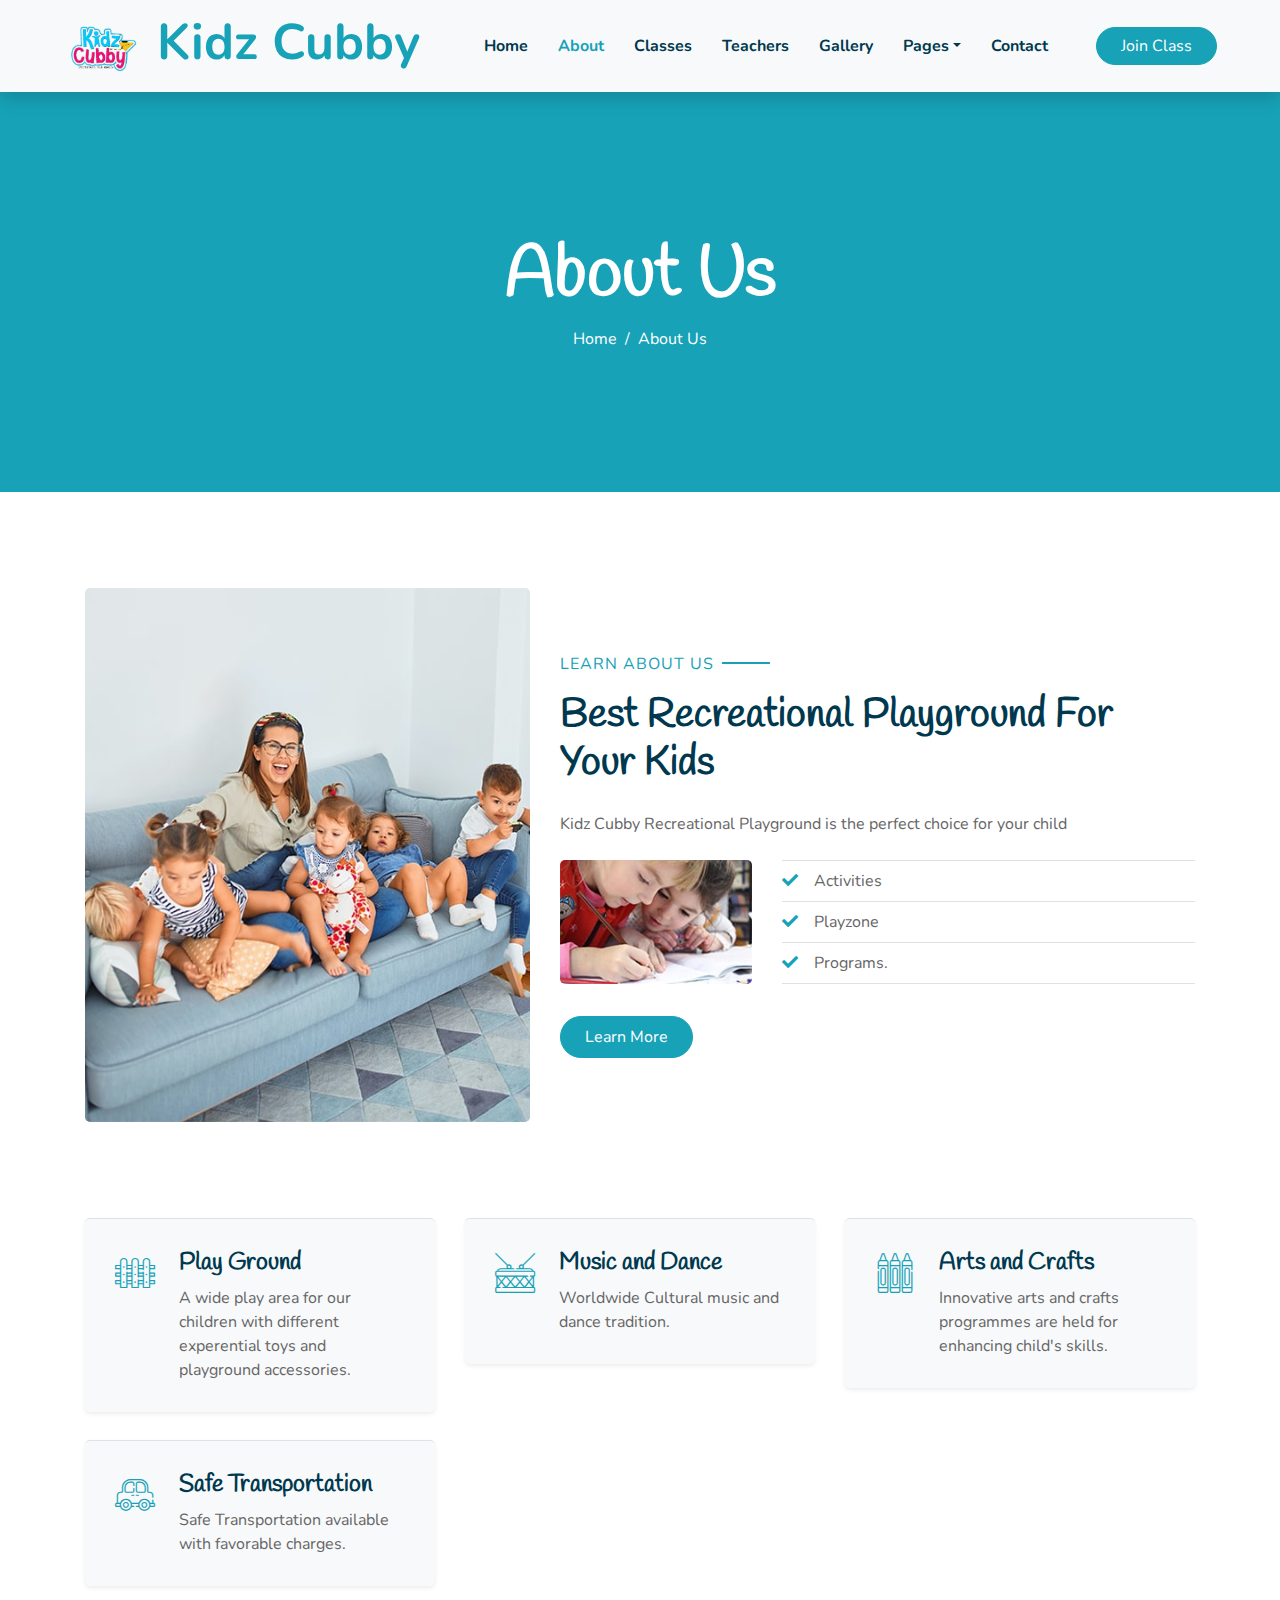
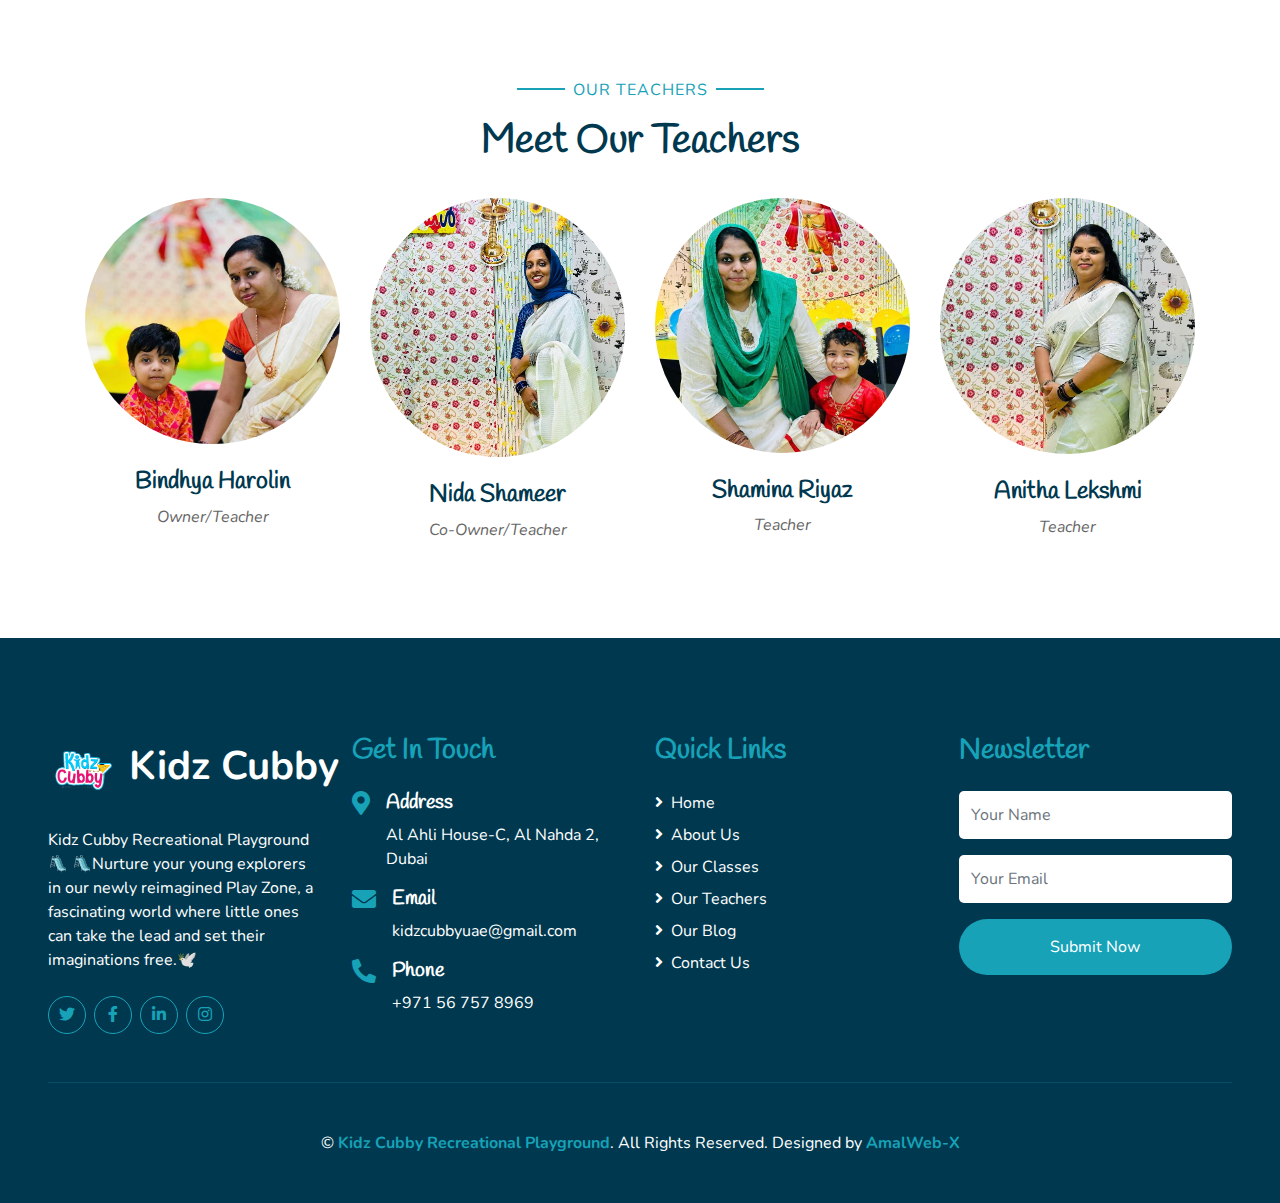
==== about.html @ 5361f39f "final file" ====
<!DOCTYPE html>
<html lang="en">

<head>
    <meta charset="utf-8">
    <title>Kidz Cubby Recreational Playground</title>
    <meta content="width=device-width, initial-scale=1.0" name="viewport">
    <meta content="Free HTML Templates" name="keywords">
    <meta content="Free HTML Templates" name="description">

    <!-- Favicon -->
    <link href="img/favicon.ico" rel="icon">

    <!-- Google Web Fonts -->
    <link rel="preconnect" href="https://fonts.gstatic.com">
    <link href="https://fonts.googleapis.com/css2?family=Handlee&family=Nunito&display=swap" rel="stylesheet">

    <!-- Font Awesome -->
    <link href="https://cdnjs.cloudflare.com/ajax/libs/font-awesome/5.10.0/css/all.min.css" rel="stylesheet">

    <!-- Flaticon Font -->
    <link href="lib/flaticon/font/flaticon.css" rel="stylesheet">

    <!-- Libraries Stylesheet -->
    <link href="lib/owlcarousel/assets/owl.carousel.min.css" rel="stylesheet">
    <link href="lib/lightbox/css/lightbox.min.css" rel="stylesheet">

    <!-- Customized Bootstrap Stylesheet -->
    <link href="css/style.css" rel="stylesheet">
</head>

<body>
    <!-- Navbar Start -->
    <div class="container-fluid bg-light position-relative shadow">
        <nav class="navbar navbar-expand-lg bg-light navbar-light py-3 py-lg-0 px-0 px-lg-5">
            <a href="" class="navbar-brand font-weight-bold text-secondary" style="font-size: 50px;">
                <img src="img/kidz cubby main logo.jpg" height="80px" width="80px" alt="">
                <span class="text-primary">Kidz Cubby</span>
            </a>
            <button type="button" class="navbar-toggler" data-toggle="collapse" data-target="#navbarCollapse">
                <span class="navbar-toggler-icon"></span>
            </button>
            <div class="collapse navbar-collapse justify-content-between" id="navbarCollapse">
                <div class="navbar-nav font-weight-bold mx-auto py-0">
                    <a href="index.html" class="nav-item nav-link">Home</a>
                    <a href="about.html" class="nav-item nav-link active">About</a>
                    <a href="class.html" class="nav-item nav-link">Classes</a>
                    <a href="team.html" class="nav-item nav-link">Teachers</a>
                    <a href="gallery.html" class="nav-item nav-link">Gallery</a>
                    <div class="nav-item dropdown">
                        <a href="#" class="nav-link dropdown-toggle" data-toggle="dropdown">Pages</a>
                        <div class="dropdown-menu rounded-0 m-0">
                            <a href="blog.html" class="dropdown-item">Blog Grid</a>
                            <a href="single.html" class="dropdown-item">Blog Detail</a>
                        </div>
                    </div>
                    <a href="contact.html" class="nav-item nav-link">Contact</a>
                </div>
                <a href="" class="btn btn-primary px-4">Join Class</a>
            </div>
        </nav>
    </div>
    <!-- Navbar End -->


    <!-- Header Start -->
    <div class="container-fluid bg-primary mb-5">
        <div class="d-flex flex-column align-items-center justify-content-center" style="min-height: 400px">
            <h3 class="display-3 font-weight-bold text-white">About Us</h3>
            <div class="d-inline-flex text-white">
                <p class="m-0"><a class="text-white" href="">Home</a></p>
                <p class="m-0 px-2">/</p>
                <p class="m-0">About Us</p>
            </div>
        </div>
    </div>
    <!-- Header End -->


    <!-- About Start -->
    <div class="container-fluid py-5">
        <div class="container">
            <div class="row align-items-center">
                <div class="col-lg-5">
                    <img class="img-fluid rounded mb-5 mb-lg-0" src="img/about-1.jpg" alt="">
                </div>
                <div class="col-lg-7">
                    <p class="section-title pr-5"><span class="pr-2">Learn About Us</span></p>
                    <h1 class="mb-4">Best Recreational Playground For Your Kids</h1>
                    <p>Kidz Cubby Recreational Playground is the perfect choice for your child </p>
                    <div class="row pt-2 pb-4">
                        <div class="col-6 col-md-4">
                            <img class="img-fluid rounded" src="img/about-2.jpg" alt="">
                        </div>
                        <div class="col-6 col-md-8">
                            <ul class="list-inline m-0">
                                <li class="py-2 border-top border-bottom"><i class="fa fa-check text-primary mr-3"></i>Activities</li>
                                <li class="py-2 border-bottom"><i class="fa fa-check text-primary mr-3"></i>Playzone</li>
                                <li class="py-2 border-bottom"><i class="fa fa-check text-primary mr-3"></i>Programs.</li>
                            </ul>
                        </div>
                    </div>
                    <a href="" class="btn btn-primary mt-2 py-2 px-4">Learn More</a>
                </div>
            </div>
        </div>
    </div>
    <!-- About End -->


    <!-- Facilities Start -->
    <div class="container-fluid pt-5">
        <div class="container pb-3">
            <div class="row">
                <div class="col-lg-4 col-md-6 pb-1">
                    <div class="d-flex bg-light shadow-sm border-top rounded mb-4" style="padding: 30px;">
                        <i class="flaticon-050-fence h1 font-weight-normal text-primary mb-3"></i>
                        <div class="pl-4">
                            <h4>Play Ground</h4>
                            <p class="m-0">A wide play area for our children with different experential toys and playground accessories.</p>
                        </div>
                    </div>
                </div>
                <div class="col-lg-4 col-md-6 pb-1">
                    <div class="d-flex bg-light shadow-sm border-top rounded mb-4" style="padding: 30px;">
                        <i class="flaticon-022-drum h1 font-weight-normal text-primary mb-3"></i>
                        <div class="pl-4">
                            <h4>Music and Dance</h4>
                            <p class="m-0">Worldwide Cultural music and dance tradition.</p>
                        </div>
                    </div>
                </div>
                <div class="col-lg-4 col-md-6 pb-1">
                    <div class="d-flex bg-light shadow-sm border-top rounded mb-4" style="padding: 30px;">
                        <i class="flaticon-030-crayons h1 font-weight-normal text-primary mb-3"></i>
                        <div class="pl-4">
                            <h4>Arts and Crafts</h4>
                            <p class="m-0">Innovative arts and crafts programmes are held for enhancing child's skills.</p>
                        </div>
                    </div>
                </div>
                <div class="col-lg-4 col-md-6 pb-1">
                    <div class="d-flex bg-light shadow-sm border-top rounded mb-4" style="padding: 30px;">
                        <i class="flaticon-017-toy-car h1 font-weight-normal text-primary mb-3"></i>
                        <div class="pl-4">
                            <h4>Safe Transportation</h4>
                            <p class="m-0">Safe Transportation available with favorable charges.</p>
                        </div>
                    </div>
                </div>
                    </div>
                </div>
            </div>
        </div>
    </div>
    <!-- Facilities Start -->


    <!-- Team Start -->
    <div class="container-fluid pt-5">
        <div class="container">
            <div class="text-center pb-2">
                <p class="section-title px-5"><span class="px-2">Our Teachers</span></p>
                <h1 class="mb-4">Meet Our Teachers</h1>
            </div>
            <div class="row">
                <div class="col-md-6 col-lg-3 text-center team mb-5">
                    <div class="position-relative overflow-hidden mb-4" style="border-radius: 100%;">
                        <img class="img-fluid w-100" src="img/team-1.jpg" alt="" >
                        <div
                            class="team-social d-flex align-items-center justify-content-center w-100 h-100 position-absolute">
                            <a class="btn btn-outline-light text-center mr-2 px-0" style="width: 38px; height: 38px;"
                                href="https://www.instagram.com/bindhyaharolin/?utm_source=ig_web_button_share_sheet"><i class="fab fa-instagram"></i></a>
                            <a class="btn btn-outline-light text-center mr-2 px-0" style="width: 38px; height: 38px;"
                                href="#"><i class="fab fa-facebook-f"></i></a>
                            <a class="btn btn-outline-light text-center px-0" style="width: 38px; height: 38px;"
                                href="#"><i class="fab fa-linkedin-in"></i></a>
                        </div>
                    </div>
                    <h4>Bindhya Harolin</h4>
                    <i>Owner/Teacher</i>
                </div>
                <div class="col-md-6 col-lg-3 text-center team mb-5">
                    <div class="position-relative overflow-hidden mb-4" style="border-radius: 100%;">
                        <img class="img-fluid w-100" src="img/team-2.jpg" alt="" >
                        <div
                            class="team-social d-flex align-items-center justify-content-center w-100 h-100 position-absolute">
                            <a class="btn btn-outline-light text-center mr-2 px-0" style="width: 38px; height: 38px;"
                                href="https://www.instagram.com/nidashameer?utm_source=ig_web_button_share_sheet&igsh=ZDNlZDc0MzIxNw=="><i class="fab fa-instagram"></i></a>
                            <a class="btn btn-outline-light text-center mr-2 px-0" style="width: 38px; height: 38px;"
                                href="#"><i class="fab fa-facebook-f"></i></a>
                            <a class="btn btn-outline-light text-center px-0" style="width: 38px; height: 38px;"
                                href="#"><i class="fab fa-linkedin-in"></i></a>
                        </div>
                    </div>
                    <h4>Nida Shameer</h4>
                    <i>Co-Owner/Teacher</i>
                </div>
                <div class="col-md-6 col-lg-3 text-center team mb-5">
                    <div class="position-relative overflow-hidden mb-4" style="border-radius: 100%;">
                        <img class="img-fluid w-100" src="img/team-3.jpg" alt="" >
                        <div
                            class="team-social d-flex align-items-center justify-content-center w-100 h-100 position-absolute">
                            <a class="btn btn-outline-light text-center mr-2 px-0" style="width: 38px; height: 38px;"
                                href="https://www.instagram.com/sh_m_na.__aj?utm_source=ig_web_button_share_sheet&igsh=ZDNlZDc0MzIxNw=="><i class="fab fa-instagram"></i></a>
                            <a class="btn btn-outline-light text-center mr-2 px-0" style="width: 38px; height: 38px;"
                                href="#"><i class="fab fa-facebook-f"></i></a>
                            <a class="btn btn-outline-light text-center px-0" style="width: 38px; height: 38px;"
                                href="#"><i class="fab fa-linkedin-in"></i></a>
                        </div>
                    </div>
                    <h4>Shamina Riyaz</h4>
                    <i>Teacher</i>
                </div>
                <div class="col-md-6 col-lg-3 text-center team mb-5">
                    <div class="position-relative overflow-hidden mb-4" style="border-radius: 100%;">
                        <img class="img-fluid w-100" src="img/team-4.jpg" alt="" >
                        <div
                            class="team-social d-flex align-items-center justify-content-center w-100 h-100 position-absolute">
                            <a class="btn btn-outline-light text-center mr-2 px-0" style="width: 38px; height: 38px;"
                                href="#"><i class="fab fa-twitter"></i></a>
                            <a class="btn btn-outline-light text-center mr-2 px-0" style="width: 38px; height: 38px;"
                                href="#"><i class="fab fa-facebook-f"></i></a>
                            <a class="btn btn-outline-light text-center px-0" style="width: 38px; height: 38px;"
                                href="#"><i class="fab fa-linkedin-in"></i></a>
                        </div>
                    </div>
                    <h4>Anitha Lekshmi</h4>
                    <i>Teacher</i>
                </div>
            </div>
        </div>
    </div>
    <!-- Team End -->


  <!-- Footer Start -->
  <div class="container-fluid bg-secondary text-white mt-5 py-5 px-sm-3 px-md-5">
    <div class="row pt-5">
        <div class="col-lg-3 col-md-6 mb-5">
            <a href="" class="navbar-brand font-weight-bold text-primary m-0 mb-4 p-0" style="font-size: 40px; line-height: 40px;">
                <img src="img/kidz cubby logo.jpg" height="70px" width="70px" alt="">
                <span class="text-white">Kidz Cubby</span>
            </a>
            <p>Kidz Cubby Recreational Playground 🛝

                🛝Nurture your young explorers in our newly reimagined Play Zone, a fascinating world where little ones can take the lead and set their imaginations free.🕊️</p>
            <div class="d-flex justify-content-start mt-4">
                <a class="btn btn-outline-primary rounded-circle text-center mr-2 px-0"
                    style="width: 38px; height: 38px;" href="https://x.com/kidzcubbyuae"><i class="fab fa-twitter"></i></a>
                <a class="btn btn-outline-primary rounded-circle text-center mr-2 px-0"
                    style="width: 38px; height: 38px;" href="https://www.facebook.com/profile.php?id=61560079342679"><i class="fab fa-facebook-f"></i></a>
                <a class="btn btn-outline-primary rounded-circle text-center mr-2 px-0"
                    style="width: 38px; height: 38px;" href="www.linkedin.com/in/kidz-cubby-28820a32b"><i class="fab fa-linkedin-in"></i></a>
                <a class="btn btn-outline-primary rounded-circle text-center mr-2 px-0"
                    style="width: 38px; height: 38px;" href="https://www.instagram.com/kidzcubby.uae?igsh=MnltNDVzdDNqc2Y5"><i class="fab fa-instagram"></i></a>
            </div>
        </div>
        <div class="col-lg-3 col-md-6 mb-5">
            <h3 class="text-primary mb-4">Get In Touch</h3>
            <div class="d-flex">
                <h4 class="fa fa-map-marker-alt text-primary"></h4>
                <div class="pl-3">
                    <h5 class="text-white">Address</h5>
                    <p>Al Ahli House-C, Al Nahda 2, Dubai</p>
                </div>
            </div>
            <div class="d-flex">
                <h4 class="fa fa-envelope text-primary"></h4>
                <div class="pl-3">
                    <h5 class="text-white">Email</h5>
                    <p>kidzcubbyuae@gmail.com</p>
                </div>
            </div>
            <div class="d-flex">
                <h4 class="fa fa-phone-alt text-primary"></h4>
                <div class="pl-3">
                    <h5 class="text-white">Phone</h5>
                    <p>+971 56 757 8969</p>
                </div>
            </div>
        </div>
        <div class="col-lg-3 col-md-6 mb-5">
            <h3 class="text-primary mb-4">Quick Links</h3>
            <div class="d-flex flex-column justify-content-start">
                <a class="text-white mb-2" href="#"><i class="fa fa-angle-right mr-2"></i>Home</a>
                <a class="text-white mb-2" href="#"><i class="fa fa-angle-right mr-2"></i>About Us</a>
                <a class="text-white mb-2" href="#"><i class="fa fa-angle-right mr-2"></i>Our Classes</a>
                <a class="text-white mb-2" href="#"><i class="fa fa-angle-right mr-2"></i>Our Teachers</a>
                <a class="text-white mb-2" href="#"><i class="fa fa-angle-right mr-2"></i>Our Blog</a>
                <a class="text-white" href="#"><i class="fa fa-angle-right mr-2"></i>Contact Us</a>
            </div>
        </div>
        <div class="col-lg-3 col-md-6 mb-5">
            <h3 class="text-primary mb-4">Newsletter</h3>
            <form action="https://www.instagram.com/kidzcubby.uae?igsh=MnltNDVzdDNqc2Y5">
                <div class="form-group">
                    <input type="text" class="form-control border-0 py-4" placeholder="Your Name" required="required" />
                </div>
                <div class="form-group">
                    <input type="email" class="form-control border-0 py-4" placeholder="Your Email"
                        required="required" />
                </div>
                <div>
                    <button class="btn btn-primary btn-block border-0 py-3" type="submit">Submit Now</button>
                </div>
            </form>
        </div>
    </div>
    <div class="container-fluid pt-5" style="border-top: 1px solid rgba(23, 162, 184, .2);;">
        <p class="m-0 text-center text-white">
            &copy; <a class="text-primary font-weight-bold" href="#">Kidz Cubby Recreational Playground</a>. All Rights Reserved. 
            
            <!--/*** This template is free as long as you keep the footer author’s credit link/attribution link/backlink. If you'd like to use the template without the footer author’s credit link/attribution link/backlink, you can purchase the Credit Removal License from "https://htmlcodex.com/credit-removal". Thank you for your support. ***/-->
            Designed by <a class="text-primary font-weight-bold" href="https://www.instagram.com/_.artistx_amal._?utm_source=ig_web_button_share_sheet&igsh=ZDNlZDc0MzIxNw==">AmalWeb-X</a>
        </p>
    </div>
</div>
<!-- Footer End -->



    <!-- Back to Top -->
    <a href="#" class="btn btn-primary p-3 back-to-top"><i class="fa fa-angle-double-up"></i></a>


    <!-- JavaScript Libraries -->
    <script src="https://code.jquery.com/jquery-3.4.1.min.js"></script>
    <script src="https://stackpath.bootstrapcdn.com/bootstrap/4.4.1/js/bootstrap.bundle.min.js"></script>
    <script src="lib/easing/easing.min.js"></script>
    <script src="lib/owlcarousel/owl.carousel.min.js"></script>
    <script src="lib/isotope/isotope.pkgd.min.js"></script>
    <script src="lib/lightbox/js/lightbox.min.js"></script>

    <!-- Contact Javascript File -->
    <script src="mail/jqBootstrapValidation.min.js"></script>
    <script src="mail/contact.js"></script>

    <!-- Template Javascript -->
    <script src="js/main.js"></script>
</body>

</html>
---- lib/flaticon/font/flaticon.css ----
@font-face {
  font-family: "Flaticon";
  src: url("./Flaticon.eot");
  src: url("./Flaticon.eot?#iefix") format("embedded-opentype"),
       url("./Flaticon.woff2") format("woff2"),
       url("./Flaticon.woff") format("woff"),
       url("./Flaticon.ttf") format("truetype"),
       url("./Flaticon.svg#Flaticon") format("svg");
  font-weight: normal;
  font-style: normal;
}

@media screen and (-webkit-min-device-pixel-ratio:0) {
  @font-face {
    font-family: "Flaticon";
    src: url("./Flaticon.svg#Flaticon") format("svg");
  }
}

[class^="flaticon-"]:before, [class*=" flaticon-"]:before,
[class^="flaticon-"]:after, [class*=" flaticon-"]:after {   
  font-family: Flaticon;
        font-size: 20px;
font-style: normal;
margin-left: 20px;
}

.flaticon-001-swing:before { content: "\f100"; }
.flaticon-002-bricks:before { content: "\f101"; }
.flaticon-003-feeding-bottle:before { content: "\f102"; }
.flaticon-004-balloons:before { content: "\f103"; }
.flaticon-005-marker:before { content: "\f104"; }
.flaticon-006-spinning-top:before { content: "\f105"; }
.flaticon-007-sandbox:before { content: "\f106"; }
.flaticon-008-tambourine:before { content: "\f107"; }
.flaticon-009-bib:before { content: "\f108"; }
.flaticon-010-slide:before { content: "\f109"; }
.flaticon-011-mat:before { content: "\f10a"; }
.flaticon-012-kite:before { content: "\f10b"; }
.flaticon-013-brush:before { content: "\f10c"; }
.flaticon-014-blackboard:before { content: "\f10d"; }
.flaticon-015-potty:before { content: "\f10e"; }
.flaticon-016-apple:before { content: "\f10f"; }
.flaticon-017-toy-car:before { content: "\f110"; }
.flaticon-018-ball:before { content: "\f111"; }
.flaticon-019-pencil:before { content: "\f112"; }
.flaticon-020-rattle:before { content: "\f113"; }
.flaticon-021-juice-box:before { content: "\f114"; }
.flaticon-022-drum:before { content: "\f115"; }
.flaticon-023-girl:before { content: "\f116"; }
.flaticon-024-shape-toy:before { content: "\f117"; }
.flaticon-025-sandwich:before { content: "\f118"; }
.flaticon-026-paper-boat:before { content: "\f119"; }
.flaticon-027-xylophone:before { content: "\f11a"; }
.flaticon-028-kindergarten:before { content: "\f11b"; }
.flaticon-029-clock:before { content: "\f11c"; }
.flaticon-030-crayons:before { content: "\f11d"; }
.flaticon-031-bell:before { content: "\f11e"; }
.flaticon-032-book:before { content: "\f11f"; }
.flaticon-033-blocks:before { content: "\f120"; }
.flaticon-034-popsicle:before { content: "\f121"; }
.flaticon-035-table:before { content: "\f122"; }
.flaticon-036-boy:before { content: "\f123"; }
.flaticon-037-toys:before { content: "\f124"; }
.flaticon-038-locker:before { content: "\f125"; }
.flaticon-039-seesaw:before { content: "\f126"; }
.flaticon-040-puzzle:before { content: "\f127"; }
.flaticon-041-abacus:before { content: "\f128"; }
.flaticon-042-synthesizer:before { content: "\f129"; }
.flaticon-043-teddy-bear:before { content: "\f12a"; }
.flaticon-044-scissors:before { content: "\f12b"; }
.flaticon-045-cookies:before { content: "\f12c"; }
.flaticon-046-bucket:before { content: "\f12d"; }
.flaticon-047-backpack:before { content: "\f12e"; }
.flaticon-048-paper-plane:before { content: "\f12f"; }
.flaticon-049-cutlery:before { content: "\f130"; }
.flaticon-050-fence:before { content: "\f131"; }
---- css/style.css ----
/******* Bootstrap Theming ********/
/*!
 * Bootstrap v4.5.3 (https://getbootstrap.com/)
 * Copyright 2011-2020 The Bootstrap Authors
 * Copyright 2011-2020 Twitter, Inc.
 * Licensed under MIT (https://github.com/twbs/bootstrap/blob/main/LICENSE)
 */
:root {
  --blue: #007bff;
  --indigo: #6610f2;
  --purple: #6f42c1;
  --pink: #e83e8c;
  --red: #dc3545;
  --orange: #fd7e14;
  --yellow: #ffc107;
  --green: #28a745;
  --teal: #20c997;
  --cyan: #17a2b8;
  --white: #fff;
  --gray: #6c757d;
  --gray-dark: #343a40;
  --primary: #17a2b8;
  --secondary: #00394f;
  --success: #28a745;
  --info: #17a2b8;
  --warning: #ffc107;
  --danger: #dc3545;
  --light: #f8f9fa;
  --dark: #343a40;
  --breakpoint-xs: 0;
  --breakpoint-sm: 576px;
  --breakpoint-md: 768px;
  --breakpoint-lg: 992px;
  --breakpoint-xl: 1200px;
  --font-family-sans-serif: "Nunito", sans-serif;
  --font-family-monospace: SFMono-Regular, Menlo, Monaco, Consolas, "Liberation Mono", "Courier New", monospace;
}

*,
*::before,
*::after {
  box-sizing: border-box;
}

html {
  font-family: sans-serif;
  line-height: 1.15;
  -webkit-text-size-adjust: 100%;
  -webkit-tap-highlight-color: rgba(0, 0, 0, 0);
}

article, aside, figcaption, figure, footer, header, hgroup, main, nav, section {
  display: block;
}

body {
  margin: 0;
  font-family: "Nunito", sans-serif;
  font-size: 1rem;
  font-weight: 400;
  line-height: 1.5;
  color: #666666;
  text-align: left;
  background-color: #fff;
}

[tabindex="-1"]:focus:not(:focus-visible) {
  outline: 0 !important;
}

hr {
  box-sizing: content-box;
  height: 0;
  overflow: visible;
}

h1, h2, h3, h4, h5, h6 {
  margin-top: 0;
  margin-bottom: 0.5rem;
}

p {
  margin-top: 0;
  margin-bottom: 1rem;
}

abbr[title],
abbr[data-original-title] {
  text-decoration: underline;
  text-decoration: underline dotted;
  cursor: help;
  border-bottom: 0;
  text-decoration-skip-ink: none;
}

address {
  margin-bottom: 1rem;
  font-style: normal;
  line-height: inherit;
}

ol,
ul,
dl {
  margin-top: 0;
  margin-bottom: 1rem;
}

ol ol,
ul ul,
ol ul,
ul ol {
  margin-bottom: 0;
}

dt {
  font-weight: 700;
}

dd {
  margin-bottom: .5rem;
  margin-left: 0;
}

blockquote {
  margin: 0 0 1rem;
}

b,
strong {
  font-weight: bolder;
}

small {
  font-size: 80%;
}

sub,
sup {
  position: relative;
  font-size: 75%;
  line-height: 0;
  vertical-align: baseline;
}

sub {
  bottom: -.25em;
}

sup {
  top: -.5em;
}

a {
  color: #17a2b8;
  text-decoration: none;
  background-color: transparent;
}

a:hover {
  color: #0f6674;
  text-decoration: underline;
}

a:not([href]):not([class]) {
  color: inherit;
  text-decoration: none;
}

a:not([href]):not([class]):hover {
  color: inherit;
  text-decoration: none;
}

pre,
code,
kbd,
samp {
  font-family: SFMono-Regular, Menlo, Monaco, Consolas, "Liberation Mono", "Courier New", monospace;
  font-size: 1em;
}

pre {
  margin-top: 0;
  margin-bottom: 1rem;
  overflow: auto;
  -ms-overflow-style: scrollbar;
}

figure {
  margin: 0 0 1rem;
}

img {
  vertical-align: middle;
  border-style: none;
}

svg {
  overflow: hidden;
  vertical-align: middle;
}

table {
  border-collapse: collapse;
}

caption {
  padding-top: 0.75rem;
  padding-bottom: 0.75rem;
  color: #6c757d;
  text-align: left;
  caption-side: bottom;
}

th {
  text-align: inherit;
  text-align: -webkit-match-parent;
}

label {
  display: inline-block;
  margin-bottom: 0.5rem;
}

button {
  border-radius: 0;
}

button:focus {
  outline: 1px dotted;
  outline: 5px auto -webkit-focus-ring-color;
}

input,
button,
select,
optgroup,
textarea {
  margin: 0;
  font-family: inherit;
  font-size: inherit;
  line-height: inherit;
}

button,
input {
  overflow: visible;
}

button,
select {
  text-transform: none;
}

[role="button"] {
  cursor: pointer;
}

select {
  word-wrap: normal;
}

button,
[type="button"],
[type="reset"],
[type="submit"] {
  -webkit-appearance: button;
}

button:not(:disabled),
[type="button"]:not(:disabled),
[type="reset"]:not(:disabled),
[type="submit"]:not(:disabled) {
  cursor: pointer;
}

button::-moz-focus-inner,
[type="button"]::-moz-focus-inner,
[type="reset"]::-moz-focus-inner,
[type="submit"]::-moz-focus-inner {
  padding: 0;
  border-style: none;
}

input[type="radio"],
input[type="checkbox"] {
  box-sizing: border-box;
  padding: 0;
}

textarea {
  overflow: auto;
  resize: vertical;
}

fieldset {
  min-width: 0;
  padding: 0;
  margin: 0;
  border: 0;
}

legend {
  display: block;
  width: 100%;
  max-width: 100%;
  padding: 0;
  margin-bottom: .5rem;
  font-size: 1.5rem;
  line-height: inherit;
  color: inherit;
  white-space: normal;
}

@media (max-width: 1200px) {
  legend {
    font-size: calc(1.275rem + 0.3vw) ;
  }
}

progress {
  vertical-align: baseline;
}

[type="number"]::-webkit-inner-spin-button,
[type="number"]::-webkit-outer-spin-button {
  height: auto;
}

[type="search"] {
  outline-offset: -2px;
  -webkit-appearance: none;
}

[type="search"]::-webkit-search-decoration {
  -webkit-appearance: none;
}

::-webkit-file-upload-button {
  font: inherit;
  -webkit-appearance: button;
}

output {
  display: inline-block;
}

summary {
  display: list-item;
  cursor: pointer;
}

template {
  display: none;
}

[hidden] {
  display: none !important;
}

h1, h2, h3, h4, h5, h6,
.h1, .h2, .h3, .h4, .h5, .h6 {
  margin-bottom: 0.5rem;
  font-family: "Handlee", cursive;
  font-weight: bold;
  line-height: 1.2;
  color: #00394f;
}

h1, .h1 {
  font-size: 2.5rem;
}

@media (max-width: 1200px) {
  h1, .h1 {
    font-size: calc(1.375rem + 1.5vw) ;
  }
}

h2, .h2 {
  font-size: 2rem;
}

@media (max-width: 1200px) {
  h2, .h2 {
    font-size: calc(1.325rem + 0.9vw) ;
  }
}

h3, .h3 {
  font-size: 1.75rem;
}

@media (max-width: 1200px) {
  h3, .h3 {
    font-size: calc(1.3rem + 0.6vw) ;
  }
}

h4, .h4 {
  font-size: 1.5rem;
}

@media (max-width: 1200px) {
  h4, .h4 {
    font-size: calc(1.275rem + 0.3vw) ;
  }
}

h5, .h5 {
  font-size: 1.25rem;
}

h6, .h6 {
  font-size: 1rem;
}

.lead {
  font-size: 1.25rem;
  font-weight: 300;
}

.display-1 {
  font-size: 6rem;
  font-weight: 300;
  line-height: 1.2;
}

@media (max-width: 1200px) {
  .display-1 {
    font-size: calc(1.725rem + 5.7vw) ;
  }
}

.display-2 {
  font-size: 5.5rem;
  font-weight: 300;
  line-height: 1.2;
}

@media (max-width: 1200px) {
  .display-2 {
    font-size: calc(1.675rem + 5.1vw) ;
  }
}

.display-3 {
  font-size: 4.5rem;
  font-weight: 300;
  line-height: 1.2;
}

@media (max-width: 1200px) {
  .display-3 {
    font-size: calc(1.575rem + 3.9vw) ;
  }
}

.display-4 {
  font-size: 3.5rem;
  font-weight: 300;
  line-height: 1.2;
}

@media (max-width: 1200px) {
  .display-4 {
    font-size: calc(1.475rem + 2.7vw) ;
  }
}

hr {
  margin-top: 1rem;
  margin-bottom: 1rem;
  border: 0;
  border-top: 1px solid rgba(0, 0, 0, 0.1);
}

small,
.small {
  font-size: 80%;
  font-weight: 400;
}

mark,
.mark {
  padding: 0.2em;
  background-color: #fcf8e3;
}

.list-unstyled {
  padding-left: 0;
  list-style: none;
}

.list-inline {
  padding-left: 0;
  list-style: none;
}

.list-inline-item {
  display: inline-block;
}

.list-inline-item:not(:last-child) {
  margin-right: 0.5rem;
}

.initialism {
  font-size: 90%;
  text-transform: uppercase;
}

.blockquote {
  margin-bottom: 1rem;
  font-size: 1.25rem;
}

.blockquote-footer {
  display: block;
  font-size: 80%;
  color: #6c757d;
}

.blockquote-footer::before {
  content: "\2014\00A0";
}

.img-fluid {
  max-width: 100%;
  height: auto;
}

.img-thumbnail {
  padding: 0.25rem;
  background-color: #fff;
  border: 1px solid #dee2e6;
  border-radius: 5px;
  max-width: 100%;
  height: auto;
}

.figure {
  display: inline-block;
}

.figure-img {
  margin-bottom: 0.5rem;
  line-height: 1;
}

.figure-caption {
  font-size: 90%;
  color: #6c757d;
}

code {
  font-size: 87.5%;
  color: #e83e8c;
  word-wrap: break-word;
}

a > code {
  color: inherit;
}

kbd {
  padding: 0.2rem 0.4rem;
  font-size: 87.5%;
  color: #fff;
  background-color: #212529;
  border-radius: 0.2rem;
}

kbd kbd {
  padding: 0;
  font-size: 100%;
  font-weight: 700;
}

pre {
  display: block;
  font-size: 87.5%;
  color: #212529;
}

pre code {
  font-size: inherit;
  color: inherit;
  word-break: normal;
}

.pre-scrollable {
  max-height: 340px;
  overflow-y: scroll;
}

.container,
.container-fluid,
.container-sm,
.container-md,
.container-lg,
.container-xl {
  width: 100%;
  padding-right: 15px;
  padding-left: 15px;
  margin-right: auto;
  margin-left: auto;
}

@media (min-width: 576px) {
  .container, .container-sm {
    max-width: 540px;
  }
}

@media (min-width: 768px) {
  .container, .container-sm, .container-md {
    max-width: 720px;
  }
}

@media (min-width: 992px) {
  .container, .container-sm, .container-md, .container-lg {
    max-width: 960px;
  }
}

@media (min-width: 1200px) {
  .container, .container-sm, .container-md, .container-lg, .container-xl {
    max-width: 1140px;
  }
}

.row {
  display: flex;
  flex-wrap: wrap;
  margin-right: -15px;
  margin-left: -15px;
}

.no-gutters {
  margin-right: 0;
  margin-left: 0;
}

.no-gutters > .col,
.no-gutters > [class*="col-"] {
  padding-right: 0;
  padding-left: 0;
}

.col-1, .col-2, .col-3, .col-4, .col-5, .col-6, .col-7, .col-8, .col-9, .col-10, .col-11, .col-12, .col,
.col-auto, .col-sm-1, .col-sm-2, .col-sm-3, .col-sm-4, .col-sm-5, .col-sm-6, .col-sm-7, .col-sm-8, .col-sm-9, .col-sm-10, .col-sm-11, .col-sm-12, .col-sm,
.col-sm-auto, .col-md-1, .col-md-2, .col-md-3, .col-md-4, .col-md-5, .col-md-6, .col-md-7, .col-md-8, .col-md-9, .col-md-10, .col-md-11, .col-md-12, .col-md,
.col-md-auto, .col-lg-1, .col-lg-2, .col-lg-3, .col-lg-4, .col-lg-5, .col-lg-6, .col-lg-7, .col-lg-8, .col-lg-9, .col-lg-10, .col-lg-11, .col-lg-12, .col-lg,
.col-lg-auto, .col-xl-1, .col-xl-2, .col-xl-3, .col-xl-4, .col-xl-5, .col-xl-6, .col-xl-7, .col-xl-8, .col-xl-9, .col-xl-10, .col-xl-11, .col-xl-12, .col-xl,
.col-xl-auto {
  position: relative;
  width: 100%;
  padding-right: 15px;
  padding-left: 15px;
}

.col {
  flex-basis: 0;
  flex-grow: 1;
  max-width: 100%;
}

.row-cols-1 > * {
  flex: 0 0 100%;
  max-width: 100%;
}

.row-cols-2 > * {
  flex: 0 0 50%;
  max-width: 50%;
}

.row-cols-3 > * {
  flex: 0 0 33.33333%;
  max-width: 33.33333%;
}

.row-cols-4 > * {
  flex: 0 0 25%;
  max-width: 25%;
}

.row-cols-5 > * {
  flex: 0 0 20%;
  max-width: 20%;
}

.row-cols-6 > * {
  flex: 0 0 16.66667%;
  max-width: 16.66667%;
}

.col-auto {
  flex: 0 0 auto;
  width: auto;
  max-width: 100%;
}

.col-1 {
  flex: 0 0 8.33333%;
  max-width: 8.33333%;
}

.col-2 {
  flex: 0 0 16.66667%;
  max-width: 16.66667%;
}

.col-3 {
  flex: 0 0 25%;
  max-width: 25%;
}

.col-4 {
  flex: 0 0 33.33333%;
  max-width: 33.33333%;
}

.col-5 {
  flex: 0 0 41.66667%;
  max-width: 41.66667%;
}

.col-6 {
  flex: 0 0 50%;
  max-width: 50%;
}

.col-7 {
  flex: 0 0 58.33333%;
  max-width: 58.33333%;
}

.col-8 {
  flex: 0 0 66.66667%;
  max-width: 66.66667%;
}

.col-9 {
  flex: 0 0 75%;
  max-width: 75%;
}

.col-10 {
  flex: 0 0 83.33333%;
  max-width: 83.33333%;
}

.col-11 {
  flex: 0 0 91.66667%;
  max-width: 91.66667%;
}

.col-12 {
  flex: 0 0 100%;
  max-width: 100%;
}

.order-first {
  order: -1;
}

.order-last {
  order: 13;
}

.order-0 {
  order: 0;
}

.order-1 {
  order: 1;
}

.order-2 {
  order: 2;
}

.order-3 {
  order: 3;
}

.order-4 {
  order: 4;
}

.order-5 {
  order: 5;
}

.order-6 {
  order: 6;
}

.order-7 {
  order: 7;
}

.order-8 {
  order: 8;
}

.order-9 {
  order: 9;
}

.order-10 {
  order: 10;
}

.order-11 {
  order: 11;
}

.order-12 {
  order: 12;
}

.offset-1 {
  margin-left: 8.33333%;
}

.offset-2 {
  margin-left: 16.66667%;
}

.offset-3 {
  margin-left: 25%;
}

.offset-4 {
  margin-left: 33.33333%;
}

.offset-5 {
  margin-left: 41.66667%;
}

.offset-6 {
  margin-left: 50%;
}

.offset-7 {
  margin-left: 58.33333%;
}

.offset-8 {
  margin-left: 66.66667%;
}

.offset-9 {
  margin-left: 75%;
}

.offset-10 {
  margin-left: 83.33333%;
}

.offset-11 {
  margin-left: 91.66667%;
}

@media (min-width: 576px) {
  .col-sm {
    flex-basis: 0;
    flex-grow: 1;
    max-width: 100%;
  }
  .row-cols-sm-1 > * {
    flex: 0 0 100%;
    max-width: 100%;
  }
  .row-cols-sm-2 > * {
    flex: 0 0 50%;
    max-width: 50%;
  }
  .row-cols-sm-3 > * {
    flex: 0 0 33.33333%;
    max-width: 33.33333%;
  }
  .row-cols-sm-4 > * {
    flex: 0 0 25%;
    max-width: 25%;
  }
  .row-cols-sm-5 > * {
    flex: 0 0 20%;
    max-width: 20%;
  }
  .row-cols-sm-6 > * {
    flex: 0 0 16.66667%;
    max-width: 16.66667%;
  }
  .col-sm-auto {
    flex: 0 0 auto;
    width: auto;
    max-width: 100%;
  }
  .col-sm-1 {
    flex: 0 0 8.33333%;
    max-width: 8.33333%;
  }
  .col-sm-2 {
    flex: 0 0 16.66667%;
    max-width: 16.66667%;
  }
  .col-sm-3 {
    flex: 0 0 25%;
    max-width: 25%;
  }
  .col-sm-4 {
    flex: 0 0 33.33333%;
    max-width: 33.33333%;
  }
  .col-sm-5 {
    flex: 0 0 41.66667%;
    max-width: 41.66667%;
  }
  .col-sm-6 {
    flex: 0 0 50%;
    max-width: 50%;
  }
  .col-sm-7 {
    flex: 0 0 58.33333%;
    max-width: 58.33333%;
  }
  .col-sm-8 {
    flex: 0 0 66.66667%;
    max-width: 66.66667%;
  }
  .col-sm-9 {
    flex: 0 0 75%;
    max-width: 75%;
  }
  .col-sm-10 {
    flex: 0 0 83.33333%;
    max-width: 83.33333%;
  }
  .col-sm-11 {
    flex: 0 0 91.66667%;
    max-width: 91.66667%;
  }
  .col-sm-12 {
    flex: 0 0 100%;
    max-width: 100%;
  }
  .order-sm-first {
    order: -1;
  }
  .order-sm-last {
    order: 13;
  }
  .order-sm-0 {
    order: 0;
  }
  .order-sm-1 {
    order: 1;
  }
  .order-sm-2 {
    order: 2;
  }
  .order-sm-3 {
    order: 3;
  }
  .order-sm-4 {
    order: 4;
  }
  .order-sm-5 {
    order: 5;
  }
  .order-sm-6 {
    order: 6;
  }
  .order-sm-7 {
    order: 7;
  }
  .order-sm-8 {
    order: 8;
  }
  .order-sm-9 {
    order: 9;
  }
  .order-sm-10 {
    order: 10;
  }
  .order-sm-11 {
    order: 11;
  }
  .order-sm-12 {
    order: 12;
  }
  .offset-sm-0 {
    margin-left: 0;
  }
  .offset-sm-1 {
    margin-left: 8.33333%;
  }
  .offset-sm-2 {
    margin-left: 16.66667%;
  }
  .offset-sm-3 {
    margin-left: 25%;
  }
  .offset-sm-4 {
    margin-left: 33.33333%;
  }
  .offset-sm-5 {
    margin-left: 41.66667%;
  }
  .offset-sm-6 {
    margin-left: 50%;
  }
  .offset-sm-7 {
    margin-left: 58.33333%;
  }
  .offset-sm-8 {
    margin-left: 66.66667%;
  }
  .offset-sm-9 {
    margin-left: 75%;
  }
  .offset-sm-10 {
    margin-left: 83.33333%;
  }
  .offset-sm-11 {
    margin-left: 91.66667%;
  }
}

@media (min-width: 768px) {
  .col-md {
    flex-basis: 0;
    flex-grow: 1;
    max-width: 100%;
  }
  .row-cols-md-1 > * {
    flex: 0 0 100%;
    max-width: 100%;
  }
  .row-cols-md-2 > * {
    flex: 0 0 50%;
    max-width: 50%;
  }
  .row-cols-md-3 > * {
    flex: 0 0 33.33333%;
    max-width: 33.33333%;
  }
  .row-cols-md-4 > * {
    flex: 0 0 25%;
    max-width: 25%;
  }
  .row-cols-md-5 > * {
    flex: 0 0 20%;
    max-width: 20%;
  }
  .row-cols-md-6 > * {
    flex: 0 0 16.66667%;
    max-width: 16.66667%;
  }
  .col-md-auto {
    flex: 0 0 auto;
    width: auto;
    max-width: 100%;
  }
  .col-md-1 {
    flex: 0 0 8.33333%;
    max-width: 8.33333%;
  }
  .col-md-2 {
    flex: 0 0 16.66667%;
    max-width: 16.66667%;
  }
  .col-md-3 {
    flex: 0 0 25%;
    max-width: 25%;
  }
  .col-md-4 {
    flex: 0 0 33.33333%;
    max-width: 33.33333%;
  }
  .col-md-5 {
    flex: 0 0 41.66667%;
    max-width: 41.66667%;
  }
  .col-md-6 {
    flex: 0 0 50%;
    max-width: 50%;
  }
  .col-md-7 {
    flex: 0 0 58.33333%;
    max-width: 58.33333%;
  }
  .col-md-8 {
    flex: 0 0 66.66667%;
    max-width: 66.66667%;
  }
  .col-md-9 {
    flex: 0 0 75%;
    max-width: 75%;
  }
  .col-md-10 {
    flex: 0 0 83.33333%;
    max-width: 83.33333%;
  }
  .col-md-11 {
    flex: 0 0 91.66667%;
    max-width: 91.66667%;
  }
  .col-md-12 {
    flex: 0 0 100%;
    max-width: 100%;
  }
  .order-md-first {
    order: -1;
  }
  .order-md-last {
    order: 13;
  }
  .order-md-0 {
    order: 0;
  }
  .order-md-1 {
    order: 1;
  }
  .order-md-2 {
    order: 2;
  }
  .order-md-3 {
    order: 3;
  }
  .order-md-4 {
    order: 4;
  }
  .order-md-5 {
    order: 5;
  }
  .order-md-6 {
    order: 6;
  }
  .order-md-7 {
    order: 7;
  }
  .order-md-8 {
    order: 8;
  }
  .order-md-9 {
    order: 9;
  }
  .order-md-10 {
    order: 10;
  }
  .order-md-11 {
    order: 11;
  }
  .order-md-12 {
    order: 12;
  }
  .offset-md-0 {
    margin-left: 0;
  }
  .offset-md-1 {
    margin-left: 8.33333%;
  }
  .offset-md-2 {
    margin-left: 16.66667%;
  }
  .offset-md-3 {
    margin-left: 25%;
  }
  .offset-md-4 {
    margin-left: 33.33333%;
  }
  .offset-md-5 {
    margin-left: 41.66667%;
  }
  .offset-md-6 {
    margin-left: 50%;
  }
  .offset-md-7 {
    margin-left: 58.33333%;
  }
  .offset-md-8 {
    margin-left: 66.66667%;
  }
  .offset-md-9 {
    margin-left: 75%;
  }
  .offset-md-10 {
    margin-left: 83.33333%;
  }
  .offset-md-11 {
    margin-left: 91.66667%;
  }
}

@media (min-width: 992px) {
  .col-lg {
    flex-basis: 0;
    flex-grow: 1;
    max-width: 100%;
  }
  .row-cols-lg-1 > * {
    flex: 0 0 100%;
    max-width: 100%;
  }
  .row-cols-lg-2 > * {
    flex: 0 0 50%;
    max-width: 50%;
  }
  .row-cols-lg-3 > * {
    flex: 0 0 33.33333%;
    max-width: 33.33333%;
  }
  .row-cols-lg-4 > * {
    flex: 0 0 25%;
    max-width: 25%;
  }
  .row-cols-lg-5 > * {
    flex: 0 0 20%;
    max-width: 20%;
  }
  .row-cols-lg-6 > * {
    flex: 0 0 16.66667%;
    max-width: 16.66667%;
  }
  .col-lg-auto {
    flex: 0 0 auto;
    width: auto;
    max-width: 100%;
  }
  .col-lg-1 {
    flex: 0 0 8.33333%;
    max-width: 8.33333%;
  }
  .col-lg-2 {
    flex: 0 0 16.66667%;
    max-width: 16.66667%;
  }
  .col-lg-3 {
    flex: 0 0 25%;
    max-width: 25%;
  }
  .col-lg-4 {
    flex: 0 0 33.33333%;
    max-width: 33.33333%;
  }
  .col-lg-5 {
    flex: 0 0 41.66667%;
    max-width: 41.66667%;
  }
  .col-lg-6 {
    flex: 0 0 50%;
    max-width: 50%;
  }
  .col-lg-7 {
    flex: 0 0 58.33333%;
    max-width: 58.33333%;
  }
  .col-lg-8 {
    flex: 0 0 66.66667%;
    max-width: 66.66667%;
  }
  .col-lg-9 {
    flex: 0 0 75%;
    max-width: 75%;
  }
  .col-lg-10 {
    flex: 0 0 83.33333%;
    max-width: 83.33333%;
  }
  .col-lg-11 {
    flex: 0 0 91.66667%;
    max-width: 91.66667%;
  }
  .col-lg-12 {
    flex: 0 0 100%;
    max-width: 100%;
  }
  .order-lg-first {
    order: -1;
  }
  .order-lg-last {
    order: 13;
  }
  .order-lg-0 {
    order: 0;
  }
  .order-lg-1 {
    order: 1;
  }
  .order-lg-2 {
    order: 2;
  }
  .order-lg-3 {
    order: 3;
  }
  .order-lg-4 {
    order: 4;
  }
  .order-lg-5 {
    order: 5;
  }
  .order-lg-6 {
    order: 6;
  }
  .order-lg-7 {
    order: 7;
  }
  .order-lg-8 {
    order: 8;
  }
  .order-lg-9 {
    order: 9;
  }
  .order-lg-10 {
    order: 10;
  }
  .order-lg-11 {
    order: 11;
  }
  .order-lg-12 {
    order: 12;
  }
  .offset-lg-0 {
    margin-left: 0;
  }
  .offset-lg-1 {
    margin-left: 8.33333%;
  }
  .offset-lg-2 {
    margin-left: 16.66667%;
  }
  .offset-lg-3 {
    margin-left: 25%;
  }
  .offset-lg-4 {
    margin-left: 33.33333%;
  }
  .offset-lg-5 {
    margin-left: 41.66667%;
  }
  .offset-lg-6 {
    margin-left: 50%;
  }
  .offset-lg-7 {
    margin-left: 58.33333%;
  }
  .offset-lg-8 {
    margin-left: 66.66667%;
  }
  .offset-lg-9 {
    margin-left: 75%;
  }
  .offset-lg-10 {
    margin-left: 83.33333%;
  }
  .offset-lg-11 {
    margin-left: 91.66667%;
  }
}

@media (min-width: 1200px) {
  .col-xl {
    flex-basis: 0;
    flex-grow: 1;
    max-width: 100%;
  }
  .row-cols-xl-1 > * {
    flex: 0 0 100%;
    max-width: 100%;
  }
  .row-cols-xl-2 > * {
    flex: 0 0 50%;
    max-width: 50%;
  }
  .row-cols-xl-3 > * {
    flex: 0 0 33.33333%;
    max-width: 33.33333%;
  }
  .row-cols-xl-4 > * {
    flex: 0 0 25%;
    max-width: 25%;
  }
  .row-cols-xl-5 > * {
    flex: 0 0 20%;
    max-width: 20%;
  }
  .row-cols-xl-6 > * {
    flex: 0 0 16.66667%;
    max-width: 16.66667%;
  }
  .col-xl-auto {
    flex: 0 0 auto;
    width: auto;
    max-width: 100%;
  }
  .col-xl-1 {
    flex: 0 0 8.33333%;
    max-width: 8.33333%;
  }
  .col-xl-2 {
    flex: 0 0 16.66667%;
    max-width: 16.66667%;
  }
  .col-xl-3 {
    flex: 0 0 25%;
    max-width: 25%;
  }
  .col-xl-4 {
    flex: 0 0 33.33333%;
    max-width: 33.33333%;
  }
  .col-xl-5 {
    flex: 0 0 41.66667%;
    max-width: 41.66667%;
  }
  .col-xl-6 {
    flex: 0 0 50%;
    max-width: 50%;
  }
  .col-xl-7 {
    flex: 0 0 58.33333%;
    max-width: 58.33333%;
  }
  .col-xl-8 {
    flex: 0 0 66.66667%;
    max-width: 66.66667%;
  }
  .col-xl-9 {
    flex: 0 0 75%;
    max-width: 75%;
  }
  .col-xl-10 {
    flex: 0 0 83.33333%;
    max-width: 83.33333%;
  }
  .col-xl-11 {
    flex: 0 0 91.66667%;
    max-width: 91.66667%;
  }
  .col-xl-12 {
    flex: 0 0 100%;
    max-width: 100%;
  }
  .order-xl-first {
    order: -1;
  }
  .order-xl-last {
    order: 13;
  }
  .order-xl-0 {
    order: 0;
  }
  .order-xl-1 {
    order: 1;
  }
  .order-xl-2 {
    order: 2;
  }
  .order-xl-3 {
    order: 3;
  }
  .order-xl-4 {
    order: 4;
  }
  .order-xl-5 {
    order: 5;
  }
  .order-xl-6 {
    order: 6;
  }
  .order-xl-7 {
    order: 7;
  }
  .order-xl-8 {
    order: 8;
  }
  .order-xl-9 {
    order: 9;
  }
  .order-xl-10 {
    order: 10;
  }
  .order-xl-11 {
    order: 11;
  }
  .order-xl-12 {
    order: 12;
  }
  .offset-xl-0 {
    margin-left: 0;
  }
  .offset-xl-1 {
    margin-left: 8.33333%;
  }
  .offset-xl-2 {
    margin-left: 16.66667%;
  }
  .offset-xl-3 {
    margin-left: 25%;
  }
  .offset-xl-4 {
    margin-left: 33.33333%;
  }
  .offset-xl-5 {
    margin-left: 41.66667%;
  }
  .offset-xl-6 {
    margin-left: 50%;
  }
  .offset-xl-7 {
    margin-left: 58.33333%;
  }
  .offset-xl-8 {
    margin-left: 66.66667%;
  }
  .offset-xl-9 {
    margin-left: 75%;
  }
  .offset-xl-10 {
    margin-left: 83.33333%;
  }
  .offset-xl-11 {
    margin-left: 91.66667%;
  }
}

.table {
  width: 100%;
  margin-bottom: 1rem;
  color: #666666;
}

.table th,
.table td {
  padding: 0.75rem;
  vertical-align: top;
  border-top: 1px solid #dee2e6;
}

.table thead th {
  vertical-align: bottom;
  border-bottom: 2px solid #dee2e6;
}

.table tbody + tbody {
  border-top: 2px solid #dee2e6;
}

.table-sm th,
.table-sm td {
  padding: 0.3rem;
}

.table-bordered {
  border: 1px solid #dee2e6;
}

.table-bordered th,
.table-bordered td {
  border: 1px solid #dee2e6;
}

.table-bordered thead th,
.table-bordered thead td {
  border-bottom-width: 2px;
}

.table-borderless th,
.table-borderless td,
.table-borderless thead th,
.table-borderless tbody + tbody {
  border: 0;
}

.table-striped tbody tr:nth-of-type(odd) {
  background-color: rgba(0, 0, 0, 0.05);
}

.table-hover tbody tr:hover {
  color: #666666;
  background-color: rgba(0, 0, 0, 0.075);
}

.table-primary,
.table-primary > th,
.table-primary > td {
  background-color: #bee5eb;
}

.table-primary th,
.table-primary td,
.table-primary thead th,
.table-primary tbody + tbody {
  border-color: #86cfda;
}

.table-hover .table-primary:hover {
  background-color: #abdde5;
}

.table-hover .table-primary:hover > td,
.table-hover .table-primary:hover > th {
  background-color: #abdde5;
}

.table-secondary,
.table-secondary > th,
.table-secondary > td {
  background-color: #b8c8ce;
}

.table-secondary th,
.table-secondary td,
.table-secondary thead th,
.table-secondary tbody + tbody {
  border-color: #7a98a3;
}

.table-hover .table-secondary:hover {
  background-color: #a9bcc4;
}

.table-hover .table-secondary:hover > td,
.table-hover .table-secondary:hover > th {
  background-color: #a9bcc4;
}

.table-success,
.table-success > th,
.table-success > td {
  background-color: #c3e6cb;
}

.table-success th,
.table-success td,
.table-success thead th,
.table-success tbody + tbody {
  border-color: #8fd19e;
}

.table-hover .table-success:hover {
  background-color: #b1dfbb;
}

.table-hover .table-success:hover > td,
.table-hover .table-success:hover > th {
  background-color: #b1dfbb;
}

.table-info,
.table-info > th,
.table-info > td {
  background-color: #bee5eb;
}

.table-info th,
.table-info td,
.table-info thead th,
.table-info tbody + tbody {
  border-color: #86cfda;
}

.table-hover .table-info:hover {
  background-color: #abdde5;
}

.table-hover .table-info:hover > td,
.table-hover .table-info:hover > th {
  background-color: #abdde5;
}

.table-warning,
.table-warning > th,
.table-warning > td {
  background-color: #ffeeba;
}

.table-warning th,
.table-warning td,
.table-warning thead th,
.table-warning tbody + tbody {
  border-color: #ffdf7e;
}

.table-hover .table-warning:hover {
  background-color: #ffe8a1;
}

.table-hover .table-warning:hover > td,
.table-hover .table-warning:hover > th {
  background-color: #ffe8a1;
}

.table-danger,
.table-danger > th,
.table-danger > td {
  background-color: #f5c6cb;
}

.table-danger th,
.table-danger td,
.table-danger thead th,
.table-danger tbody + tbody {
  border-color: #ed969e;
}

.table-hover .table-danger:hover {
  background-color: #f1b0b7;
}

.table-hover .table-danger:hover > td,
.table-hover .table-danger:hover > th {
  background-color: #f1b0b7;
}

.table-light,
.table-light > th,
.table-light > td {
  background-color: #fdfdfe;
}

.table-light th,
.table-light td,
.table-light thead th,
.table-light tbody + tbody {
  border-color: #fbfcfc;
}

.table-hover .table-light:hover {
  background-color: #ececf6;
}

.table-hover .table-light:hover > td,
.table-hover .table-light:hover > th {
  background-color: #ececf6;
}

.table-dark,
.table-dark > th,
.table-dark > td {
  background-color: #c6c8ca;
}

.table-dark th,
.table-dark td,
.table-dark thead th,
.table-dark tbody + tbody {
  border-color: #95999c;
}

.table-hover .table-dark:hover {
  background-color: #b9bbbe;
}

.table-hover .table-dark:hover > td,
.table-hover .table-dark:hover > th {
  background-color: #b9bbbe;
}

.table-active,
.table-active > th,
.table-active > td {
  background-color: rgba(0, 0, 0, 0.075);
}

.table-hover .table-active:hover {
  background-color: rgba(0, 0, 0, 0.075);
}

.table-hover .table-active:hover > td,
.table-hover .table-active:hover > th {
  background-color: rgba(0, 0, 0, 0.075);
}

.table .thead-dark th {
  color: #fff;
  background-color: #343a40;
  border-color: #454d55;
}

.table .thead-light th {
  color: #495057;
  background-color: #e9ecef;
  border-color: #dee2e6;
}

.table-dark {
  color: #fff;
  background-color: #343a40;
}

.table-dark th,
.table-dark td,
.table-dark thead th {
  border-color: #454d55;
}

.table-dark.table-bordered {
  border: 0;
}

.table-dark.table-striped tbody tr:nth-of-type(odd) {
  background-color: rgba(255, 255, 255, 0.05);
}

.table-dark.table-hover tbody tr:hover {
  color: #fff;
  background-color: rgba(255, 255, 255, 0.075);
}

@media (max-width: 575.98px) {
  .table-responsive-sm {
    display: block;
    width: 100%;
    overflow-x: auto;
    -webkit-overflow-scrolling: touch;
  }
  .table-responsive-sm > .table-bordered {
    border: 0;
  }
}

@media (max-width: 767.98px) {
  .table-responsive-md {
    display: block;
    width: 100%;
    overflow-x: auto;
    -webkit-overflow-scrolling: touch;
  }
  .table-responsive-md > .table-bordered {
    border: 0;
  }
}

@media (max-width: 991.98px) {
  .table-responsive-lg {
    display: block;
    width: 100%;
    overflow-x: auto;
    -webkit-overflow-scrolling: touch;
  }
  .table-responsive-lg > .table-bordered {
    border: 0;
  }
}

@media (max-width: 1199.98px) {
  .table-responsive-xl {
    display: block;
    width: 100%;
    overflow-x: auto;
    -webkit-overflow-scrolling: touch;
  }
  .table-responsive-xl > .table-bordered {
    border: 0;
  }
}

.table-responsive {
  display: block;
  width: 100%;
  overflow-x: auto;
  -webkit-overflow-scrolling: touch;
}

.table-responsive > .table-bordered {
  border: 0;
}

.form-control {
  display: block;
  width: 100%;
  height: calc(1.5em + 0.75rem + 2px);
  padding: 0.375rem 0.75rem;
  font-size: 1rem;
  font-weight: 400;
  line-height: 1.5;
  color: #495057;
  background-color: #fff;
  background-clip: padding-box;
  border: 1px solid #ced4da;
  border-radius: 5px;
  transition: border-color 0.15s ease-in-out, box-shadow 0.15s ease-in-out;
}

@media (prefers-reduced-motion: reduce) {
  .form-control {
    transition: none;
  }
}

.form-control::-ms-expand {
  background-color: transparent;
  border: 0;
}

.form-control:-moz-focusring {
  color: transparent;
  text-shadow: 0 0 0 #495057;
}

.form-control:focus {
  color: #495057;
  background-color: #fff;
  border-color: #63d9ec;
  outline: 0;
  box-shadow: 0 0 0 0.2rem rgba(23, 162, 184, 0.25);
}

.form-control::placeholder {
  color: #6c757d;
  opacity: 1;
}

.form-control:disabled, .form-control[readonly] {
  background-color: #e9ecef;
  opacity: 1;
}

input[type="date"].form-control,
input[type="time"].form-control,
input[type="datetime-local"].form-control,
input[type="month"].form-control {
  appearance: none;
}

select.form-control:focus::-ms-value {
  color: #495057;
  background-color: #fff;
}

.form-control-file,
.form-control-range {
  display: block;
  width: 100%;
}

.col-form-label {
  padding-top: calc(0.375rem + 1px);
  padding-bottom: calc(0.375rem + 1px);
  margin-bottom: 0;
  font-size: inherit;
  line-height: 1.5;
}

.col-form-label-lg {
  padding-top: calc(0.5rem + 1px);
  padding-bottom: calc(0.5rem + 1px);
  font-size: 1.25rem;
  line-height: 1.5;
}

.col-form-label-sm {
  padding-top: calc(0.25rem + 1px);
  padding-bottom: calc(0.25rem + 1px);
  font-size: 0.875rem;
  line-height: 1.5;
}

.form-control-plaintext {
  display: block;
  width: 100%;
  padding: 0.375rem 0;
  margin-bottom: 0;
  font-size: 1rem;
  line-height: 1.5;
  color: #666666;
  background-color: transparent;
  border: solid transparent;
  border-width: 1px 0;
}

.form-control-plaintext.form-control-sm, .form-control-plaintext.form-control-lg {
  padding-right: 0;
  padding-left: 0;
}

.form-control-sm {
  height: calc(1.5em + 0.5rem + 2px);
  padding: 0.25rem 0.5rem;
  font-size: 0.875rem;
  line-height: 1.5;
  border-radius: 0.2rem;
}

.form-control-lg {
  height: calc(1.5em + 1rem + 2px);
  padding: 0.5rem 1rem;
  font-size: 1.25rem;
  line-height: 1.5;
  border-radius: 0.3rem;
}

select.form-control[size], select.form-control[multiple] {
  height: auto;
}

textarea.form-control {
  height: auto;
}

.form-group {
  margin-bottom: 1rem;
}

.form-text {
  display: block;
  margin-top: 0.25rem;
}

.form-row {
  display: flex;
  flex-wrap: wrap;
  margin-right: -5px;
  margin-left: -5px;
}

.form-row > .col,
.form-row > [class*="col-"] {
  padding-right: 5px;
  padding-left: 5px;
}

.form-check {
  position: relative;
  display: block;
  padding-left: 1.25rem;
}

.form-check-input {
  position: absolute;
  margin-top: 0.3rem;
  margin-left: -1.25rem;
}

.form-check-input[disabled] ~ .form-check-label,
.form-check-input:disabled ~ .form-check-label {
  color: #6c757d;
}

.form-check-label {
  margin-bottom: 0;
}

.form-check-inline {
  display: inline-flex;
  align-items: center;
  padding-left: 0;
  margin-right: 0.75rem;
}

.form-check-inline .form-check-input {
  position: static;
  margin-top: 0;
  margin-right: 0.3125rem;
  margin-left: 0;
}

.valid-feedback {
  display: none;
  width: 100%;
  margin-top: 0.25rem;
  font-size: 80%;
  color: #28a745;
}

.valid-tooltip {
  position: absolute;
  top: 100%;
  left: 0;
  z-index: 5;
  display: none;
  max-width: 100%;
  padding: 0.25rem 0.5rem;
  margin-top: .1rem;
  font-size: 0.875rem;
  line-height: 1.5;
  color: #fff;
  background-color: rgba(40, 167, 69, 0.9);
  border-radius: 5px;
}

.was-validated :valid ~ .valid-feedback,
.was-validated :valid ~ .valid-tooltip,
.is-valid ~ .valid-feedback,
.is-valid ~ .valid-tooltip {
  display: block;
}

.was-validated .form-control:valid, .form-control.is-valid {
  border-color: #28a745;
  padding-right: calc(1.5em + 0.75rem);
  background-image: url("data:image/svg+xml,%3csvg xmlns='http://www.w3.org/2000/svg' width='8' height='8' viewBox='0 0 8 8'%3e%3cpath fill='%2328a745' d='M2.3 6.73L.6 4.53c-.4-1.04.46-1.4 1.1-.8l1.1 1.4 3.4-3.8c.6-.63 1.6-.27 1.2.7l-4 4.6c-.43.5-.8.4-1.1.1z'/%3e%3c/svg%3e");
  background-repeat: no-repeat;
  background-position: right calc(0.375em + 0.1875rem) center;
  background-size: calc(0.75em + 0.375rem) calc(0.75em + 0.375rem);
}

.was-validated .form-control:valid:focus, .form-control.is-valid:focus {
  border-color: #28a745;
  box-shadow: 0 0 0 0.2rem rgba(40, 167, 69, 0.25);
}

.was-validated textarea.form-control:valid, textarea.form-control.is-valid {
  padding-right: calc(1.5em + 0.75rem);
  background-position: top calc(0.375em + 0.1875rem) right calc(0.375em + 0.1875rem);
}

.was-validated .custom-select:valid, .custom-select.is-valid {
  border-color: #28a745;
  padding-right: calc(0.75em + 2.3125rem);
  background: url("data:image/svg+xml,%3csvg xmlns='http://www.w3.org/2000/svg' width='4' height='5' viewBox='0 0 4 5'%3e%3cpath fill='%23343a40' d='M2 0L0 2h4zm0 5L0 3h4z'/%3e%3c/svg%3e") no-repeat right 0.75rem center/8px 10px, url("data:image/svg+xml,%3csvg xmlns='http://www.w3.org/2000/svg' width='8' height='8' viewBox='0 0 8 8'%3e%3cpath fill='%2328a745' d='M2.3 6.73L.6 4.53c-.4-1.04.46-1.4 1.1-.8l1.1 1.4 3.4-3.8c.6-.63 1.6-.27 1.2.7l-4 4.6c-.43.5-.8.4-1.1.1z'/%3e%3c/svg%3e") #fff no-repeat center right 1.75rem/calc(0.75em + 0.375rem) calc(0.75em + 0.375rem);
}

.was-validated .custom-select:valid:focus, .custom-select.is-valid:focus {
  border-color: #28a745;
  box-shadow: 0 0 0 0.2rem rgba(40, 167, 69, 0.25);
}

.was-validated .form-check-input:valid ~ .form-check-label, .form-check-input.is-valid ~ .form-check-label {
  color: #28a745;
}

.was-validated .form-check-input:valid ~ .valid-feedback,
.was-validated .form-check-input:valid ~ .valid-tooltip, .form-check-input.is-valid ~ .valid-feedback,
.form-check-input.is-valid ~ .valid-tooltip {
  display: block;
}

.was-validated .custom-control-input:valid ~ .custom-control-label, .custom-control-input.is-valid ~ .custom-control-label {
  color: #28a745;
}

.was-validated .custom-control-input:valid ~ .custom-control-label::before, .custom-control-input.is-valid ~ .custom-control-label::before {
  border-color: #28a745;
}

.was-validated .custom-control-input:valid:checked ~ .custom-control-label::before, .custom-control-input.is-valid:checked ~ .custom-control-label::before {
  border-color: #34ce57;
  background-color: #34ce57;
}

.was-validated .custom-control-input:valid:focus ~ .custom-control-label::before, .custom-control-input.is-valid:focus ~ .custom-control-label::before {
  box-shadow: 0 0 0 0.2rem rgba(40, 167, 69, 0.25);
}

.was-validated .custom-control-input:valid:focus:not(:checked) ~ .custom-control-label::before, .custom-control-input.is-valid:focus:not(:checked) ~ .custom-control-label::before {
  border-color: #28a745;
}

.was-validated .custom-file-input:valid ~ .custom-file-label, .custom-file-input.is-valid ~ .custom-file-label {
  border-color: #28a745;
}

.was-validated .custom-file-input:valid:focus ~ .custom-file-label, .custom-file-input.is-valid:focus ~ .custom-file-label {
  border-color: #28a745;
  box-shadow: 0 0 0 0.2rem rgba(40, 167, 69, 0.25);
}

.invalid-feedback {
  display: none;
  width: 100%;
  margin-top: 0.25rem;
  font-size: 80%;
  color: #dc3545;
}

.invalid-tooltip {
  position: absolute;
  top: 100%;
  left: 0;
  z-index: 5;
  display: none;
  max-width: 100%;
  padding: 0.25rem 0.5rem;
  margin-top: .1rem;
  font-size: 0.875rem;
  line-height: 1.5;
  color: #fff;
  background-color: rgba(220, 53, 69, 0.9);
  border-radius: 5px;
}

.was-validated :invalid ~ .invalid-feedback,
.was-validated :invalid ~ .invalid-tooltip,
.is-invalid ~ .invalid-feedback,
.is-invalid ~ .invalid-tooltip {
  display: block;
}

.was-validated .form-control:invalid, .form-control.is-invalid {
  border-color: #dc3545;
  padding-right: calc(1.5em + 0.75rem);
  background-image: url("data:image/svg+xml,%3csvg xmlns='http://www.w3.org/2000/svg' width='12' height='12' fill='none' stroke='%23dc3545' viewBox='0 0 12 12'%3e%3ccircle cx='6' cy='6' r='4.5'/%3e%3cpath stroke-linejoin='round' d='M5.8 3.6h.4L6 6.5z'/%3e%3ccircle cx='6' cy='8.2' r='.6' fill='%23dc3545' stroke='none'/%3e%3c/svg%3e");
  background-repeat: no-repeat;
  background-position: right calc(0.375em + 0.1875rem) center;
  background-size: calc(0.75em + 0.375rem) calc(0.75em + 0.375rem);
}

.was-validated .form-control:invalid:focus, .form-control.is-invalid:focus {
  border-color: #dc3545;
  box-shadow: 0 0 0 0.2rem rgba(220, 53, 69, 0.25);
}

.was-validated textarea.form-control:invalid, textarea.form-control.is-invalid {
  padding-right: calc(1.5em + 0.75rem);
  background-position: top calc(0.375em + 0.1875rem) right calc(0.375em + 0.1875rem);
}

.was-validated .custom-select:invalid, .custom-select.is-invalid {
  border-color: #dc3545;
  padding-right: calc(0.75em + 2.3125rem);
  background: url("data:image/svg+xml,%3csvg xmlns='http://www.w3.org/2000/svg' width='4' height='5' viewBox='0 0 4 5'%3e%3cpath fill='%23343a40' d='M2 0L0 2h4zm0 5L0 3h4z'/%3e%3c/svg%3e") no-repeat right 0.75rem center/8px 10px, url("data:image/svg+xml,%3csvg xmlns='http://www.w3.org/2000/svg' width='12' height='12' fill='none' stroke='%23dc3545' viewBox='0 0 12 12'%3e%3ccircle cx='6' cy='6' r='4.5'/%3e%3cpath stroke-linejoin='round' d='M5.8 3.6h.4L6 6.5z'/%3e%3ccircle cx='6' cy='8.2' r='.6' fill='%23dc3545' stroke='none'/%3e%3c/svg%3e") #fff no-repeat center right 1.75rem/calc(0.75em + 0.375rem) calc(0.75em + 0.375rem);
}

.was-validated .custom-select:invalid:focus, .custom-select.is-invalid:focus {
  border-color: #dc3545;
  box-shadow: 0 0 0 0.2rem rgba(220, 53, 69, 0.25);
}

.was-validated .form-check-input:invalid ~ .form-check-label, .form-check-input.is-invalid ~ .form-check-label {
  color: #dc3545;
}

.was-validated .form-check-input:invalid ~ .invalid-feedback,
.was-validated .form-check-input:invalid ~ .invalid-tooltip, .form-check-input.is-invalid ~ .invalid-feedback,
.form-check-input.is-invalid ~ .invalid-tooltip {
  display: block;
}

.was-validated .custom-control-input:invalid ~ .custom-control-label, .custom-control-input.is-invalid ~ .custom-control-label {
  color: #dc3545;
}

.was-validated .custom-control-input:invalid ~ .custom-control-label::before, .custom-control-input.is-invalid ~ .custom-control-label::before {
  border-color: #dc3545;
}

.was-validated .custom-control-input:invalid:checked ~ .custom-control-label::before, .custom-control-input.is-invalid:checked ~ .custom-control-label::before {
  border-color: #e4606d;
  background-color: #e4606d;
}

.was-validated .custom-control-input:invalid:focus ~ .custom-control-label::before, .custom-control-input.is-invalid:focus ~ .custom-control-label::before {
  box-shadow: 0 0 0 0.2rem rgba(220, 53, 69, 0.25);
}

.was-validated .custom-control-input:invalid:focus:not(:checked) ~ .custom-control-label::before, .custom-control-input.is-invalid:focus:not(:checked) ~ .custom-control-label::before {
  border-color: #dc3545;
}

.was-validated .custom-file-input:invalid ~ .custom-file-label, .custom-file-input.is-invalid ~ .custom-file-label {
  border-color: #dc3545;
}

.was-validated .custom-file-input:invalid:focus ~ .custom-file-label, .custom-file-input.is-invalid:focus ~ .custom-file-label {
  border-color: #dc3545;
  box-shadow: 0 0 0 0.2rem rgba(220, 53, 69, 0.25);
}

.form-inline {
  display: flex;
  flex-flow: row wrap;
  align-items: center;
}

.form-inline .form-check {
  width: 100%;
}

@media (min-width: 576px) {
  .form-inline label {
    display: flex;
    align-items: center;
    justify-content: center;
    margin-bottom: 0;
  }
  .form-inline .form-group {
    display: flex;
    flex: 0 0 auto;
    flex-flow: row wrap;
    align-items: center;
    margin-bottom: 0;
  }
  .form-inline .form-control {
    display: inline-block;
    width: auto;
    vertical-align: middle;
  }
  .form-inline .form-control-plaintext {
    display: inline-block;
  }
  .form-inline .input-group,
  .form-inline .custom-select {
    width: auto;
  }
  .form-inline .form-check {
    display: flex;
    align-items: center;
    justify-content: center;
    width: auto;
    padding-left: 0;
  }
  .form-inline .form-check-input {
    position: relative;
    flex-shrink: 0;
    margin-top: 0;
    margin-right: 0.25rem;
    margin-left: 0;
  }
  .form-inline .custom-control {
    align-items: center;
    justify-content: center;
  }
  .form-inline .custom-control-label {
    margin-bottom: 0;
  }
}

.btn {
  display: inline-block;
  font-weight: 400;
  color: #666666;
  text-align: center;
  vertical-align: middle;
  user-select: none;
  background-color: transparent;
  border: 1px solid transparent;
  padding: 0.375rem 0.75rem;
  font-size: 1rem;
  line-height: 1.5;
  border-radius: 30px;
  transition: color 0.15s ease-in-out, background-color 0.15s ease-in-out, border-color 0.15s ease-in-out, box-shadow 0.15s ease-in-out;
}

@media (prefers-reduced-motion: reduce) {
  .btn {
    transition: none;
  }
}

.btn:hover {
  color: #666666;
  text-decoration: none;
}

.btn:focus, .btn.focus {
  outline: 0;
  box-shadow: 0 0 0 0.2rem rgba(23, 162, 184, 0.25);
}

.btn.disabled, .btn:disabled {
  opacity: 0.65;
}

.btn:not(:disabled):not(.disabled) {
  cursor: pointer;
}

a.btn.disabled,
fieldset:disabled a.btn {
  pointer-events: none;
}

.btn-primary {
  color: #fff;
  background-color: #17a2b8;
  border-color: #17a2b8;
}

.btn-primary:hover {
  color: #fff;
  background-color: #138496;
  border-color: #117a8b;
}

.btn-primary:focus, .btn-primary.focus {
  color: #fff;
  background-color: #138496;
  border-color: #117a8b;
  box-shadow: 0 0 0 0.2rem rgba(58, 176, 195, 0.5);
}

.btn-primary.disabled, .btn-primary:disabled {
  color: #fff;
  background-color: #17a2b8;
  border-color: #17a2b8;
}

.btn-primary:not(:disabled):not(.disabled):active, .btn-primary:not(:disabled):not(.disabled).active,
.show > .btn-primary.dropdown-toggle {
  color: #fff;
  background-color: #117a8b;
  border-color: #10707f;
}

.btn-primary:not(:disabled):not(.disabled):active:focus, .btn-primary:not(:disabled):not(.disabled).active:focus,
.show > .btn-primary.dropdown-toggle:focus {
  box-shadow: 0 0 0 0.2rem rgba(58, 176, 195, 0.5);
}

.btn-secondary {
  color: #fff;
  background-color: #00394f;
  border-color: #00394f;
}

.btn-secondary:hover {
  color: #fff;
  background-color: #001d29;
  border-color: #00141c;
}

.btn-secondary:focus, .btn-secondary.focus {
  color: #fff;
  background-color: #001d29;
  border-color: #00141c;
  box-shadow: 0 0 0 0.2rem rgba(38, 87, 105, 0.5);
}

.btn-secondary.disabled, .btn-secondary:disabled {
  color: #fff;
  background-color: #00394f;
  border-color: #00394f;
}

.btn-secondary:not(:disabled):not(.disabled):active, .btn-secondary:not(:disabled):not(.disabled).active,
.show > .btn-secondary.dropdown-toggle {
  color: #fff;
  background-color: #00141c;
  border-color: #000b0f;
}

.btn-secondary:not(:disabled):not(.disabled):active:focus, .btn-secondary:not(:disabled):not(.disabled).active:focus,
.show > .btn-secondary.dropdown-toggle:focus {
  box-shadow: 0 0 0 0.2rem rgba(38, 87, 105, 0.5);
}

.btn-success {
  color: #fff;
  background-color: #28a745;
  border-color: #28a745;
}

.btn-success:hover {
  color: #fff;
  background-color: #218838;
  border-color: #1e7e34;
}

.btn-success:focus, .btn-success.focus {
  color: #fff;
  background-color: #218838;
  border-color: #1e7e34;
  box-shadow: 0 0 0 0.2rem rgba(72, 180, 97, 0.5);
}

.btn-success.disabled, .btn-success:disabled {
  color: #fff;
  background-color: #28a745;
  border-color: #28a745;
}

.btn-success:not(:disabled):not(.disabled):active, .btn-success:not(:disabled):not(.disabled).active,
.show > .btn-success.dropdown-toggle {
  color: #fff;
  background-color: #1e7e34;
  border-color: #1c7430;
}

.btn-success:not(:disabled):not(.disabled):active:focus, .btn-success:not(:disabled):not(.disabled).active:focus,
.show > .btn-success.dropdown-toggle:focus {
  box-shadow: 0 0 0 0.2rem rgba(72, 180, 97, 0.5);
}

.btn-info {
  color: #fff;
  background-color: #17a2b8;
  border-color: #17a2b8;
}

.btn-info:hover {
  color: #fff;
  background-color: #138496;
  border-color: #117a8b;
}

.btn-info:focus, .btn-info.focus {
  color: #fff;
  background-color: #138496;
  border-color: #117a8b;
  box-shadow: 0 0 0 0.2rem rgba(58, 176, 195, 0.5);
}

.btn-info.disabled, .btn-info:disabled {
  color: #fff;
  background-color: #17a2b8;
  border-color: #17a2b8;
}

.btn-info:not(:disabled):not(.disabled):active, .btn-info:not(:disabled):not(.disabled).active,
.show > .btn-info.dropdown-toggle {
  color: #fff;
  background-color: #117a8b;
  border-color: #10707f;
}

.btn-info:not(:disabled):not(.disabled):active:focus, .btn-info:not(:disabled):not(.disabled).active:focus,
.show > .btn-info.dropdown-toggle:focus {
  box-shadow: 0 0 0 0.2rem rgba(58, 176, 195, 0.5);
}

.btn-warning {
  color: #212529;
  background-color: #ffc107;
  border-color: #ffc107;
}

.btn-warning:hover {
  color: #212529;
  background-color: #e0a800;
  border-color: #d39e00;
}

.btn-warning:focus, .btn-warning.focus {
  color: #212529;
  background-color: #e0a800;
  border-color: #d39e00;
  box-shadow: 0 0 0 0.2rem rgba(222, 170, 12, 0.5);
}

.btn-warning.disabled, .btn-warning:disabled {
  color: #212529;
  background-color: #ffc107;
  border-color: #ffc107;
}

.btn-warning:not(:disabled):not(.disabled):active, .btn-warning:not(:disabled):not(.disabled).active,
.show > .btn-warning.dropdown-toggle {
  color: #212529;
  background-color: #d39e00;
  border-color: #c69500;
}

.btn-warning:not(:disabled):not(.disabled):active:focus, .btn-warning:not(:disabled):not(.disabled).active:focus,
.show > .btn-warning.dropdown-toggle:focus {
  box-shadow: 0 0 0 0.2rem rgba(222, 170, 12, 0.5);
}

.btn-danger {
  color: #fff;
  background-color: #dc3545;
  border-color: #dc3545;
}

.btn-danger:hover {
  color: #fff;
  background-color: #c82333;
  border-color: #bd2130;
}

.btn-danger:focus, .btn-danger.focus {
  color: #fff;
  background-color: #c82333;
  border-color: #bd2130;
  box-shadow: 0 0 0 0.2rem rgba(225, 83, 97, 0.5);
}

.btn-danger.disabled, .btn-danger:disabled {
  color: #fff;
  background-color: #dc3545;
  border-color: #dc3545;
}

.btn-danger:not(:disabled):not(.disabled):active, .btn-danger:not(:disabled):not(.disabled).active,
.show > .btn-danger.dropdown-toggle {
  color: #fff;
  background-color: #bd2130;
  border-color: #b21f2d;
}

.btn-danger:not(:disabled):not(.disabled):active:focus, .btn-danger:not(:disabled):not(.disabled).active:focus,
.show > .btn-danger.dropdown-toggle:focus {
  box-shadow: 0 0 0 0.2rem rgba(225, 83, 97, 0.5);
}

.btn-light {
  color: #212529;
  background-color: #f8f9fa;
  border-color: #f8f9fa;
}

.btn-light:hover {
  color: #212529;
  background-color: #e2e6ea;
  border-color: #dae0e5;
}

.btn-light:focus, .btn-light.focus {
  color: #212529;
  background-color: #e2e6ea;
  border-color: #dae0e5;
  box-shadow: 0 0 0 0.2rem rgba(216, 217, 219, 0.5);
}

.btn-light.disabled, .btn-light:disabled {
  color: #212529;
  background-color: #f8f9fa;
  border-color: #f8f9fa;
}

.btn-light:not(:disabled):not(.disabled):active, .btn-light:not(:disabled):not(.disabled).active,
.show > .btn-light.dropdown-toggle {
  color: #212529;
  background-color: #dae0e5;
  border-color: #d3d9df;
}

.btn-light:not(:disabled):not(.disabled):active:focus, .btn-light:not(:disabled):not(.disabled).active:focus,
.show > .btn-light.dropdown-toggle:focus {
  box-shadow: 0 0 0 0.2rem rgba(216, 217, 219, 0.5);
}

.btn-dark {
  color: #fff;
  background-color: #343a40;
  border-color: #343a40;
}

.btn-dark:hover {
  color: #fff;
  background-color: #23272b;
  border-color: #1d2124;
}

.btn-dark:focus, .btn-dark.focus {
  color: #fff;
  background-color: #23272b;
  border-color: #1d2124;
  box-shadow: 0 0 0 0.2rem rgba(82, 88, 93, 0.5);
}

.btn-dark.disabled, .btn-dark:disabled {
  color: #fff;
  background-color: #343a40;
  border-color: #343a40;
}

.btn-dark:not(:disabled):not(.disabled):active, .btn-dark:not(:disabled):not(.disabled).active,
.show > .btn-dark.dropdown-toggle {
  color: #fff;
  background-color: #1d2124;
  border-color: #171a1d;
}

.btn-dark:not(:disabled):not(.disabled):active:focus, .btn-dark:not(:disabled):not(.disabled).active:focus,
.show > .btn-dark.dropdown-toggle:focus {
  box-shadow: 0 0 0 0.2rem rgba(82, 88, 93, 0.5);
}

.btn-outline-primary {
  color: #17a2b8;
  border-color: #17a2b8;
}

.btn-outline-primary:hover {
  color: #fff;
  background-color: #17a2b8;
  border-color: #17a2b8;
}

.btn-outline-primary:focus, .btn-outline-primary.focus {
  box-shadow: 0 0 0 0.2rem rgba(23, 162, 184, 0.5);
}

.btn-outline-primary.disabled, .btn-outline-primary:disabled {
  color: #17a2b8;
  background-color: transparent;
}

.btn-outline-primary:not(:disabled):not(.disabled):active, .btn-outline-primary:not(:disabled):not(.disabled).active,
.show > .btn-outline-primary.dropdown-toggle {
  color: #fff;
  background-color: #17a2b8;
  border-color: #17a2b8;
}

.btn-outline-primary:not(:disabled):not(.disabled):active:focus, .btn-outline-primary:not(:disabled):not(.disabled).active:focus,
.show > .btn-outline-primary.dropdown-toggle:focus {
  box-shadow: 0 0 0 0.2rem rgba(23, 162, 184, 0.5);
}

.btn-outline-secondary {
  color: #00394f;
  border-color: #00394f;
}

.btn-outline-secondary:hover {
  color: #fff;
  background-color: #00394f;
  border-color: #00394f;
}

.btn-outline-secondary:focus, .btn-outline-secondary.focus {
  box-shadow: 0 0 0 0.2rem rgba(0, 57, 79, 0.5);
}

.btn-outline-secondary.disabled, .btn-outline-secondary:disabled {
  color: #00394f;
  background-color: transparent;
}

.btn-outline-secondary:not(:disabled):not(.disabled):active, .btn-outline-secondary:not(:disabled):not(.disabled).active,
.show > .btn-outline-secondary.dropdown-toggle {
  color: #fff;
  background-color: #00394f;
  border-color: #00394f;
}

.btn-outline-secondary:not(:disabled):not(.disabled):active:focus, .btn-outline-secondary:not(:disabled):not(.disabled).active:focus,
.show > .btn-outline-secondary.dropdown-toggle:focus {
  box-shadow: 0 0 0 0.2rem rgba(0, 57, 79, 0.5);
}

.btn-outline-success {
  color: #28a745;
  border-color: #28a745;
}

.btn-outline-success:hover {
  color: #fff;
  background-color: #28a745;
  border-color: #28a745;
}

.btn-outline-success:focus, .btn-outline-success.focus {
  box-shadow: 0 0 0 0.2rem rgba(40, 167, 69, 0.5);
}

.btn-outline-success.disabled, .btn-outline-success:disabled {
  color: #28a745;
  background-color: transparent;
}

.btn-outline-success:not(:disabled):not(.disabled):active, .btn-outline-success:not(:disabled):not(.disabled).active,
.show > .btn-outline-success.dropdown-toggle {
  color: #fff;
  background-color: #28a745;
  border-color: #28a745;
}

.btn-outline-success:not(:disabled):not(.disabled):active:focus, .btn-outline-success:not(:disabled):not(.disabled).active:focus,
.show > .btn-outline-success.dropdown-toggle:focus {
  box-shadow: 0 0 0 0.2rem rgba(40, 167, 69, 0.5);
}

.btn-outline-info {
  color: #17a2b8;
  border-color: #17a2b8;
}

.btn-outline-info:hover {
  color: #fff;
  background-color: #17a2b8;
  border-color: #17a2b8;
}

.btn-outline-info:focus, .btn-outline-info.focus {
  box-shadow: 0 0 0 0.2rem rgba(23, 162, 184, 0.5);
}

.btn-outline-info.disabled, .btn-outline-info:disabled {
  color: #17a2b8;
  background-color: transparent;
}

.btn-outline-info:not(:disabled):not(.disabled):active, .btn-outline-info:not(:disabled):not(.disabled).active,
.show > .btn-outline-info.dropdown-toggle {
  color: #fff;
  background-color: #17a2b8;
  border-color: #17a2b8;
}

.btn-outline-info:not(:disabled):not(.disabled):active:focus, .btn-outline-info:not(:disabled):not(.disabled).active:focus,
.show > .btn-outline-info.dropdown-toggle:focus {
  box-shadow: 0 0 0 0.2rem rgba(23, 162, 184, 0.5);
}

.btn-outline-warning {
  color: #ffc107;
  border-color: #ffc107;
}

.btn-outline-warning:hover {
  color: #212529;
  background-color: #ffc107;
  border-color: #ffc107;
}

.btn-outline-warning:focus, .btn-outline-warning.focus {
  box-shadow: 0 0 0 0.2rem rgba(255, 193, 7, 0.5);
}

.btn-outline-warning.disabled, .btn-outline-warning:disabled {
  color: #ffc107;
  background-color: transparent;
}

.btn-outline-warning:not(:disabled):not(.disabled):active, .btn-outline-warning:not(:disabled):not(.disabled).active,
.show > .btn-outline-warning.dropdown-toggle {
  color: #212529;
  background-color: #ffc107;
  border-color: #ffc107;
}

.btn-outline-warning:not(:disabled):not(.disabled):active:focus, .btn-outline-warning:not(:disabled):not(.disabled).active:focus,
.show > .btn-outline-warning.dropdown-toggle:focus {
  box-shadow: 0 0 0 0.2rem rgba(255, 193, 7, 0.5);
}

.btn-outline-danger {
  color: #dc3545;
  border-color: #dc3545;
}

.btn-outline-danger:hover {
  color: #fff;
  background-color: #dc3545;
  border-color: #dc3545;
}

.btn-outline-danger:focus, .btn-outline-danger.focus {
  box-shadow: 0 0 0 0.2rem rgba(220, 53, 69, 0.5);
}

.btn-outline-danger.disabled, .btn-outline-danger:disabled {
  color: #dc3545;
  background-color: transparent;
}

.btn-outline-danger:not(:disabled):not(.disabled):active, .btn-outline-danger:not(:disabled):not(.disabled).active,
.show > .btn-outline-danger.dropdown-toggle {
  color: #fff;
  background-color: #dc3545;
  border-color: #dc3545;
}

.btn-outline-danger:not(:disabled):not(.disabled):active:focus, .btn-outline-danger:not(:disabled):not(.disabled).active:focus,
.show > .btn-outline-danger.dropdown-toggle:focus {
  box-shadow: 0 0 0 0.2rem rgba(220, 53, 69, 0.5);
}

.btn-outline-light {
  color: #f8f9fa;
  border-color: #f8f9fa;
}

.btn-outline-light:hover {
  color: #212529;
  background-color: #f8f9fa;
  border-color: #f8f9fa;
}

.btn-outline-light:focus, .btn-outline-light.focus {
  box-shadow: 0 0 0 0.2rem rgba(248, 249, 250, 0.5);
}

.btn-outline-light.disabled, .btn-outline-light:disabled {
  color: #f8f9fa;
  background-color: transparent;
}

.btn-outline-light:not(:disabled):not(.disabled):active, .btn-outline-light:not(:disabled):not(.disabled).active,
.show > .btn-outline-light.dropdown-toggle {
  color: #212529;
  background-color: #f8f9fa;
  border-color: #f8f9fa;
}

.btn-outline-light:not(:disabled):not(.disabled):active:focus, .btn-outline-light:not(:disabled):not(.disabled).active:focus,
.show > .btn-outline-light.dropdown-toggle:focus {
  box-shadow: 0 0 0 0.2rem rgba(248, 249, 250, 0.5);
}

.btn-outline-dark {
  color: #343a40;
  border-color: #343a40;
}

.btn-outline-dark:hover {
  color: #fff;
  background-color: #343a40;
  border-color: #343a40;
}

.btn-outline-dark:focus, .btn-outline-dark.focus {
  box-shadow: 0 0 0 0.2rem rgba(52, 58, 64, 0.5);
}

.btn-outline-dark.disabled, .btn-outline-dark:disabled {
  color: #343a40;
  background-color: transparent;
}

.btn-outline-dark:not(:disabled):not(.disabled):active, .btn-outline-dark:not(:disabled):not(.disabled).active,
.show > .btn-outline-dark.dropdown-toggle {
  color: #fff;
  background-color: #343a40;
  border-color: #343a40;
}

.btn-outline-dark:not(:disabled):not(.disabled):active:focus, .btn-outline-dark:not(:disabled):not(.disabled).active:focus,
.show > .btn-outline-dark.dropdown-toggle:focus {
  box-shadow: 0 0 0 0.2rem rgba(52, 58, 64, 0.5);
}

.btn-link {
  font-weight: 400;
  color: #17a2b8;
  text-decoration: none;
}

.btn-link:hover {
  color: #0f6674;
  text-decoration: underline;
}

.btn-link:focus, .btn-link.focus {
  text-decoration: underline;
}

.btn-link:disabled, .btn-link.disabled {
  color: #6c757d;
  pointer-events: none;
}

.btn-lg, .btn-group-lg > .btn {
  padding: 0.5rem 1rem;
  font-size: 1.25rem;
  line-height: 1.5;
  border-radius: 0.3rem;
}

.btn-sm, .btn-group-sm > .btn {
  padding: 0.25rem 0.5rem;
  font-size: 0.875rem;
  line-height: 1.5;
  border-radius: 0.2rem;
}

.btn-block {
  display: block;
  width: 100%;
}

.btn-block + .btn-block {
  margin-top: 0.5rem;
}

input[type="submit"].btn-block,
input[type="reset"].btn-block,
input[type="button"].btn-block {
  width: 100%;
}

.fade {
  transition: opacity 0.15s linear;
}

@media (prefers-reduced-motion: reduce) {
  .fade {
    transition: none;
  }
}

.fade:not(.show) {
  opacity: 0;
}

.collapse:not(.show) {
  display: none;
}

.collapsing {
  position: relative;
  height: 0;
  overflow: hidden;
  transition: height 0.35s ease;
}

@media (prefers-reduced-motion: reduce) {
  .collapsing {
    transition: none;
  }
}

.dropup,
.dropright,
.dropdown,
.dropleft {
  position: relative;
}

.dropdown-toggle {
  white-space: nowrap;
}

.dropdown-toggle::after {
  display: inline-block;
  margin-left: 0.255em;
  vertical-align: 0.255em;
  content: "";
  border-top: 0.3em solid;
  border-right: 0.3em solid transparent;
  border-bottom: 0;
  border-left: 0.3em solid transparent;
}

.dropdown-toggle:empty::after {
  margin-left: 0;
}

.dropdown-menu {
  position: absolute;
  top: 100%;
  left: 0;
  z-index: 1000;
  display: none;
  float: left;
  min-width: 10rem;
  padding: 0.5rem 0;
  margin: 0.125rem 0 0;
  font-size: 1rem;
  color: #666666;
  text-align: left;
  list-style: none;
  background-color: #fff;
  background-clip: padding-box;
  border: 1px solid rgba(0, 0, 0, 0.15);
  border-radius: 5px;
}

.dropdown-menu-left {
  right: auto;
  left: 0;
}

.dropdown-menu-right {
  right: 0;
  left: auto;
}

@media (min-width: 576px) {
  .dropdown-menu-sm-left {
    right: auto;
    left: 0;
  }
  .dropdown-menu-sm-right {
    right: 0;
    left: auto;
  }
}

@media (min-width: 768px) {
  .dropdown-menu-md-left {
    right: auto;
    left: 0;
  }
  .dropdown-menu-md-right {
    right: 0;
    left: auto;
  }
}

@media (min-width: 992px) {
  .dropdown-menu-lg-left {
    right: auto;
    left: 0;
  }
  .dropdown-menu-lg-right {
    right: 0;
    left: auto;
  }
}

@media (min-width: 1200px) {
  .dropdown-menu-xl-left {
    right: auto;
    left: 0;
  }
  .dropdown-menu-xl-right {
    right: 0;
    left: auto;
  }
}

.dropup .dropdown-menu {
  top: auto;
  bottom: 100%;
  margin-top: 0;
  margin-bottom: 0.125rem;
}

.dropup .dropdown-toggle::after {
  display: inline-block;
  margin-left: 0.255em;
  vertical-align: 0.255em;
  content: "";
  border-top: 0;
  border-right: 0.3em solid transparent;
  border-bottom: 0.3em solid;
  border-left: 0.3em solid transparent;
}

.dropup .dropdown-toggle:empty::after {
  margin-left: 0;
}

.dropright .dropdown-menu {
  top: 0;
  right: auto;
  left: 100%;
  margin-top: 0;
  margin-left: 0.125rem;
}

.dropright .dropdown-toggle::after {
  display: inline-block;
  margin-left: 0.255em;
  vertical-align: 0.255em;
  content: "";
  border-top: 0.3em solid transparent;
  border-right: 0;
  border-bottom: 0.3em solid transparent;
  border-left: 0.3em solid;
}

.dropright .dropdown-toggle:empty::after {
  margin-left: 0;
}

.dropright .dropdown-toggle::after {
  vertical-align: 0;
}

.dropleft .dropdown-menu {
  top: 0;
  right: 100%;
  left: auto;
  margin-top: 0;
  margin-right: 0.125rem;
}

.dropleft .dropdown-toggle::after {
  display: inline-block;
  margin-left: 0.255em;
  vertical-align: 0.255em;
  content: "";
}

.dropleft .dropdown-toggle::after {
  display: none;
}

.dropleft .dropdown-toggle::before {
  display: inline-block;
  margin-right: 0.255em;
  vertical-align: 0.255em;
  content: "";
  border-top: 0.3em solid transparent;
  border-right: 0.3em solid;
  border-bottom: 0.3em solid transparent;
}

.dropleft .dropdown-toggle:empty::after {
  margin-left: 0;
}

.dropleft .dropdown-toggle::before {
  vertical-align: 0;
}

.dropdown-menu[x-placement^="top"], .dropdown-menu[x-placement^="right"], .dropdown-menu[x-placement^="bottom"], .dropdown-menu[x-placement^="left"] {
  right: auto;
  bottom: auto;
}

.dropdown-divider {
  height: 0;
  margin: 0.5rem 0;
  overflow: hidden;
  border-top: 1px solid #e9ecef;
}

.dropdown-item {
  display: block;
  width: 100%;
  padding: 0.25rem 1.5rem;
  clear: both;
  font-weight: 400;
  color: #212529;
  text-align: inherit;
  white-space: nowrap;
  background-color: transparent;
  border: 0;
}

.dropdown-item:hover, .dropdown-item:focus {
  color: #16181b;
  text-decoration: none;
  background-color: #f8f9fa;
}

.dropdown-item.active, .dropdown-item:active {
  color: #fff;
  text-decoration: none;
  background-color: #17a2b8;
}

.dropdown-item.disabled, .dropdown-item:disabled {
  color: #6c757d;
  pointer-events: none;
  background-color: transparent;
}

.dropdown-menu.show {
  display: block;
}

.dropdown-header {
  display: block;
  padding: 0.5rem 1.5rem;
  margin-bottom: 0;
  font-size: 0.875rem;
  color: #6c757d;
  white-space: nowrap;
}

.dropdown-item-text {
  display: block;
  padding: 0.25rem 1.5rem;
  color: #212529;
}

.btn-group,
.btn-group-vertical {
  position: relative;
  display: inline-flex;
  vertical-align: middle;
}

.btn-group > .btn,
.btn-group-vertical > .btn {
  position: relative;
  flex: 1 1 auto;
}

.btn-group > .btn:hover,
.btn-group-vertical > .btn:hover {
  z-index: 1;
}

.btn-group > .btn:focus, .btn-group > .btn:active, .btn-group > .btn.active,
.btn-group-vertical > .btn:focus,
.btn-group-vertical > .btn:active,
.btn-group-vertical > .btn.active {
  z-index: 1;
}

.btn-toolbar {
  display: flex;
  flex-wrap: wrap;
  justify-content: flex-start;
}

.btn-toolbar .input-group {
  width: auto;
}

.btn-group > .btn:not(:first-child),
.btn-group > .btn-group:not(:first-child) {
  margin-left: -1px;
}

.btn-group > .btn:not(:last-child):not(.dropdown-toggle),
.btn-group > .btn-group:not(:last-child) > .btn {
  border-top-right-radius: 0;
  border-bottom-right-radius: 0;
}

.btn-group > .btn:not(:first-child),
.btn-group > .btn-group:not(:first-child) > .btn {
  border-top-left-radius: 0;
  border-bottom-left-radius: 0;
}

.dropdown-toggle-split {
  padding-right: 0.5625rem;
  padding-left: 0.5625rem;
}

.dropdown-toggle-split::after,
.dropup .dropdown-toggle-split::after,
.dropright .dropdown-toggle-split::after {
  margin-left: 0;
}

.dropleft .dropdown-toggle-split::before {
  margin-right: 0;
}

.btn-sm + .dropdown-toggle-split, .btn-group-sm > .btn + .dropdown-toggle-split {
  padding-right: 0.375rem;
  padding-left: 0.375rem;
}

.btn-lg + .dropdown-toggle-split, .btn-group-lg > .btn + .dropdown-toggle-split {
  padding-right: 0.75rem;
  padding-left: 0.75rem;
}

.btn-group-vertical {
  flex-direction: column;
  align-items: flex-start;
  justify-content: center;
}

.btn-group-vertical > .btn,
.btn-group-vertical > .btn-group {
  width: 100%;
}

.btn-group-vertical > .btn:not(:first-child),
.btn-group-vertical > .btn-group:not(:first-child) {
  margin-top: -1px;
}

.btn-group-vertical > .btn:not(:last-child):not(.dropdown-toggle),
.btn-group-vertical > .btn-group:not(:last-child) > .btn {
  border-bottom-right-radius: 0;
  border-bottom-left-radius: 0;
}

.btn-group-vertical > .btn:not(:first-child),
.btn-group-vertical > .btn-group:not(:first-child) > .btn {
  border-top-left-radius: 0;
  border-top-right-radius: 0;
}

.btn-group-toggle > .btn,
.btn-group-toggle > .btn-group > .btn {
  margin-bottom: 0;
}

.btn-group-toggle > .btn input[type="radio"],
.btn-group-toggle > .btn input[type="checkbox"],
.btn-group-toggle > .btn-group > .btn input[type="radio"],
.btn-group-toggle > .btn-group > .btn input[type="checkbox"] {
  position: absolute;
  clip: rect(0, 0, 0, 0);
  pointer-events: none;
}

.input-group {
  position: relative;
  display: flex;
  flex-wrap: wrap;
  align-items: stretch;
  width: 100%;
}

.input-group > .form-control,
.input-group > .form-control-plaintext,
.input-group > .custom-select,
.input-group > .custom-file {
  position: relative;
  flex: 1 1 auto;
  width: 1%;
  min-width: 0;
  margin-bottom: 0;
}

.input-group > .form-control + .form-control,
.input-group > .form-control + .custom-select,
.input-group > .form-control + .custom-file,
.input-group > .form-control-plaintext + .form-control,
.input-group > .form-control-plaintext + .custom-select,
.input-group > .form-control-plaintext + .custom-file,
.input-group > .custom-select + .form-control,
.input-group > .custom-select + .custom-select,
.input-group > .custom-select + .custom-file,
.input-group > .custom-file + .form-control,
.input-group > .custom-file + .custom-select,
.input-group > .custom-file + .custom-file {
  margin-left: -1px;
}

.input-group > .form-control:focus,
.input-group > .custom-select:focus,
.input-group > .custom-file .custom-file-input:focus ~ .custom-file-label {
  z-index: 3;
}

.input-group > .custom-file .custom-file-input:focus {
  z-index: 4;
}

.input-group > .form-control:not(:last-child),
.input-group > .custom-select:not(:last-child) {
  border-top-right-radius: 0;
  border-bottom-right-radius: 0;
}

.input-group > .form-control:not(:first-child),
.input-group > .custom-select:not(:first-child) {
  border-top-left-radius: 0;
  border-bottom-left-radius: 0;
}

.input-group > .custom-file {
  display: flex;
  align-items: center;
}

.input-group > .custom-file:not(:last-child) .custom-file-label,
.input-group > .custom-file:not(:last-child) .custom-file-label::after {
  border-top-right-radius: 0;
  border-bottom-right-radius: 0;
}

.input-group > .custom-file:not(:first-child) .custom-file-label {
  border-top-left-radius: 0;
  border-bottom-left-radius: 0;
}

.input-group-prepend,
.input-group-append {
  display: flex;
}

.input-group-prepend .btn,
.input-group-append .btn {
  position: relative;
  z-index: 2;
}

.input-group-prepend .btn:focus,
.input-group-append .btn:focus {
  z-index: 3;
}

.input-group-prepend .btn + .btn,
.input-group-prepend .btn + .input-group-text,
.input-group-prepend .input-group-text + .input-group-text,
.input-group-prepend .input-group-text + .btn,
.input-group-append .btn + .btn,
.input-group-append .btn + .input-group-text,
.input-group-append .input-group-text + .input-group-text,
.input-group-append .input-group-text + .btn {
  margin-left: -1px;
}

.input-group-prepend {
  margin-right: -1px;
}

.input-group-append {
  margin-left: -1px;
}

.input-group-text {
  display: flex;
  align-items: center;
  padding: 0.375rem 0.75rem;
  margin-bottom: 0;
  font-size: 1rem;
  font-weight: 400;
  line-height: 1.5;
  color: #495057;
  text-align: center;
  white-space: nowrap;
  background-color: #e9ecef;
  border: 1px solid #ced4da;
  border-radius: 5px;
}

.input-group-text input[type="radio"],
.input-group-text input[type="checkbox"] {
  margin-top: 0;
}

.input-group-lg > .form-control:not(textarea),
.input-group-lg > .custom-select {
  height: calc(1.5em + 1rem + 2px);
}

.input-group-lg > .form-control,
.input-group-lg > .custom-select,
.input-group-lg > .input-group-prepend > .input-group-text,
.input-group-lg > .input-group-append > .input-group-text,
.input-group-lg > .input-group-prepend > .btn,
.input-group-lg > .input-group-append > .btn {
  padding: 0.5rem 1rem;
  font-size: 1.25rem;
  line-height: 1.5;
  border-radius: 0.3rem;
}

.input-group-sm > .form-control:not(textarea),
.input-group-sm > .custom-select {
  height: calc(1.5em + 0.5rem + 2px);
}

.input-group-sm > .form-control,
.input-group-sm > .custom-select,
.input-group-sm > .input-group-prepend > .input-group-text,
.input-group-sm > .input-group-append > .input-group-text,
.input-group-sm > .input-group-prepend > .btn,
.input-group-sm > .input-group-append > .btn {
  padding: 0.25rem 0.5rem;
  font-size: 0.875rem;
  line-height: 1.5;
  border-radius: 0.2rem;
}

.input-group-lg > .custom-select,
.input-group-sm > .custom-select {
  padding-right: 1.75rem;
}

.input-group > .input-group-prepend > .btn,
.input-group > .input-group-prepend > .input-group-text,
.input-group > .input-group-append:not(:last-child) > .btn,
.input-group > .input-group-append:not(:last-child) > .input-group-text,
.input-group > .input-group-append:last-child > .btn:not(:last-child):not(.dropdown-toggle),
.input-group > .input-group-append:last-child > .input-group-text:not(:last-child) {
  border-top-right-radius: 0;
  border-bottom-right-radius: 0;
}

.input-group > .input-group-append > .btn,
.input-group > .input-group-append > .input-group-text,
.input-group > .input-group-prepend:not(:first-child) > .btn,
.input-group > .input-group-prepend:not(:first-child) > .input-group-text,
.input-group > .input-group-prepend:first-child > .btn:not(:first-child),
.input-group > .input-group-prepend:first-child > .input-group-text:not(:first-child) {
  border-top-left-radius: 0;
  border-bottom-left-radius: 0;
}

.custom-control {
  position: relative;
  z-index: 1;
  display: block;
  min-height: 1.5rem;
  padding-left: 1.5rem;
  color-adjust: exact;
}

.custom-control-inline {
  display: inline-flex;
  margin-right: 1rem;
}

.custom-control-input {
  position: absolute;
  left: 0;
  z-index: -1;
  width: 1rem;
  height: 1.25rem;
  opacity: 0;
}

.custom-control-input:checked ~ .custom-control-label::before {
  color: #fff;
  border-color: #17a2b8;
  background-color: #17a2b8;
}

.custom-control-input:focus ~ .custom-control-label::before {
  box-shadow: 0 0 0 0.2rem rgba(23, 162, 184, 0.25);
}

.custom-control-input:focus:not(:checked) ~ .custom-control-label::before {
  border-color: #63d9ec;
}

.custom-control-input:not(:disabled):active ~ .custom-control-label::before {
  color: #fff;
  background-color: #90e4f1;
  border-color: #90e4f1;
}

.custom-control-input[disabled] ~ .custom-control-label, .custom-control-input:disabled ~ .custom-control-label {
  color: #6c757d;
}

.custom-control-input[disabled] ~ .custom-control-label::before, .custom-control-input:disabled ~ .custom-control-label::before {
  background-color: #e9ecef;
}

.custom-control-label {
  position: relative;
  margin-bottom: 0;
  vertical-align: top;
}

.custom-control-label::before {
  position: absolute;
  top: 0.25rem;
  left: -1.5rem;
  display: block;
  width: 1rem;
  height: 1rem;
  pointer-events: none;
  content: "";
  background-color: #fff;
  border: #adb5bd solid 1px;
}

.custom-control-label::after {
  position: absolute;
  top: 0.25rem;
  left: -1.5rem;
  display: block;
  width: 1rem;
  height: 1rem;
  content: "";
  background: no-repeat 50% / 50% 50%;
}

.custom-checkbox .custom-control-label::before {
  border-radius: 5px;
}

.custom-checkbox .custom-control-input:checked ~ .custom-control-label::after {
  background-image: url("data:image/svg+xml,%3csvg xmlns='http://www.w3.org/2000/svg' width='8' height='8' viewBox='0 0 8 8'%3e%3cpath fill='%23fff' d='M6.564.75l-3.59 3.612-1.538-1.55L0 4.26l2.974 2.99L8 2.193z'/%3e%3c/svg%3e");
}

.custom-checkbox .custom-control-input:indeterminate ~ .custom-control-label::before {
  border-color: #17a2b8;
  background-color: #17a2b8;
}

.custom-checkbox .custom-control-input:indeterminate ~ .custom-control-label::after {
  background-image: url("data:image/svg+xml,%3csvg xmlns='http://www.w3.org/2000/svg' width='4' height='4' viewBox='0 0 4 4'%3e%3cpath stroke='%23fff' d='M0 2h4'/%3e%3c/svg%3e");
}

.custom-checkbox .custom-control-input:disabled:checked ~ .custom-control-label::before {
  background-color: rgba(23, 162, 184, 0.5);
}

.custom-checkbox .custom-control-input:disabled:indeterminate ~ .custom-control-label::before {
  background-color: rgba(23, 162, 184, 0.5);
}

.custom-radio .custom-control-label::before {
  border-radius: 50%;
}

.custom-radio .custom-control-input:checked ~ .custom-control-label::after {
  background-image: url("data:image/svg+xml,%3csvg xmlns='http://www.w3.org/2000/svg' width='12' height='12' viewBox='-4 -4 8 8'%3e%3ccircle r='3' fill='%23fff'/%3e%3c/svg%3e");
}

.custom-radio .custom-control-input:disabled:checked ~ .custom-control-label::before {
  background-color: rgba(23, 162, 184, 0.5);
}

.custom-switch {
  padding-left: 2.25rem;
}

.custom-switch .custom-control-label::before {
  left: -2.25rem;
  width: 1.75rem;
  pointer-events: all;
  border-radius: 0.5rem;
}

.custom-switch .custom-control-label::after {
  top: calc(0.25rem + 2px);
  left: calc(-2.25rem + 2px);
  width: calc(1rem - 4px);
  height: calc(1rem - 4px);
  background-color: #adb5bd;
  border-radius: 0.5rem;
  transition: transform 0.15s ease-in-out, background-color 0.15s ease-in-out, border-color 0.15s ease-in-out, box-shadow 0.15s ease-in-out;
}

@media (prefers-reduced-motion: reduce) {
  .custom-switch .custom-control-label::after {
    transition: none;
  }
}

.custom-switch .custom-control-input:checked ~ .custom-control-label::after {
  background-color: #fff;
  transform: translateX(0.75rem);
}

.custom-switch .custom-control-input:disabled:checked ~ .custom-control-label::before {
  background-color: rgba(23, 162, 184, 0.5);
}

.custom-select {
  display: inline-block;
  width: 100%;
  height: calc(1.5em + 0.75rem + 2px);
  padding: 0.375rem 1.75rem 0.375rem 0.75rem;
  font-size: 1rem;
  font-weight: 400;
  line-height: 1.5;
  color: #495057;
  vertical-align: middle;
  background: #fff url("data:image/svg+xml,%3csvg xmlns='http://www.w3.org/2000/svg' width='4' height='5' viewBox='0 0 4 5'%3e%3cpath fill='%23343a40' d='M2 0L0 2h4zm0 5L0 3h4z'/%3e%3c/svg%3e") no-repeat right 0.75rem center/8px 10px;
  border: 1px solid #ced4da;
  border-radius: 5px;
  appearance: none;
}

.custom-select:focus {
  border-color: #63d9ec;
  outline: 0;
  box-shadow: 0 0 0 0.2rem rgba(23, 162, 184, 0.25);
}

.custom-select:focus::-ms-value {
  color: #495057;
  background-color: #fff;
}

.custom-select[multiple], .custom-select[size]:not([size="1"]) {
  height: auto;
  padding-right: 0.75rem;
  background-image: none;
}

.custom-select:disabled {
  color: #6c757d;
  background-color: #e9ecef;
}

.custom-select::-ms-expand {
  display: none;
}

.custom-select:-moz-focusring {
  color: transparent;
  text-shadow: 0 0 0 #495057;
}

.custom-select-sm {
  height: calc(1.5em + 0.5rem + 2px);
  padding-top: 0.25rem;
  padding-bottom: 0.25rem;
  padding-left: 0.5rem;
  font-size: 0.875rem;
}

.custom-select-lg {
  height: calc(1.5em + 1rem + 2px);
  padding-top: 0.5rem;
  padding-bottom: 0.5rem;
  padding-left: 1rem;
  font-size: 1.25rem;
}

.custom-file {
  position: relative;
  display: inline-block;
  width: 100%;
  height: calc(1.5em + 0.75rem + 2px);
  margin-bottom: 0;
}

.custom-file-input {
  position: relative;
  z-index: 2;
  width: 100%;
  height: calc(1.5em + 0.75rem + 2px);
  margin: 0;
  opacity: 0;
}

.custom-file-input:focus ~ .custom-file-label {
  border-color: #63d9ec;
  box-shadow: 0 0 0 0.2rem rgba(23, 162, 184, 0.25);
}

.custom-file-input[disabled] ~ .custom-file-label,
.custom-file-input:disabled ~ .custom-file-label {
  background-color: #e9ecef;
}

.custom-file-input:lang(en) ~ .custom-file-label::after {
  content: "Browse";
}

.custom-file-input ~ .custom-file-label[data-browse]::after {
  content: attr(data-browse);
}

.custom-file-label {
  position: absolute;
  top: 0;
  right: 0;
  left: 0;
  z-index: 1;
  height: calc(1.5em + 0.75rem + 2px);
  padding: 0.375rem 0.75rem;
  font-weight: 400;
  line-height: 1.5;
  color: #495057;
  background-color: #fff;
  border: 1px solid #ced4da;
  border-radius: 5px;
}

.custom-file-label::after {
  position: absolute;
  top: 0;
  right: 0;
  bottom: 0;
  z-index: 3;
  display: block;
  height: calc(1.5em + 0.75rem);
  padding: 0.375rem 0.75rem;
  line-height: 1.5;
  color: #495057;
  content: "Browse";
  background-color: #e9ecef;
  border-left: inherit;
  border-radius: 0 5px 5px 0;
}

.custom-range {
  width: 100%;
  height: 1.4rem;
  padding: 0;
  background-color: transparent;
  appearance: none;
}

.custom-range:focus {
  outline: none;
}

.custom-range:focus::-webkit-slider-thumb {
  box-shadow: 0 0 0 1px #fff, 0 0 0 0.2rem rgba(23, 162, 184, 0.25);
}

.custom-range:focus::-moz-range-thumb {
  box-shadow: 0 0 0 1px #fff, 0 0 0 0.2rem rgba(23, 162, 184, 0.25);
}

.custom-range:focus::-ms-thumb {
  box-shadow: 0 0 0 1px #fff, 0 0 0 0.2rem rgba(23, 162, 184, 0.25);
}

.custom-range::-moz-focus-outer {
  border: 0;
}

.custom-range::-webkit-slider-thumb {
  width: 1rem;
  height: 1rem;
  margin-top: -0.25rem;
  background-color: #17a2b8;
  border: 0;
  border-radius: 1rem;
  transition: background-color 0.15s ease-in-out, border-color 0.15s ease-in-out, box-shadow 0.15s ease-in-out;
  appearance: none;
}

@media (prefers-reduced-motion: reduce) {
  .custom-range::-webkit-slider-thumb {
    transition: none;
  }
}

.custom-range::-webkit-slider-thumb:active {
  background-color: #90e4f1;
}

.custom-range::-webkit-slider-runnable-track {
  width: 100%;
  height: 0.5rem;
  color: transparent;
  cursor: pointer;
  background-color: #dee2e6;
  border-color: transparent;
  border-radius: 1rem;
}

.custom-range::-moz-range-thumb {
  width: 1rem;
  height: 1rem;
  background-color: #17a2b8;
  border: 0;
  border-radius: 1rem;
  transition: background-color 0.15s ease-in-out, border-color 0.15s ease-in-out, box-shadow 0.15s ease-in-out;
  appearance: none;
}

@media (prefers-reduced-motion: reduce) {
  .custom-range::-moz-range-thumb {
    transition: none;
  }
}

.custom-range::-moz-range-thumb:active {
  background-color: #90e4f1;
}

.custom-range::-moz-range-track {
  width: 100%;
  height: 0.5rem;
  color: transparent;
  cursor: pointer;
  background-color: #dee2e6;
  border-color: transparent;
  border-radius: 1rem;
}

.custom-range::-ms-thumb {
  width: 1rem;
  height: 1rem;
  margin-top: 0;
  margin-right: 0.2rem;
  margin-left: 0.2rem;
  background-color: #17a2b8;
  border: 0;
  border-radius: 1rem;
  transition: background-color 0.15s ease-in-out, border-color 0.15s ease-in-out, box-shadow 0.15s ease-in-out;
  appearance: none;
}

@media (prefers-reduced-motion: reduce) {
  .custom-range::-ms-thumb {
    transition: none;
  }
}

.custom-range::-ms-thumb:active {
  background-color: #90e4f1;
}

.custom-range::-ms-track {
  width: 100%;
  height: 0.5rem;
  color: transparent;
  cursor: pointer;
  background-color: transparent;
  border-color: transparent;
  border-width: 0.5rem;
}

.custom-range::-ms-fill-lower {
  background-color: #dee2e6;
  border-radius: 1rem;
}

.custom-range::-ms-fill-upper {
  margin-right: 15px;
  background-color: #dee2e6;
  border-radius: 1rem;
}

.custom-range:disabled::-webkit-slider-thumb {
  background-color: #adb5bd;
}

.custom-range:disabled::-webkit-slider-runnable-track {
  cursor: default;
}

.custom-range:disabled::-moz-range-thumb {
  background-color: #adb5bd;
}

.custom-range:disabled::-moz-range-track {
  cursor: default;
}

.custom-range:disabled::-ms-thumb {
  background-color: #adb5bd;
}

.custom-control-label::before,
.custom-file-label,
.custom-select {
  transition: background-color 0.15s ease-in-out, border-color 0.15s ease-in-out, box-shadow 0.15s ease-in-out;
}

@media (prefers-reduced-motion: reduce) {
  .custom-control-label::before,
  .custom-file-label,
  .custom-select {
    transition: none;
  }
}

.nav {
  display: flex;
  flex-wrap: wrap;
  padding-left: 0;
  margin-bottom: 0;
  list-style: none;
}

.nav-link {
  display: block;
  padding: 0.5rem 1rem;
}

.nav-link:hover, .nav-link:focus {
  text-decoration: none;
}

.nav-link.disabled {
  color: #6c757d;
  pointer-events: none;
  cursor: default;
}

.nav-tabs {
  border-bottom: 1px solid #dee2e6;
}

.nav-tabs .nav-item {
  margin-bottom: -1px;
}

.nav-tabs .nav-link {
  border: 1px solid transparent;
  border-top-left-radius: 5px;
  border-top-right-radius: 5px;
}

.nav-tabs .nav-link:hover, .nav-tabs .nav-link:focus {
  border-color: #e9ecef #e9ecef #dee2e6;
}

.nav-tabs .nav-link.disabled {
  color: #6c757d;
  background-color: transparent;
  border-color: transparent;
}

.nav-tabs .nav-link.active,
.nav-tabs .nav-item.show .nav-link {
  color: #495057;
  background-color: #fff;
  border-color: #dee2e6 #dee2e6 #fff;
}

.nav-tabs .dropdown-menu {
  margin-top: -1px;
  border-top-left-radius: 0;
  border-top-right-radius: 0;
}

.nav-pills .nav-link {
  border-radius: 5px;
}

.nav-pills .nav-link.active,
.nav-pills .show > .nav-link {
  color: #fff;
  background-color: #17a2b8;
}

.nav-fill > .nav-link,
.nav-fill .nav-item {
  flex: 1 1 auto;
  text-align: center;
}

.nav-justified > .nav-link,
.nav-justified .nav-item {
  flex-basis: 0;
  flex-grow: 1;
  text-align: center;
}

.tab-content > .tab-pane {
  display: none;
}

.tab-content > .active {
  display: block;
}

.navbar {
  position: relative;
  display: flex;
  flex-wrap: wrap;
  align-items: center;
  justify-content: space-between;
  padding: 0.5rem 1rem;
}

.navbar .container,
.navbar .container-fluid, .navbar .container-sm, .navbar .container-md, .navbar .container-lg, .navbar .container-xl {
  display: flex;
  flex-wrap: wrap;
  align-items: center;
  justify-content: space-between;
}

.navbar-brand {
  display: inline-block;
  padding-top: 0.3125rem;
  padding-bottom: 0.3125rem;
  margin-right: 1rem;
  font-size: 1.25rem;
  line-height: inherit;
  white-space: nowrap;
}

.navbar-brand:hover, .navbar-brand:focus {
  text-decoration: none;
}

.navbar-nav {
  display: flex;
  flex-direction: column;
  padding-left: 0;
  margin-bottom: 0;
  list-style: none;
}

.navbar-nav .nav-link {
  padding-right: 0;
  padding-left: 0;
}

.navbar-nav .dropdown-menu {
  position: static;
  float: none;
}

.navbar-text {
  display: inline-block;
  padding-top: 0.5rem;
  padding-bottom: 0.5rem;
}

.navbar-collapse {
  flex-basis: 100%;
  flex-grow: 1;
  align-items: center;
}

.navbar-toggler {
  padding: 0.25rem 0.75rem;
  font-size: 1.25rem;
  line-height: 1;
  background-color: transparent;
  border: 1px solid transparent;
  border-radius: 30px;
}

.navbar-toggler:hover, .navbar-toggler:focus {
  text-decoration: none;
}

.navbar-toggler-icon {
  display: inline-block;
  width: 1.5em;
  height: 1.5em;
  vertical-align: middle;
  content: "";
  background: no-repeat center center;
  background-size: 100% 100%;
}

@media (max-width: 575.98px) {
  .navbar-expand-sm > .container,
  .navbar-expand-sm > .container-fluid, .navbar-expand-sm > .container-sm, .navbar-expand-sm > .container-md, .navbar-expand-sm > .container-lg, .navbar-expand-sm > .container-xl {
    padding-right: 0;
    padding-left: 0;
  }
}

@media (min-width: 576px) {
  .navbar-expand-sm {
    flex-flow: row nowrap;
    justify-content: flex-start;
  }
  .navbar-expand-sm .navbar-nav {
    flex-direction: row;
  }
  .navbar-expand-sm .navbar-nav .dropdown-menu {
    position: absolute;
  }
  .navbar-expand-sm .navbar-nav .nav-link {
    padding-right: 0.5rem;
    padding-left: 0.5rem;
  }
  .navbar-expand-sm > .container,
  .navbar-expand-sm > .container-fluid, .navbar-expand-sm > .container-sm, .navbar-expand-sm > .container-md, .navbar-expand-sm > .container-lg, .navbar-expand-sm > .container-xl {
    flex-wrap: nowrap;
  }
  .navbar-expand-sm .navbar-collapse {
    display: flex !important;
    flex-basis: auto;
  }
  .navbar-expand-sm .navbar-toggler {
    display: none;
  }
}

@media (max-width: 767.98px) {
  .navbar-expand-md > .container,
  .navbar-expand-md > .container-fluid, .navbar-expand-md > .container-sm, .navbar-expand-md > .container-md, .navbar-expand-md > .container-lg, .navbar-expand-md > .container-xl {
    padding-right: 0;
    padding-left: 0;
  }
}

@media (min-width: 768px) {
  .navbar-expand-md {
    flex-flow: row nowrap;
    justify-content: flex-start;
  }
  .navbar-expand-md .navbar-nav {
    flex-direction: row;
  }
  .navbar-expand-md .navbar-nav .dropdown-menu {
    position: absolute;
  }
  .navbar-expand-md .navbar-nav .nav-link {
    padding-right: 0.5rem;
    padding-left: 0.5rem;
  }
  .navbar-expand-md > .container,
  .navbar-expand-md > .container-fluid, .navbar-expand-md > .container-sm, .navbar-expand-md > .container-md, .navbar-expand-md > .container-lg, .navbar-expand-md > .container-xl {
    flex-wrap: nowrap;
  }
  .navbar-expand-md .navbar-collapse {
    display: flex !important;
    flex-basis: auto;
  }
  .navbar-expand-md .navbar-toggler {
    display: none;
  }
}

@media (max-width: 991.98px) {
  .navbar-expand-lg > .container,
  .navbar-expand-lg > .container-fluid, .navbar-expand-lg > .container-sm, .navbar-expand-lg > .container-md, .navbar-expand-lg > .container-lg, .navbar-expand-lg > .container-xl {
    padding-right: 0;
    padding-left: 0;
  }
}

@media (min-width: 992px) {
  .navbar-expand-lg {
    flex-flow: row nowrap;
    justify-content: flex-start;
  }
  .navbar-expand-lg .navbar-nav {
    flex-direction: row;
  }
  .navbar-expand-lg .navbar-nav .dropdown-menu {
    position: absolute;
  }
  .navbar-expand-lg .navbar-nav .nav-link {
    padding-right: 0.5rem;
    padding-left: 0.5rem;
  }
  .navbar-expand-lg > .container,
  .navbar-expand-lg > .container-fluid, .navbar-expand-lg > .container-sm, .navbar-expand-lg > .container-md, .navbar-expand-lg > .container-lg, .navbar-expand-lg > .container-xl {
    flex-wrap: nowrap;
  }
  .navbar-expand-lg .navbar-collapse {
    display: flex !important;
    flex-basis: auto;
  }
  .navbar-expand-lg .navbar-toggler {
    display: none;
  }
}

@media (max-width: 1199.98px) {
  .navbar-expand-xl > .container,
  .navbar-expand-xl > .container-fluid, .navbar-expand-xl > .container-sm, .navbar-expand-xl > .container-md, .navbar-expand-xl > .container-lg, .navbar-expand-xl > .container-xl {
    padding-right: 0;
    padding-left: 0;
  }
}

@media (min-width: 1200px) {
  .navbar-expand-xl {
    flex-flow: row nowrap;
    justify-content: flex-start;
  }
  .navbar-expand-xl .navbar-nav {
    flex-direction: row;
  }
  .navbar-expand-xl .navbar-nav .dropdown-menu {
    position: absolute;
  }
  .navbar-expand-xl .navbar-nav .nav-link {
    padding-right: 0.5rem;
    padding-left: 0.5rem;
  }
  .navbar-expand-xl > .container,
  .navbar-expand-xl > .container-fluid, .navbar-expand-xl > .container-sm, .navbar-expand-xl > .container-md, .navbar-expand-xl > .container-lg, .navbar-expand-xl > .container-xl {
    flex-wrap: nowrap;
  }
  .navbar-expand-xl .navbar-collapse {
    display: flex !important;
    flex-basis: auto;
  }
  .navbar-expand-xl .navbar-toggler {
    display: none;
  }
}

.navbar-expand {
  flex-flow: row nowrap;
  justify-content: flex-start;
}

.navbar-expand > .container,
.navbar-expand > .container-fluid, .navbar-expand > .container-sm, .navbar-expand > .container-md, .navbar-expand > .container-lg, .navbar-expand > .container-xl {
  padding-right: 0;
  padding-left: 0;
}

.navbar-expand .navbar-nav {
  flex-direction: row;
}

.navbar-expand .navbar-nav .dropdown-menu {
  position: absolute;
}

.navbar-expand .navbar-nav .nav-link {
  padding-right: 0.5rem;
  padding-left: 0.5rem;
}

.navbar-expand > .container,
.navbar-expand > .container-fluid, .navbar-expand > .container-sm, .navbar-expand > .container-md, .navbar-expand > .container-lg, .navbar-expand > .container-xl {
  flex-wrap: nowrap;
}

.navbar-expand .navbar-collapse {
  display: flex !important;
  flex-basis: auto;
}

.navbar-expand .navbar-toggler {
  display: none;
}

.navbar-light .navbar-brand {
  color: rgba(0, 0, 0, 0.9);
}

.navbar-light .navbar-brand:hover, .navbar-light .navbar-brand:focus {
  color: rgba(0, 0, 0, 0.9);
}

.navbar-light .navbar-nav .nav-link {
  color: rgba(0, 0, 0, 0.5);
}

.navbar-light .navbar-nav .nav-link:hover, .navbar-light .navbar-nav .nav-link:focus {
  color: rgba(0, 0, 0, 0.7);
}

.navbar-light .navbar-nav .nav-link.disabled {
  color: rgba(0, 0, 0, 0.3);
}

.navbar-light .navbar-nav .show > .nav-link,
.navbar-light .navbar-nav .active > .nav-link,
.navbar-light .navbar-nav .nav-link.show,
.navbar-light .navbar-nav .nav-link.active {
  color: rgba(0, 0, 0, 0.9);
}

.navbar-light .navbar-toggler {
  color: rgba(0, 0, 0, 0.5);
  border-color: rgba(0, 0, 0, 0.1);
}

.navbar-light .navbar-toggler-icon {
  background-image: url("data:image/svg+xml,%3csvg xmlns='http://www.w3.org/2000/svg' width='30' height='30' viewBox='0 0 30 30'%3e%3cpath stroke='rgba%280, 0, 0, 0.5%29' stroke-linecap='round' stroke-miterlimit='10' stroke-width='2' d='M4 7h22M4 15h22M4 23h22'/%3e%3c/svg%3e");
}

.navbar-light .navbar-text {
  color: rgba(0, 0, 0, 0.5);
}

.navbar-light .navbar-text a {
  color: rgba(0, 0, 0, 0.9);
}

.navbar-light .navbar-text a:hover, .navbar-light .navbar-text a:focus {
  color: rgba(0, 0, 0, 0.9);
}

.navbar-dark .navbar-brand {
  color: #fff;
}

.navbar-dark .navbar-brand:hover, .navbar-dark .navbar-brand:focus {
  color: #fff;
}

.navbar-dark .navbar-nav .nav-link {
  color: rgba(255, 255, 255, 0.5);
}

.navbar-dark .navbar-nav .nav-link:hover, .navbar-dark .navbar-nav .nav-link:focus {
  color: rgba(255, 255, 255, 0.75);
}

.navbar-dark .navbar-nav .nav-link.disabled {
  color: rgba(255, 255, 255, 0.25);
}

.navbar-dark .navbar-nav .show > .nav-link,
.navbar-dark .navbar-nav .active > .nav-link,
.navbar-dark .navbar-nav .nav-link.show,
.navbar-dark .navbar-nav .nav-link.active {
  color: #fff;
}

.navbar-dark .navbar-toggler {
  color: rgba(255, 255, 255, 0.5);
  border-color: rgba(255, 255, 255, 0.1);
}

.navbar-dark .navbar-toggler-icon {
  background-image: url("data:image/svg+xml,%3csvg xmlns='http://www.w3.org/2000/svg' width='30' height='30' viewBox='0 0 30 30'%3e%3cpath stroke='rgba%28255, 255, 255, 0.5%29' stroke-linecap='round' stroke-miterlimit='10' stroke-width='2' d='M4 7h22M4 15h22M4 23h22'/%3e%3c/svg%3e");
}

.navbar-dark .navbar-text {
  color: rgba(255, 255, 255, 0.5);
}

.navbar-dark .navbar-text a {
  color: #fff;
}

.navbar-dark .navbar-text a:hover, .navbar-dark .navbar-text a:focus {
  color: #fff;
}

.card {
  position: relative;
  display: flex;
  flex-direction: column;
  min-width: 0;
  word-wrap: break-word;
  background-color: #fff;
  background-clip: border-box;
  border: 1px solid rgba(0, 0, 0, 0.125);
  border-radius: 5px;
}

.card > hr {
  margin-right: 0;
  margin-left: 0;
}

.card > .list-group {
  border-top: inherit;
  border-bottom: inherit;
}

.card > .list-group:first-child {
  border-top-width: 0;
  border-top-left-radius: 4px;
  border-top-right-radius: 4px;
}

.card > .list-group:last-child {
  border-bottom-width: 0;
  border-bottom-right-radius: 4px;
  border-bottom-left-radius: 4px;
}

.card > .card-header + .list-group,
.card > .list-group + .card-footer {
  border-top: 0;
}

.card-body {
  flex: 1 1 auto;
  min-height: 1px;
  padding: 1.25rem;
}

.card-title {
  margin-bottom: 0.75rem;
}

.card-subtitle {
  margin-top: -0.375rem;
  margin-bottom: 0;
}

.card-text:last-child {
  margin-bottom: 0;
}

.card-link:hover {
  text-decoration: none;
}

.card-link + .card-link {
  margin-left: 1.25rem;
}

.card-header {
  padding: 0.75rem 1.25rem;
  margin-bottom: 0;
  background-color: rgba(0, 0, 0, 0.03);
  border-bottom: 1px solid rgba(0, 0, 0, 0.125);
}

.card-header:first-child {
  border-radius: 4px 4px 0 0;
}

.card-footer {
  padding: 0.75rem 1.25rem;
  background-color: rgba(0, 0, 0, 0.03);
  border-top: 1px solid rgba(0, 0, 0, 0.125);
}

.card-footer:last-child {
  border-radius: 0 0 4px 4px;
}

.card-header-tabs {
  margin-right: -0.625rem;
  margin-bottom: -0.75rem;
  margin-left: -0.625rem;
  border-bottom: 0;
}

.card-header-pills {
  margin-right: -0.625rem;
  margin-left: -0.625rem;
}

.card-img-overlay {
  position: absolute;
  top: 0;
  right: 0;
  bottom: 0;
  left: 0;
  padding: 1.25rem;
  border-radius: 4px;
}

.card-img,
.card-img-top,
.card-img-bottom {
  flex-shrink: 0;
  width: 100%;
}

.card-img,
.card-img-top {
  border-top-left-radius: 4px;
  border-top-right-radius: 4px;
}

.card-img,
.card-img-bottom {
  border-bottom-right-radius: 4px;
  border-bottom-left-radius: 4px;
}

.card-deck .card {
  margin-bottom: 15px;
}

@media (min-width: 576px) {
  .card-deck {
    display: flex;
    flex-flow: row wrap;
    margin-right: -15px;
    margin-left: -15px;
  }
  .card-deck .card {
    flex: 1 0 0%;
    margin-right: 15px;
    margin-bottom: 0;
    margin-left: 15px;
  }
}

.card-group > .card {
  margin-bottom: 15px;
}

@media (min-width: 576px) {
  .card-group {
    display: flex;
    flex-flow: row wrap;
  }
  .card-group > .card {
    flex: 1 0 0%;
    margin-bottom: 0;
  }
  .card-group > .card + .card {
    margin-left: 0;
    border-left: 0;
  }
  .card-group > .card:not(:last-child) {
    border-top-right-radius: 0;
    border-bottom-right-radius: 0;
  }
  .card-group > .card:not(:last-child) .card-img-top,
  .card-group > .card:not(:last-child) .card-header {
    border-top-right-radius: 0;
  }
  .card-group > .card:not(:last-child) .card-img-bottom,
  .card-group > .card:not(:last-child) .card-footer {
    border-bottom-right-radius: 0;
  }
  .card-group > .card:not(:first-child) {
    border-top-left-radius: 0;
    border-bottom-left-radius: 0;
  }
  .card-group > .card:not(:first-child) .card-img-top,
  .card-group > .card:not(:first-child) .card-header {
    border-top-left-radius: 0;
  }
  .card-group > .card:not(:first-child) .card-img-bottom,
  .card-group > .card:not(:first-child) .card-footer {
    border-bottom-left-radius: 0;
  }
}

.card-columns .card {
  margin-bottom: 0.75rem;
}

@media (min-width: 576px) {
  .card-columns {
    column-count: 3;
    column-gap: 1.25rem;
    orphans: 1;
    widows: 1;
  }
  .card-columns .card {
    display: inline-block;
    width: 100%;
  }
}

.accordion {
  overflow-anchor: none;
}

.accordion > .card {
  overflow: hidden;
}

.accordion > .card:not(:last-of-type) {
  border-bottom: 0;
  border-bottom-right-radius: 0;
  border-bottom-left-radius: 0;
}

.accordion > .card:not(:first-of-type) {
  border-top-left-radius: 0;
  border-top-right-radius: 0;
}

.accordion > .card > .card-header {
  border-radius: 0;
  margin-bottom: -1px;
}

.breadcrumb {
  display: flex;
  flex-wrap: wrap;
  padding: 0.75rem 1rem;
  margin-bottom: 1rem;
  list-style: none;
  background-color: #e9ecef;
  border-radius: 5px;
}

.breadcrumb-item {
  display: flex;
}

.breadcrumb-item + .breadcrumb-item {
  padding-left: 0.5rem;
}

.breadcrumb-item + .breadcrumb-item::before {
  display: inline-block;
  padding-right: 0.5rem;
  color: #6c757d;
  content: "/";
}

.breadcrumb-item + .breadcrumb-item:hover::before {
  text-decoration: underline;
}

.breadcrumb-item + .breadcrumb-item:hover::before {
  text-decoration: none;
}

.breadcrumb-item.active {
  color: #6c757d;
}

.pagination {
  display: flex;
  padding-left: 0;
  list-style: none;
  border-radius: 5px;
}

.page-link {
  position: relative;
  display: block;
  padding: 0.5rem 0.75rem;
  margin-left: -1px;
  line-height: 1.25;
  color: #17a2b8;
  background-color: #fff;
  border: 1px solid #dee2e6;
}

.page-link:hover {
  z-index: 2;
  color: #0f6674;
  text-decoration: none;
  background-color: #e9ecef;
  border-color: #dee2e6;
}

.page-link:focus {
  z-index: 3;
  outline: 0;
  box-shadow: 0 0 0 0.2rem rgba(23, 162, 184, 0.25);
}

.page-item:first-child .page-link {
  margin-left: 0;
  border-top-left-radius: 5px;
  border-bottom-left-radius: 5px;
}

.page-item:last-child .page-link {
  border-top-right-radius: 5px;
  border-bottom-right-radius: 5px;
}

.page-item.active .page-link {
  z-index: 3;
  color: #fff;
  background-color: #17a2b8;
  border-color: #17a2b8;
}

.page-item.disabled .page-link {
  color: #6c757d;
  pointer-events: none;
  cursor: auto;
  background-color: #fff;
  border-color: #dee2e6;
}

.pagination-lg .page-link {
  padding: 0.75rem 1.5rem;
  font-size: 1.25rem;
  line-height: 1.5;
}

.pagination-lg .page-item:first-child .page-link {
  border-top-left-radius: 0.3rem;
  border-bottom-left-radius: 0.3rem;
}

.pagination-lg .page-item:last-child .page-link {
  border-top-right-radius: 0.3rem;
  border-bottom-right-radius: 0.3rem;
}

.pagination-sm .page-link {
  padding: 0.25rem 0.5rem;
  font-size: 0.875rem;
  line-height: 1.5;
}

.pagination-sm .page-item:first-child .page-link {
  border-top-left-radius: 0.2rem;
  border-bottom-left-radius: 0.2rem;
}

.pagination-sm .page-item:last-child .page-link {
  border-top-right-radius: 0.2rem;
  border-bottom-right-radius: 0.2rem;
}

.badge {
  display: inline-block;
  padding: 0.25em 0.4em;
  font-size: 75%;
  font-weight: 700;
  line-height: 1;
  text-align: center;
  white-space: nowrap;
  vertical-align: baseline;
  border-radius: 5px;
  transition: color 0.15s ease-in-out, background-color 0.15s ease-in-out, border-color 0.15s ease-in-out, box-shadow 0.15s ease-in-out;
}

@media (prefers-reduced-motion: reduce) {
  .badge {
    transition: none;
  }
}

a.badge:hover, a.badge:focus {
  text-decoration: none;
}

.badge:empty {
  display: none;
}

.btn .badge {
  position: relative;
  top: -1px;
}

.badge-pill {
  padding-right: 0.6em;
  padding-left: 0.6em;
  border-radius: 10rem;
}

.badge-primary {
  color: #fff;
  background-color: #17a2b8;
}

a.badge-primary:hover, a.badge-primary:focus {
  color: #fff;
  background-color: #117a8b;
}

a.badge-primary:focus, a.badge-primary.focus {
  outline: 0;
  box-shadow: 0 0 0 0.2rem rgba(23, 162, 184, 0.5);
}

.badge-secondary {
  color: #fff;
  background-color: #00394f;
}

a.badge-secondary:hover, a.badge-secondary:focus {
  color: #fff;
  background-color: #00141c;
}

a.badge-secondary:focus, a.badge-secondary.focus {
  outline: 0;
  box-shadow: 0 0 0 0.2rem rgba(0, 57, 79, 0.5);
}

.badge-success {
  color: #fff;
  background-color: #28a745;
}

a.badge-success:hover, a.badge-success:focus {
  color: #fff;
  background-color: #1e7e34;
}

a.badge-success:focus, a.badge-success.focus {
  outline: 0;
  box-shadow: 0 0 0 0.2rem rgba(40, 167, 69, 0.5);
}

.badge-info {
  color: #fff;
  background-color: #17a2b8;
}

a.badge-info:hover, a.badge-info:focus {
  color: #fff;
  background-color: #117a8b;
}

a.badge-info:focus, a.badge-info.focus {
  outline: 0;
  box-shadow: 0 0 0 0.2rem rgba(23, 162, 184, 0.5);
}

.badge-warning {
  color: #212529;
  background-color: #ffc107;
}

a.badge-warning:hover, a.badge-warning:focus {
  color: #212529;
  background-color: #d39e00;
}

a.badge-warning:focus, a.badge-warning.focus {
  outline: 0;
  box-shadow: 0 0 0 0.2rem rgba(255, 193, 7, 0.5);
}

.badge-danger {
  color: #fff;
  background-color: #dc3545;
}

a.badge-danger:hover, a.badge-danger:focus {
  color: #fff;
  background-color: #bd2130;
}

a.badge-danger:focus, a.badge-danger.focus {
  outline: 0;
  box-shadow: 0 0 0 0.2rem rgba(220, 53, 69, 0.5);
}

.badge-light {
  color: #212529;
  background-color: #f8f9fa;
}

a.badge-light:hover, a.badge-light:focus {
  color: #212529;
  background-color: #dae0e5;
}

a.badge-light:focus, a.badge-light.focus {
  outline: 0;
  box-shadow: 0 0 0 0.2rem rgba(248, 249, 250, 0.5);
}

.badge-dark {
  color: #fff;
  background-color: #343a40;
}

a.badge-dark:hover, a.badge-dark:focus {
  color: #fff;
  background-color: #1d2124;
}

a.badge-dark:focus, a.badge-dark.focus {
  outline: 0;
  box-shadow: 0 0 0 0.2rem rgba(52, 58, 64, 0.5);
}

.jumbotron {
  padding: 2rem 1rem;
  margin-bottom: 2rem;
  background-color: #e9ecef;
  border-radius: 0.3rem;
}

@media (min-width: 576px) {
  .jumbotron {
    padding: 4rem 2rem;
  }
}

.jumbotron-fluid {
  padding-right: 0;
  padding-left: 0;
  border-radius: 0;
}

.alert {
  position: relative;
  padding: 0.75rem 1.25rem;
  margin-bottom: 1rem;
  border: 1px solid transparent;
  border-radius: 5px;
}

.alert-heading {
  color: inherit;
}

.alert-link {
  font-weight: 700;
}

.alert-dismissible {
  padding-right: 4rem;
}

.alert-dismissible .close {
  position: absolute;
  top: 0;
  right: 0;
  z-index: 2;
  padding: 0.75rem 1.25rem;
  color: inherit;
}

.alert-primary {
  color: #0c5460;
  background-color: #d1ecf1;
  border-color: #bee5eb;
}

.alert-primary hr {
  border-top-color: #abdde5;
}

.alert-primary .alert-link {
  color: #062c33;
}

.alert-secondary {
  color: #001e29;
  background-color: #ccd7dc;
  border-color: #b8c8ce;
}

.alert-secondary hr {
  border-top-color: #a9bcc4;
}

.alert-secondary .alert-link {
  color: black;
}

.alert-success {
  color: #155724;
  background-color: #d4edda;
  border-color: #c3e6cb;
}

.alert-success hr {
  border-top-color: #b1dfbb;
}

.alert-success .alert-link {
  color: #0b2e13;
}

.alert-info {
  color: #0c5460;
  background-color: #d1ecf1;
  border-color: #bee5eb;
}

.alert-info hr {
  border-top-color: #abdde5;
}

.alert-info .alert-link {
  color: #062c33;
}

.alert-warning {
  color: #856404;
  background-color: #fff3cd;
  border-color: #ffeeba;
}

.alert-warning hr {
  border-top-color: #ffe8a1;
}

.alert-warning .alert-link {
  color: #533f03;
}

.alert-danger {
  color: #721c24;
  background-color: #f8d7da;
  border-color: #f5c6cb;
}

.alert-danger hr {
  border-top-color: #f1b0b7;
}

.alert-danger .alert-link {
  color: #491217;
}

.alert-light {
  color: #818182;
  background-color: #fefefe;
  border-color: #fdfdfe;
}

.alert-light hr {
  border-top-color: #ececf6;
}

.alert-light .alert-link {
  color: #686868;
}

.alert-dark {
  color: #1b1e21;
  background-color: #d6d8d9;
  border-color: #c6c8ca;
}

.alert-dark hr {
  border-top-color: #b9bbbe;
}

.alert-dark .alert-link {
  color: #040505;
}

@keyframes progress-bar-stripes {
  from {
    background-position: 1rem 0;
  }
  to {
    background-position: 0 0;
  }
}

.progress {
  display: flex;
  height: 1rem;
  overflow: hidden;
  line-height: 0;
  font-size: 0.75rem;
  background-color: #e9ecef;
  border-radius: 5px;
}

.progress-bar {
  display: flex;
  flex-direction: column;
  justify-content: center;
  overflow: hidden;
  color: #fff;
  text-align: center;
  white-space: nowrap;
  background-color: #17a2b8;
  transition: width 0.6s ease;
}

@media (prefers-reduced-motion: reduce) {
  .progress-bar {
    transition: none;
  }
}

.progress-bar-striped {
  background-image: linear-gradient(45deg, rgba(255, 255, 255, 0.15) 25%, transparent 25%, transparent 50%, rgba(255, 255, 255, 0.15) 50%, rgba(255, 255, 255, 0.15) 75%, transparent 75%, transparent);
  background-size: 1rem 1rem;
}

.progress-bar-animated {
  animation: progress-bar-stripes 1s linear infinite;
}

@media (prefers-reduced-motion: reduce) {
  .progress-bar-animated {
    animation: none;
  }
}

.media {
  display: flex;
  align-items: flex-start;
}

.media-body {
  flex: 1;
}

.list-group {
  display: flex;
  flex-direction: column;
  padding-left: 0;
  margin-bottom: 0;
  border-radius: 5px;
}

.list-group-item-action {
  width: 100%;
  color: #495057;
  text-align: inherit;
}

.list-group-item-action:hover, .list-group-item-action:focus {
  z-index: 1;
  color: #495057;
  text-decoration: none;
  background-color: #f8f9fa;
}

.list-group-item-action:active {
  color: #666666;
  background-color: #e9ecef;
}

.list-group-item {
  position: relative;
  display: block;
  padding: 0.75rem 1.25rem;
  background-color: #fff;
  border: 1px solid rgba(0, 0, 0, 0.125);
}

.list-group-item:first-child {
  border-top-left-radius: inherit;
  border-top-right-radius: inherit;
}

.list-group-item:last-child {
  border-bottom-right-radius: inherit;
  border-bottom-left-radius: inherit;
}

.list-group-item.disabled, .list-group-item:disabled {
  color: #6c757d;
  pointer-events: none;
  background-color: #fff;
}

.list-group-item.active {
  z-index: 2;
  color: #fff;
  background-color: #17a2b8;
  border-color: #17a2b8;
}

.list-group-item + .list-group-item {
  border-top-width: 0;
}

.list-group-item + .list-group-item.active {
  margin-top: -1px;
  border-top-width: 1px;
}

.list-group-horizontal {
  flex-direction: row;
}

.list-group-horizontal > .list-group-item:first-child {
  border-bottom-left-radius: 5px;
  border-top-right-radius: 0;
}

.list-group-horizontal > .list-group-item:last-child {
  border-top-right-radius: 5px;
  border-bottom-left-radius: 0;
}

.list-group-horizontal > .list-group-item.active {
  margin-top: 0;
}

.list-group-horizontal > .list-group-item + .list-group-item {
  border-top-width: 1px;
  border-left-width: 0;
}

.list-group-horizontal > .list-group-item + .list-group-item.active {
  margin-left: -1px;
  border-left-width: 1px;
}

@media (min-width: 576px) {
  .list-group-horizontal-sm {
    flex-direction: row;
  }
  .list-group-horizontal-sm > .list-group-item:first-child {
    border-bottom-left-radius: 5px;
    border-top-right-radius: 0;
  }
  .list-group-horizontal-sm > .list-group-item:last-child {
    border-top-right-radius: 5px;
    border-bottom-left-radius: 0;
  }
  .list-group-horizontal-sm > .list-group-item.active {
    margin-top: 0;
  }
  .list-group-horizontal-sm > .list-group-item + .list-group-item {
    border-top-width: 1px;
    border-left-width: 0;
  }
  .list-group-horizontal-sm > .list-group-item + .list-group-item.active {
    margin-left: -1px;
    border-left-width: 1px;
  }
}

@media (min-width: 768px) {
  .list-group-horizontal-md {
    flex-direction: row;
  }
  .list-group-horizontal-md > .list-group-item:first-child {
    border-bottom-left-radius: 5px;
    border-top-right-radius: 0;
  }
  .list-group-horizontal-md > .list-group-item:last-child {
    border-top-right-radius: 5px;
    border-bottom-left-radius: 0;
  }
  .list-group-horizontal-md > .list-group-item.active {
    margin-top: 0;
  }
  .list-group-horizontal-md > .list-group-item + .list-group-item {
    border-top-width: 1px;
    border-left-width: 0;
  }
  .list-group-horizontal-md > .list-group-item + .list-group-item.active {
    margin-left: -1px;
    border-left-width: 1px;
  }
}

@media (min-width: 992px) {
  .list-group-horizontal-lg {
    flex-direction: row;
  }
  .list-group-horizontal-lg > .list-group-item:first-child {
    border-bottom-left-radius: 5px;
    border-top-right-radius: 0;
  }
  .list-group-horizontal-lg > .list-group-item:last-child {
    border-top-right-radius: 5px;
    border-bottom-left-radius: 0;
  }
  .list-group-horizontal-lg > .list-group-item.active {
    margin-top: 0;
  }
  .list-group-horizontal-lg > .list-group-item + .list-group-item {
    border-top-width: 1px;
    border-left-width: 0;
  }
  .list-group-horizontal-lg > .list-group-item + .list-group-item.active {
    margin-left: -1px;
    border-left-width: 1px;
  }
}

@media (min-width: 1200px) {
  .list-group-horizontal-xl {
    flex-direction: row;
  }
  .list-group-horizontal-xl > .list-group-item:first-child {
    border-bottom-left-radius: 5px;
    border-top-right-radius: 0;
  }
  .list-group-horizontal-xl > .list-group-item:last-child {
    border-top-right-radius: 5px;
    border-bottom-left-radius: 0;
  }
  .list-group-horizontal-xl > .list-group-item.active {
    margin-top: 0;
  }
  .list-group-horizontal-xl > .list-group-item + .list-group-item {
    border-top-width: 1px;
    border-left-width: 0;
  }
  .list-group-horizontal-xl > .list-group-item + .list-group-item.active {
    margin-left: -1px;
    border-left-width: 1px;
  }
}

.list-group-flush {
  border-radius: 0;
}

.list-group-flush > .list-group-item {
  border-width: 0 0 1px;
}

.list-group-flush > .list-group-item:last-child {
  border-bottom-width: 0;
}

.list-group-item-primary {
  color: #0c5460;
  background-color: #bee5eb;
}

.list-group-item-primary.list-group-item-action:hover, .list-group-item-primary.list-group-item-action:focus {
  color: #0c5460;
  background-color: #abdde5;
}

.list-group-item-primary.list-group-item-action.active {
  color: #fff;
  background-color: #0c5460;
  border-color: #0c5460;
}

.list-group-item-secondary {
  color: #001e29;
  background-color: #b8c8ce;
}

.list-group-item-secondary.list-group-item-action:hover, .list-group-item-secondary.list-group-item-action:focus {
  color: #001e29;
  background-color: #a9bcc4;
}

.list-group-item-secondary.list-group-item-action.active {
  color: #fff;
  background-color: #001e29;
  border-color: #001e29;
}

.list-group-item-success {
  color: #155724;
  background-color: #c3e6cb;
}

.list-group-item-success.list-group-item-action:hover, .list-group-item-success.list-group-item-action:focus {
  color: #155724;
  background-color: #b1dfbb;
}

.list-group-item-success.list-group-item-action.active {
  color: #fff;
  background-color: #155724;
  border-color: #155724;
}

.list-group-item-info {
  color: #0c5460;
  background-color: #bee5eb;
}

.list-group-item-info.list-group-item-action:hover, .list-group-item-info.list-group-item-action:focus {
  color: #0c5460;
  background-color: #abdde5;
}

.list-group-item-info.list-group-item-action.active {
  color: #fff;
  background-color: #0c5460;
  border-color: #0c5460;
}

.list-group-item-warning {
  color: #856404;
  background-color: #ffeeba;
}

.list-group-item-warning.list-group-item-action:hover, .list-group-item-warning.list-group-item-action:focus {
  color: #856404;
  background-color: #ffe8a1;
}

.list-group-item-warning.list-group-item-action.active {
  color: #fff;
  background-color: #856404;
  border-color: #856404;
}

.list-group-item-danger {
  color: #721c24;
  background-color: #f5c6cb;
}

.list-group-item-danger.list-group-item-action:hover, .list-group-item-danger.list-group-item-action:focus {
  color: #721c24;
  background-color: #f1b0b7;
}

.list-group-item-danger.list-group-item-action.active {
  color: #fff;
  background-color: #721c24;
  border-color: #721c24;
}

.list-group-item-light {
  color: #818182;
  background-color: #fdfdfe;
}

.list-group-item-light.list-group-item-action:hover, .list-group-item-light.list-group-item-action:focus {
  color: #818182;
  background-color: #ececf6;
}

.list-group-item-light.list-group-item-action.active {
  color: #fff;
  background-color: #818182;
  border-color: #818182;
}

.list-group-item-dark {
  color: #1b1e21;
  background-color: #c6c8ca;
}

.list-group-item-dark.list-group-item-action:hover, .list-group-item-dark.list-group-item-action:focus {
  color: #1b1e21;
  background-color: #b9bbbe;
}

.list-group-item-dark.list-group-item-action.active {
  color: #fff;
  background-color: #1b1e21;
  border-color: #1b1e21;
}

.close {
  float: right;
  font-size: 1.5rem;
  font-weight: 700;
  line-height: 1;
  color: #000;
  text-shadow: 0 1px 0 #fff;
  opacity: .5;
}

@media (max-width: 1200px) {
  .close {
    font-size: calc(1.275rem + 0.3vw) ;
  }
}

.close:hover {
  color: #000;
  text-decoration: none;
}

.close:not(:disabled):not(.disabled):hover, .close:not(:disabled):not(.disabled):focus {
  opacity: .75;
}

button.close {
  padding: 0;
  background-color: transparent;
  border: 0;
}

a.close.disabled {
  pointer-events: none;
}

.toast {
  flex-basis: 350px;
  max-width: 350px;
  font-size: 0.875rem;
  background-color: rgba(255, 255, 255, 0.85);
  background-clip: padding-box;
  border: 1px solid rgba(0, 0, 0, 0.1);
  box-shadow: 0 0.25rem 0.75rem rgba(0, 0, 0, 0.1);
  opacity: 0;
  border-radius: 0.25rem;
}

.toast:not(:last-child) {
  margin-bottom: 0.75rem;
}

.toast.showing {
  opacity: 1;
}

.toast.show {
  display: block;
  opacity: 1;
}

.toast.hide {
  display: none;
}

.toast-header {
  display: flex;
  align-items: center;
  padding: 0.25rem 0.75rem;
  color: #6c757d;
  background-color: rgba(255, 255, 255, 0.85);
  background-clip: padding-box;
  border-bottom: 1px solid rgba(0, 0, 0, 0.05);
  border-top-left-radius: calc(0.25rem - 1px);
  border-top-right-radius: calc(0.25rem - 1px);
}

.toast-body {
  padding: 0.75rem;
}

.modal-open {
  overflow: hidden;
}

.modal-open .modal {
  overflow-x: hidden;
  overflow-y: auto;
}

.modal {
  position: fixed;
  top: 0;
  left: 0;
  z-index: 1050;
  display: none;
  width: 100%;
  height: 100%;
  overflow: hidden;
  outline: 0;
}

.modal-dialog {
  position: relative;
  width: auto;
  margin: 0.5rem;
  pointer-events: none;
}

.modal.fade .modal-dialog {
  transition: transform 0.3s ease-out;
  transform: translate(0, -50px);
}

@media (prefers-reduced-motion: reduce) {
  .modal.fade .modal-dialog {
    transition: none;
  }
}

.modal.show .modal-dialog {
  transform: none;
}

.modal.modal-static .modal-dialog {
  transform: scale(1.02);
}

.modal-dialog-scrollable {
  display: flex;
  max-height: calc(100% - 1rem);
}

.modal-dialog-scrollable .modal-content {
  max-height: calc(100vh - 1rem);
  overflow: hidden;
}

.modal-dialog-scrollable .modal-header,
.modal-dialog-scrollable .modal-footer {
  flex-shrink: 0;
}

.modal-dialog-scrollable .modal-body {
  overflow-y: auto;
}

.modal-dialog-centered {
  display: flex;
  align-items: center;
  min-height: calc(100% - 1rem);
}

.modal-dialog-centered::before {
  display: block;
  height: calc(100vh - 1rem);
  height: min-content;
  content: "";
}

.modal-dialog-centered.modal-dialog-scrollable {
  flex-direction: column;
  justify-content: center;
  height: 100%;
}

.modal-dialog-centered.modal-dialog-scrollable .modal-content {
  max-height: none;
}

.modal-dialog-centered.modal-dialog-scrollable::before {
  content: none;
}

.modal-content {
  position: relative;
  display: flex;
  flex-direction: column;
  width: 100%;
  pointer-events: auto;
  background-color: #fff;
  background-clip: padding-box;
  border: 1px solid rgba(0, 0, 0, 0.2);
  border-radius: 0.3rem;
  outline: 0;
}

.modal-backdrop {
  position: fixed;
  top: 0;
  left: 0;
  z-index: 1040;
  width: 100vw;
  height: 100vh;
  background-color: #000;
}

.modal-backdrop.fade {
  opacity: 0;
}

.modal-backdrop.show {
  opacity: 0.5;
}

.modal-header {
  display: flex;
  align-items: flex-start;
  justify-content: space-between;
  padding: 1rem 1rem;
  border-bottom: 1px solid #dee2e6;
  border-top-left-radius: calc(0.3rem - 1px);
  border-top-right-radius: calc(0.3rem - 1px);
}

.modal-header .close {
  padding: 1rem 1rem;
  margin: -1rem -1rem -1rem auto;
}

.modal-title {
  margin-bottom: 0;
  line-height: 1.5;
}

.modal-body {
  position: relative;
  flex: 1 1 auto;
  padding: 1rem;
}

.modal-footer {
  display: flex;
  flex-wrap: wrap;
  align-items: center;
  justify-content: flex-end;
  padding: 0.75rem;
  border-top: 1px solid #dee2e6;
  border-bottom-right-radius: calc(0.3rem - 1px);
  border-bottom-left-radius: calc(0.3rem - 1px);
}

.modal-footer > * {
  margin: 0.25rem;
}

.modal-scrollbar-measure {
  position: absolute;
  top: -9999px;
  width: 50px;
  height: 50px;
  overflow: scroll;
}

@media (min-width: 576px) {
  .modal-dialog {
    max-width: 500px;
    margin: 1.75rem auto;
  }
  .modal-dialog-scrollable {
    max-height: calc(100% - 3.5rem);
  }
  .modal-dialog-scrollable .modal-content {
    max-height: calc(100vh - 3.5rem);
  }
  .modal-dialog-centered {
    min-height: calc(100% - 3.5rem);
  }
  .modal-dialog-centered::before {
    height: calc(100vh - 3.5rem);
    height: min-content;
  }
  .modal-sm {
    max-width: 300px;
  }
}

@media (min-width: 992px) {
  .modal-lg,
  .modal-xl {
    max-width: 800px;
  }
}

@media (min-width: 1200px) {
  .modal-xl {
    max-width: 1140px;
  }
}

.tooltip {
  position: absolute;
  z-index: 1070;
  display: block;
  margin: 0;
  font-family: "Nunito", sans-serif;
  font-style: normal;
  font-weight: 400;
  line-height: 1.5;
  text-align: left;
  text-align: start;
  text-decoration: none;
  text-shadow: none;
  text-transform: none;
  letter-spacing: normal;
  word-break: normal;
  word-spacing: normal;
  white-space: normal;
  line-break: auto;
  font-size: 0.875rem;
  word-wrap: break-word;
  opacity: 0;
}

.tooltip.show {
  opacity: 0.9;
}

.tooltip .arrow {
  position: absolute;
  display: block;
  width: 0.8rem;
  height: 0.4rem;
}

.tooltip .arrow::before {
  position: absolute;
  content: "";
  border-color: transparent;
  border-style: solid;
}

.bs-tooltip-top, .bs-tooltip-auto[x-placement^="top"] {
  padding: 0.4rem 0;
}

.bs-tooltip-top .arrow, .bs-tooltip-auto[x-placement^="top"] .arrow {
  bottom: 0;
}

.bs-tooltip-top .arrow::before, .bs-tooltip-auto[x-placement^="top"] .arrow::before {
  top: 0;
  border-width: 0.4rem 0.4rem 0;
  border-top-color: #000;
}

.bs-tooltip-right, .bs-tooltip-auto[x-placement^="right"] {
  padding: 0 0.4rem;
}

.bs-tooltip-right .arrow, .bs-tooltip-auto[x-placement^="right"] .arrow {
  left: 0;
  width: 0.4rem;
  height: 0.8rem;
}

.bs-tooltip-right .arrow::before, .bs-tooltip-auto[x-placement^="right"] .arrow::before {
  right: 0;
  border-width: 0.4rem 0.4rem 0.4rem 0;
  border-right-color: #000;
}

.bs-tooltip-bottom, .bs-tooltip-auto[x-placement^="bottom"] {
  padding: 0.4rem 0;
}

.bs-tooltip-bottom .arrow, .bs-tooltip-auto[x-placement^="bottom"] .arrow {
  top: 0;
}

.bs-tooltip-bottom .arrow::before, .bs-tooltip-auto[x-placement^="bottom"] .arrow::before {
  bottom: 0;
  border-width: 0 0.4rem 0.4rem;
  border-bottom-color: #000;
}

.bs-tooltip-left, .bs-tooltip-auto[x-placement^="left"] {
  padding: 0 0.4rem;
}

.bs-tooltip-left .arrow, .bs-tooltip-auto[x-placement^="left"] .arrow {
  right: 0;
  width: 0.4rem;
  height: 0.8rem;
}

.bs-tooltip-left .arrow::before, .bs-tooltip-auto[x-placement^="left"] .arrow::before {
  left: 0;
  border-width: 0.4rem 0 0.4rem 0.4rem;
  border-left-color: #000;
}

.tooltip-inner {
  max-width: 200px;
  padding: 0.25rem 0.5rem;
  color: #fff;
  text-align: center;
  background-color: #000;
  border-radius: 5px;
}

.popover {
  position: absolute;
  top: 0;
  left: 0;
  z-index: 1060;
  display: block;
  max-width: 276px;
  font-family: "Nunito", sans-serif;
  font-style: normal;
  font-weight: 400;
  line-height: 1.5;
  text-align: left;
  text-align: start;
  text-decoration: none;
  text-shadow: none;
  text-transform: none;
  letter-spacing: normal;
  word-break: normal;
  word-spacing: normal;
  white-space: normal;
  line-break: auto;
  font-size: 0.875rem;
  word-wrap: break-word;
  background-color: #fff;
  background-clip: padding-box;
  border: 1px solid rgba(0, 0, 0, 0.2);
  border-radius: 0.3rem;
}

.popover .arrow {
  position: absolute;
  display: block;
  width: 1rem;
  height: 0.5rem;
  margin: 0 0.3rem;
}

.popover .arrow::before, .popover .arrow::after {
  position: absolute;
  display: block;
  content: "";
  border-color: transparent;
  border-style: solid;
}

.bs-popover-top, .bs-popover-auto[x-placement^="top"] {
  margin-bottom: 0.5rem;
}

.bs-popover-top > .arrow, .bs-popover-auto[x-placement^="top"] > .arrow {
  bottom: calc(-0.5rem - 1px);
}

.bs-popover-top > .arrow::before, .bs-popover-auto[x-placement^="top"] > .arrow::before {
  bottom: 0;
  border-width: 0.5rem 0.5rem 0;
  border-top-color: rgba(0, 0, 0, 0.25);
}

.bs-popover-top > .arrow::after, .bs-popover-auto[x-placement^="top"] > .arrow::after {
  bottom: 1px;
  border-width: 0.5rem 0.5rem 0;
  border-top-color: #fff;
}

.bs-popover-right, .bs-popover-auto[x-placement^="right"] {
  margin-left: 0.5rem;
}

.bs-popover-right > .arrow, .bs-popover-auto[x-placement^="right"] > .arrow {
  left: calc(-0.5rem - 1px);
  width: 0.5rem;
  height: 1rem;
  margin: 0.3rem 0;
}

.bs-popover-right > .arrow::before, .bs-popover-auto[x-placement^="right"] > .arrow::before {
  left: 0;
  border-width: 0.5rem 0.5rem 0.5rem 0;
  border-right-color: rgba(0, 0, 0, 0.25);
}

.bs-popover-right > .arrow::after, .bs-popover-auto[x-placement^="right"] > .arrow::after {
  left: 1px;
  border-width: 0.5rem 0.5rem 0.5rem 0;
  border-right-color: #fff;
}

.bs-popover-bottom, .bs-popover-auto[x-placement^="bottom"] {
  margin-top: 0.5rem;
}

.bs-popover-bottom > .arrow, .bs-popover-auto[x-placement^="bottom"] > .arrow {
  top: calc(-0.5rem - 1px);
}

.bs-popover-bottom > .arrow::before, .bs-popover-auto[x-placement^="bottom"] > .arrow::before {
  top: 0;
  border-width: 0 0.5rem 0.5rem 0.5rem;
  border-bottom-color: rgba(0, 0, 0, 0.25);
}

.bs-popover-bottom > .arrow::after, .bs-popover-auto[x-placement^="bottom"] > .arrow::after {
  top: 1px;
  border-width: 0 0.5rem 0.5rem 0.5rem;
  border-bottom-color: #fff;
}

.bs-popover-bottom .popover-header::before, .bs-popover-auto[x-placement^="bottom"] .popover-header::before {
  position: absolute;
  top: 0;
  left: 50%;
  display: block;
  width: 1rem;
  margin-left: -0.5rem;
  content: "";
  border-bottom: 1px solid #f7f7f7;
}

.bs-popover-left, .bs-popover-auto[x-placement^="left"] {
  margin-right: 0.5rem;
}

.bs-popover-left > .arrow, .bs-popover-auto[x-placement^="left"] > .arrow {
  right: calc(-0.5rem - 1px);
  width: 0.5rem;
  height: 1rem;
  margin: 0.3rem 0;
}

.bs-popover-left > .arrow::before, .bs-popover-auto[x-placement^="left"] > .arrow::before {
  right: 0;
  border-width: 0.5rem 0 0.5rem 0.5rem;
  border-left-color: rgba(0, 0, 0, 0.25);
}

.bs-popover-left > .arrow::after, .bs-popover-auto[x-placement^="left"] > .arrow::after {
  right: 1px;
  border-width: 0.5rem 0 0.5rem 0.5rem;
  border-left-color: #fff;
}

.popover-header {
  padding: 0.5rem 0.75rem;
  margin-bottom: 0;
  font-size: 1rem;
  color: #00394f;
  background-color: #f7f7f7;
  border-bottom: 1px solid #ebebeb;
  border-top-left-radius: calc(0.3rem - 1px);
  border-top-right-radius: calc(0.3rem - 1px);
}

.popover-header:empty {
  display: none;
}

.popover-body {
  padding: 0.5rem 0.75rem;
  color: #666666;
}

.carousel {
  position: relative;
}

.carousel.pointer-event {
  touch-action: pan-y;
}

.carousel-inner {
  position: relative;
  width: 100%;
  overflow: hidden;
}

.carousel-inner::after {
  display: block;
  clear: both;
  content: "";
}

.carousel-item {
  position: relative;
  display: none;
  float: left;
  width: 100%;
  margin-right: -100%;
  backface-visibility: hidden;
  transition: transform 0.6s ease-in-out;
}

@media (prefers-reduced-motion: reduce) {
  .carousel-item {
    transition: none;
  }
}

.carousel-item.active,
.carousel-item-next,
.carousel-item-prev {
  display: block;
}

.carousel-item-next:not(.carousel-item-left),
.active.carousel-item-right {
  transform: translateX(100%);
}

.carousel-item-prev:not(.carousel-item-right),
.active.carousel-item-left {
  transform: translateX(-100%);
}

.carousel-fade .carousel-item {
  opacity: 0;
  transition-property: opacity;
  transform: none;
}

.carousel-fade .carousel-item.active,
.carousel-fade .carousel-item-next.carousel-item-left,
.carousel-fade .carousel-item-prev.carousel-item-right {
  z-index: 1;
  opacity: 1;
}

.carousel-fade .active.carousel-item-left,
.carousel-fade .active.carousel-item-right {
  z-index: 0;
  opacity: 0;
  transition: opacity 0s 0.6s;
}

@media (prefers-reduced-motion: reduce) {
  .carousel-fade .active.carousel-item-left,
  .carousel-fade .active.carousel-item-right {
    transition: none;
  }
}

.carousel-control-prev,
.carousel-control-next {
  position: absolute;
  top: 0;
  bottom: 0;
  z-index: 1;
  display: flex;
  align-items: center;
  justify-content: center;
  width: 15%;
  color: #fff;
  text-align: center;
  opacity: 0.5;
  transition: opacity 0.15s ease;
}

@media (prefers-reduced-motion: reduce) {
  .carousel-control-prev,
  .carousel-control-next {
    transition: none;
  }
}

.carousel-control-prev:hover, .carousel-control-prev:focus,
.carousel-control-next:hover,
.carousel-control-next:focus {
  color: #fff;
  text-decoration: none;
  outline: 0;
  opacity: 0.9;
}

.carousel-control-prev {
  left: 0;
}

.carousel-control-next {
  right: 0;
}

.carousel-control-prev-icon,
.carousel-control-next-icon {
  display: inline-block;
  width: 20px;
  height: 20px;
  background: no-repeat 50% / 100% 100%;
}

.carousel-control-prev-icon {
  background-image: url("data:image/svg+xml,%3csvg xmlns='http://www.w3.org/2000/svg' fill='%23fff' width='8' height='8' viewBox='0 0 8 8'%3e%3cpath d='M5.25 0l-4 4 4 4 1.5-1.5L4.25 4l2.5-2.5L5.25 0z'/%3e%3c/svg%3e");
}

.carousel-control-next-icon {
  background-image: url("data:image/svg+xml,%3csvg xmlns='http://www.w3.org/2000/svg' fill='%23fff' width='8' height='8' viewBox='0 0 8 8'%3e%3cpath d='M2.75 0l-1.5 1.5L3.75 4l-2.5 2.5L2.75 8l4-4-4-4z'/%3e%3c/svg%3e");
}

.carousel-indicators {
  position: absolute;
  right: 0;
  bottom: 0;
  left: 0;
  z-index: 15;
  display: flex;
  justify-content: center;
  padding-left: 0;
  margin-right: 15%;
  margin-left: 15%;
  list-style: none;
}

.carousel-indicators li {
  box-sizing: content-box;
  flex: 0 1 auto;
  width: 30px;
  height: 3px;
  margin-right: 3px;
  margin-left: 3px;
  text-indent: -999px;
  cursor: pointer;
  background-color: #fff;
  background-clip: padding-box;
  border-top: 10px solid transparent;
  border-bottom: 10px solid transparent;
  opacity: .5;
  transition: opacity 0.6s ease;
}

@media (prefers-reduced-motion: reduce) {
  .carousel-indicators li {
    transition: none;
  }
}

.carousel-indicators .active {
  opacity: 1;
}

.carousel-caption {
  position: absolute;
  right: 15%;
  bottom: 20px;
  left: 15%;
  z-index: 10;
  padding-top: 20px;
  padding-bottom: 20px;
  color: #fff;
  text-align: center;
}

@keyframes spinner-border {
  to {
    transform: rotate(360deg);
  }
}

.spinner-border {
  display: inline-block;
  width: 2rem;
  height: 2rem;
  vertical-align: text-bottom;
  border: 0.25em solid currentColor;
  border-right-color: transparent;
  border-radius: 50%;
  animation: spinner-border .75s linear infinite;
}

.spinner-border-sm {
  width: 1rem;
  height: 1rem;
  border-width: 0.2em;
}

@keyframes spinner-grow {
  0% {
    transform: scale(0);
  }
  50% {
    opacity: 1;
    transform: none;
  }
}

.spinner-grow {
  display: inline-block;
  width: 2rem;
  height: 2rem;
  vertical-align: text-bottom;
  background-color: currentColor;
  border-radius: 50%;
  opacity: 0;
  animation: spinner-grow .75s linear infinite;
}

.spinner-grow-sm {
  width: 1rem;
  height: 1rem;
}

.align-baseline {
  vertical-align: baseline !important;
}

.align-top {
  vertical-align: top !important;
}

.align-middle {
  vertical-align: middle !important;
}

.align-bottom {
  vertical-align: bottom !important;
}

.align-text-bottom {
  vertical-align: text-bottom !important;
}

.align-text-top {
  vertical-align: text-top !important;
}

.bg-primary {
  background-color: #17a2b8 !important;
}

a.bg-primary:hover, a.bg-primary:focus,
button.bg-primary:hover,
button.bg-primary:focus {
  background-color: #117a8b !important;
}

.bg-secondary {
  background-color: #00394f !important;
}

a.bg-secondary:hover, a.bg-secondary:focus,
button.bg-secondary:hover,
button.bg-secondary:focus {
  background-color: #00141c !important;
}

.bg-success {
  background-color: #28a745 !important;
}

a.bg-success:hover, a.bg-success:focus,
button.bg-success:hover,
button.bg-success:focus {
  background-color: #1e7e34 !important;
}

.bg-info {
  background-color: #17a2b8 !important;
}

a.bg-info:hover, a.bg-info:focus,
button.bg-info:hover,
button.bg-info:focus {
  background-color: #117a8b !important;
}

.bg-warning {
  background-color: #ffc107 !important;
}

a.bg-warning:hover, a.bg-warning:focus,
button.bg-warning:hover,
button.bg-warning:focus {
  background-color: #d39e00 !important;
}

.bg-danger {
  background-color: #dc3545 !important;
}

a.bg-danger:hover, a.bg-danger:focus,
button.bg-danger:hover,
button.bg-danger:focus {
  background-color: #bd2130 !important;
}

.bg-light {
  background-color: #f8f9fa !important;
}

a.bg-light:hover, a.bg-light:focus,
button.bg-light:hover,
button.bg-light:focus {
  background-color: #dae0e5 !important;
}

.bg-dark {
  background-color: #343a40 !important;
}

a.bg-dark:hover, a.bg-dark:focus,
button.bg-dark:hover,
button.bg-dark:focus {
  background-color: #1d2124 !important;
}

.bg-white {
  background-color: #fff !important;
}

.bg-transparent {
  background-color: transparent !important;
}

.border {
  border: 1px solid #dee2e6 !important;
}

.border-top {
  border-top: 1px solid #dee2e6 !important;
}

.border-right {
  border-right: 1px solid #dee2e6 !important;
}

.border-bottom {
  border-bottom: 1px solid #dee2e6 !important;
}

.border-left {
  border-left: 1px solid #dee2e6 !important;
}

.border-0 {
  border: 0 !important;
}

.border-top-0 {
  border-top: 0 !important;
}

.border-right-0 {
  border-right: 0 !important;
}

.border-bottom-0 {
  border-bottom: 0 !important;
}

.border-left-0 {
  border-left: 0 !important;
}

.border-primary {
  border-color: #17a2b8 !important;
}

.border-secondary {
  border-color: #00394f !important;
}

.border-success {
  border-color: #28a745 !important;
}

.border-info {
  border-color: #17a2b8 !important;
}

.border-warning {
  border-color: #ffc107 !important;
}

.border-danger {
  border-color: #dc3545 !important;
}

.border-light {
  border-color: #f8f9fa !important;
}

.border-dark {
  border-color: #343a40 !important;
}

.border-white {
  border-color: #fff !important;
}

.rounded-sm {
  border-radius: 0.2rem !important;
}

.rounded {
  border-radius: 5px !important;
}

.rounded-top {
  border-top-left-radius: 5px !important;
  border-top-right-radius: 5px !important;
}

.rounded-right {
  border-top-right-radius: 5px !important;
  border-bottom-right-radius: 5px !important;
}

.rounded-bottom {
  border-bottom-right-radius: 5px !important;
  border-bottom-left-radius: 5px !important;
}

.rounded-left {
  border-top-left-radius: 5px !important;
  border-bottom-left-radius: 5px !important;
}

.rounded-lg {
  border-radius: 0.3rem !important;
}

.rounded-circle {
  border-radius: 50% !important;
}

.rounded-pill {
  border-radius: 50rem !important;
}

.rounded-0 {
  border-radius: 0 !important;
}

.clearfix::after {
  display: block;
  clear: both;
  content: "";
}

.d-none {
  display: none !important;
}

.d-inline {
  display: inline !important;
}

.d-inline-block {
  display: inline-block !important;
}

.d-block {
  display: block !important;
}

.d-table {
  display: table !important;
}

.d-table-row {
  display: table-row !important;
}

.d-table-cell {
  display: table-cell !important;
}

.d-flex {
  display: flex !important;
}

.d-inline-flex {
  display: inline-flex !important;
}

@media (min-width: 576px) {
  .d-sm-none {
    display: none !important;
  }
  .d-sm-inline {
    display: inline !important;
  }
  .d-sm-inline-block {
    display: inline-block !important;
  }
  .d-sm-block {
    display: block !important;
  }
  .d-sm-table {
    display: table !important;
  }
  .d-sm-table-row {
    display: table-row !important;
  }
  .d-sm-table-cell {
    display: table-cell !important;
  }
  .d-sm-flex {
    display: flex !important;
  }
  .d-sm-inline-flex {
    display: inline-flex !important;
  }
}

@media (min-width: 768px) {
  .d-md-none {
    display: none !important;
  }
  .d-md-inline {
    display: inline !important;
  }
  .d-md-inline-block {
    display: inline-block !important;
  }
  .d-md-block {
    display: block !important;
  }
  .d-md-table {
    display: table !important;
  }
  .d-md-table-row {
    display: table-row !important;
  }
  .d-md-table-cell {
    display: table-cell !important;
  }
  .d-md-flex {
    display: flex !important;
  }
  .d-md-inline-flex {
    display: inline-flex !important;
  }
}

@media (min-width: 992px) {
  .d-lg-none {
    display: none !important;
  }
  .d-lg-inline {
    display: inline !important;
  }
  .d-lg-inline-block {
    display: inline-block !important;
  }
  .d-lg-block {
    display: block !important;
  }
  .d-lg-table {
    display: table !important;
  }
  .d-lg-table-row {
    display: table-row !important;
  }
  .d-lg-table-cell {
    display: table-cell !important;
  }
  .d-lg-flex {
    display: flex !important;
  }
  .d-lg-inline-flex {
    display: inline-flex !important;
  }
}

@media (min-width: 1200px) {
  .d-xl-none {
    display: none !important;
  }
  .d-xl-inline {
    display: inline !important;
  }
  .d-xl-inline-block {
    display: inline-block !important;
  }
  .d-xl-block {
    display: block !important;
  }
  .d-xl-table {
    display: table !important;
  }
  .d-xl-table-row {
    display: table-row !important;
  }
  .d-xl-table-cell {
    display: table-cell !important;
  }
  .d-xl-flex {
    display: flex !important;
  }
  .d-xl-inline-flex {
    display: inline-flex !important;
  }
}

@media print {
  .d-print-none {
    display: none !important;
  }
  .d-print-inline {
    display: inline !important;
  }
  .d-print-inline-block {
    display: inline-block !important;
  }
  .d-print-block {
    display: block !important;
  }
  .d-print-table {
    display: table !important;
  }
  .d-print-table-row {
    display: table-row !important;
  }
  .d-print-table-cell {
    display: table-cell !important;
  }
  .d-print-flex {
    display: flex !important;
  }
  .d-print-inline-flex {
    display: inline-flex !important;
  }
}

.embed-responsive {
  position: relative;
  display: block;
  width: 100%;
  padding: 0;
  overflow: hidden;
}

.embed-responsive::before {
  display: block;
  content: "";
}

.embed-responsive .embed-responsive-item,
.embed-responsive iframe,
.embed-responsive embed,
.embed-responsive object,
.embed-responsive video {
  position: absolute;
  top: 0;
  bottom: 0;
  left: 0;
  width: 100%;
  height: 100%;
  border: 0;
}

.embed-responsive-21by9::before {
  padding-top: 42.85714%;
}

.embed-responsive-16by9::before {
  padding-top: 56.25%;
}

.embed-responsive-4by3::before {
  padding-top: 75%;
}

.embed-responsive-1by1::before {
  padding-top: 100%;
}

.flex-row {
  flex-direction: row !important;
}

.flex-column {
  flex-direction: column !important;
}

.flex-row-reverse {
  flex-direction: row-reverse !important;
}

.flex-column-reverse {
  flex-direction: column-reverse !important;
}

.flex-wrap {
  flex-wrap: wrap !important;
}

.flex-nowrap {
  flex-wrap: nowrap !important;
}

.flex-wrap-reverse {
  flex-wrap: wrap-reverse !important;
}

.flex-fill {
  flex: 1 1 auto !important;
}

.flex-grow-0 {
  flex-grow: 0 !important;
}

.flex-grow-1 {
  flex-grow: 1 !important;
}

.flex-shrink-0 {
  flex-shrink: 0 !important;
}

.flex-shrink-1 {
  flex-shrink: 1 !important;
}

.justify-content-start {
  justify-content: flex-start !important;
}

.justify-content-end {
  justify-content: flex-end !important;
}

.justify-content-center {
  justify-content: center !important;
}

.justify-content-between {
  justify-content: space-between !important;
}

.justify-content-around {
  justify-content: space-around !important;
}

.align-items-start {
  align-items: flex-start !important;
}

.align-items-end {
  align-items: flex-end !important;
}

.align-items-center {
  align-items: center !important;
}

.align-items-baseline {
  align-items: baseline !important;
}

.align-items-stretch {
  align-items: stretch !important;
}

.align-content-start {
  align-content: flex-start !important;
}

.align-content-end {
  align-content: flex-end !important;
}

.align-content-center {
  align-content: center !important;
}

.align-content-between {
  align-content: space-between !important;
}

.align-content-around {
  align-content: space-around !important;
}

.align-content-stretch {
  align-content: stretch !important;
}

.align-self-auto {
  align-self: auto !important;
}

.align-self-start {
  align-self: flex-start !important;
}

.align-self-end {
  align-self: flex-end !important;
}

.align-self-center {
  align-self: center !important;
}

.align-self-baseline {
  align-self: baseline !important;
}

.align-self-stretch {
  align-self: stretch !important;
}

@media (min-width: 576px) {
  .flex-sm-row {
    flex-direction: row !important;
  }
  .flex-sm-column {
    flex-direction: column !important;
  }
  .flex-sm-row-reverse {
    flex-direction: row-reverse !important;
  }
  .flex-sm-column-reverse {
    flex-direction: column-reverse !important;
  }
  .flex-sm-wrap {
    flex-wrap: wrap !important;
  }
  .flex-sm-nowrap {
    flex-wrap: nowrap !important;
  }
  .flex-sm-wrap-reverse {
    flex-wrap: wrap-reverse !important;
  }
  .flex-sm-fill {
    flex: 1 1 auto !important;
  }
  .flex-sm-grow-0 {
    flex-grow: 0 !important;
  }
  .flex-sm-grow-1 {
    flex-grow: 1 !important;
  }
  .flex-sm-shrink-0 {
    flex-shrink: 0 !important;
  }
  .flex-sm-shrink-1 {
    flex-shrink: 1 !important;
  }
  .justify-content-sm-start {
    justify-content: flex-start !important;
  }
  .justify-content-sm-end {
    justify-content: flex-end !important;
  }
  .justify-content-sm-center {
    justify-content: center !important;
  }
  .justify-content-sm-between {
    justify-content: space-between !important;
  }
  .justify-content-sm-around {
    justify-content: space-around !important;
  }
  .align-items-sm-start {
    align-items: flex-start !important;
  }
  .align-items-sm-end {
    align-items: flex-end !important;
  }
  .align-items-sm-center {
    align-items: center !important;
  }
  .align-items-sm-baseline {
    align-items: baseline !important;
  }
  .align-items-sm-stretch {
    align-items: stretch !important;
  }
  .align-content-sm-start {
    align-content: flex-start !important;
  }
  .align-content-sm-end {
    align-content: flex-end !important;
  }
  .align-content-sm-center {
    align-content: center !important;
  }
  .align-content-sm-between {
    align-content: space-between !important;
  }
  .align-content-sm-around {
    align-content: space-around !important;
  }
  .align-content-sm-stretch {
    align-content: stretch !important;
  }
  .align-self-sm-auto {
    align-self: auto !important;
  }
  .align-self-sm-start {
    align-self: flex-start !important;
  }
  .align-self-sm-end {
    align-self: flex-end !important;
  }
  .align-self-sm-center {
    align-self: center !important;
  }
  .align-self-sm-baseline {
    align-self: baseline !important;
  }
  .align-self-sm-stretch {
    align-self: stretch !important;
  }
}

@media (min-width: 768px) {
  .flex-md-row {
    flex-direction: row !important;
  }
  .flex-md-column {
    flex-direction: column !important;
  }
  .flex-md-row-reverse {
    flex-direction: row-reverse !important;
  }
  .flex-md-column-reverse {
    flex-direction: column-reverse !important;
  }
  .flex-md-wrap {
    flex-wrap: wrap !important;
  }
  .flex-md-nowrap {
    flex-wrap: nowrap !important;
  }
  .flex-md-wrap-reverse {
    flex-wrap: wrap-reverse !important;
  }
  .flex-md-fill {
    flex: 1 1 auto !important;
  }
  .flex-md-grow-0 {
    flex-grow: 0 !important;
  }
  .flex-md-grow-1 {
    flex-grow: 1 !important;
  }
  .flex-md-shrink-0 {
    flex-shrink: 0 !important;
  }
  .flex-md-shrink-1 {
    flex-shrink: 1 !important;
  }
  .justify-content-md-start {
    justify-content: flex-start !important;
  }
  .justify-content-md-end {
    justify-content: flex-end !important;
  }
  .justify-content-md-center {
    justify-content: center !important;
  }
  .justify-content-md-between {
    justify-content: space-between !important;
  }
  .justify-content-md-around {
    justify-content: space-around !important;
  }
  .align-items-md-start {
    align-items: flex-start !important;
  }
  .align-items-md-end {
    align-items: flex-end !important;
  }
  .align-items-md-center {
    align-items: center !important;
  }
  .align-items-md-baseline {
    align-items: baseline !important;
  }
  .align-items-md-stretch {
    align-items: stretch !important;
  }
  .align-content-md-start {
    align-content: flex-start !important;
  }
  .align-content-md-end {
    align-content: flex-end !important;
  }
  .align-content-md-center {
    align-content: center !important;
  }
  .align-content-md-between {
    align-content: space-between !important;
  }
  .align-content-md-around {
    align-content: space-around !important;
  }
  .align-content-md-stretch {
    align-content: stretch !important;
  }
  .align-self-md-auto {
    align-self: auto !important;
  }
  .align-self-md-start {
    align-self: flex-start !important;
  }
  .align-self-md-end {
    align-self: flex-end !important;
  }
  .align-self-md-center {
    align-self: center !important;
  }
  .align-self-md-baseline {
    align-self: baseline !important;
  }
  .align-self-md-stretch {
    align-self: stretch !important;
  }
}

@media (min-width: 992px) {
  .flex-lg-row {
    flex-direction: row !important;
  }
  .flex-lg-column {
    flex-direction: column !important;
  }
  .flex-lg-row-reverse {
    flex-direction: row-reverse !important;
  }
  .flex-lg-column-reverse {
    flex-direction: column-reverse !important;
  }
  .flex-lg-wrap {
    flex-wrap: wrap !important;
  }
  .flex-lg-nowrap {
    flex-wrap: nowrap !important;
  }
  .flex-lg-wrap-reverse {
    flex-wrap: wrap-reverse !important;
  }
  .flex-lg-fill {
    flex: 1 1 auto !important;
  }
  .flex-lg-grow-0 {
    flex-grow: 0 !important;
  }
  .flex-lg-grow-1 {
    flex-grow: 1 !important;
  }
  .flex-lg-shrink-0 {
    flex-shrink: 0 !important;
  }
  .flex-lg-shrink-1 {
    flex-shrink: 1 !important;
  }
  .justify-content-lg-start {
    justify-content: flex-start !important;
  }
  .justify-content-lg-end {
    justify-content: flex-end !important;
  }
  .justify-content-lg-center {
    justify-content: center !important;
  }
  .justify-content-lg-between {
    justify-content: space-between !important;
  }
  .justify-content-lg-around {
    justify-content: space-around !important;
  }
  .align-items-lg-start {
    align-items: flex-start !important;
  }
  .align-items-lg-end {
    align-items: flex-end !important;
  }
  .align-items-lg-center {
    align-items: center !important;
  }
  .align-items-lg-baseline {
    align-items: baseline !important;
  }
  .align-items-lg-stretch {
    align-items: stretch !important;
  }
  .align-content-lg-start {
    align-content: flex-start !important;
  }
  .align-content-lg-end {
    align-content: flex-end !important;
  }
  .align-content-lg-center {
    align-content: center !important;
  }
  .align-content-lg-between {
    align-content: space-between !important;
  }
  .align-content-lg-around {
    align-content: space-around !important;
  }
  .align-content-lg-stretch {
    align-content: stretch !important;
  }
  .align-self-lg-auto {
    align-self: auto !important;
  }
  .align-self-lg-start {
    align-self: flex-start !important;
  }
  .align-self-lg-end {
    align-self: flex-end !important;
  }
  .align-self-lg-center {
    align-self: center !important;
  }
  .align-self-lg-baseline {
    align-self: baseline !important;
  }
  .align-self-lg-stretch {
    align-self: stretch !important;
  }
}

@media (min-width: 1200px) {
  .flex-xl-row {
    flex-direction: row !important;
  }
  .flex-xl-column {
    flex-direction: column !important;
  }
  .flex-xl-row-reverse {
    flex-direction: row-reverse !important;
  }
  .flex-xl-column-reverse {
    flex-direction: column-reverse !important;
  }
  .flex-xl-wrap {
    flex-wrap: wrap !important;
  }
  .flex-xl-nowrap {
    flex-wrap: nowrap !important;
  }
  .flex-xl-wrap-reverse {
    flex-wrap: wrap-reverse !important;
  }
  .flex-xl-fill {
    flex: 1 1 auto !important;
  }
  .flex-xl-grow-0 {
    flex-grow: 0 !important;
  }
  .flex-xl-grow-1 {
    flex-grow: 1 !important;
  }
  .flex-xl-shrink-0 {
    flex-shrink: 0 !important;
  }
  .flex-xl-shrink-1 {
    flex-shrink: 1 !important;
  }
  .justify-content-xl-start {
    justify-content: flex-start !important;
  }
  .justify-content-xl-end {
    justify-content: flex-end !important;
  }
  .justify-content-xl-center {
    justify-content: center !important;
  }
  .justify-content-xl-between {
    justify-content: space-between !important;
  }
  .justify-content-xl-around {
    justify-content: space-around !important;
  }
  .align-items-xl-start {
    align-items: flex-start !important;
  }
  .align-items-xl-end {
    align-items: flex-end !important;
  }
  .align-items-xl-center {
    align-items: center !important;
  }
  .align-items-xl-baseline {
    align-items: baseline !important;
  }
  .align-items-xl-stretch {
    align-items: stretch !important;
  }
  .align-content-xl-start {
    align-content: flex-start !important;
  }
  .align-content-xl-end {
    align-content: flex-end !important;
  }
  .align-content-xl-center {
    align-content: center !important;
  }
  .align-content-xl-between {
    align-content: space-between !important;
  }
  .align-content-xl-around {
    align-content: space-around !important;
  }
  .align-content-xl-stretch {
    align-content: stretch !important;
  }
  .align-self-xl-auto {
    align-self: auto !important;
  }
  .align-self-xl-start {
    align-self: flex-start !important;
  }
  .align-self-xl-end {
    align-self: flex-end !important;
  }
  .align-self-xl-center {
    align-self: center !important;
  }
  .align-self-xl-baseline {
    align-self: baseline !important;
  }
  .align-self-xl-stretch {
    align-self: stretch !important;
  }
}

.float-left {
  float: left !important;
}

.float-right {
  float: right !important;
}

.float-none {
  float: none !important;
}

@media (min-width: 576px) {
  .float-sm-left {
    float: left !important;
  }
  .float-sm-right {
    float: right !important;
  }
  .float-sm-none {
    float: none !important;
  }
}

@media (min-width: 768px) {
  .float-md-left {
    float: left !important;
  }
  .float-md-right {
    float: right !important;
  }
  .float-md-none {
    float: none !important;
  }
}

@media (min-width: 992px) {
  .float-lg-left {
    float: left !important;
  }
  .float-lg-right {
    float: right !important;
  }
  .float-lg-none {
    float: none !important;
  }
}

@media (min-width: 1200px) {
  .float-xl-left {
    float: left !important;
  }
  .float-xl-right {
    float: right !important;
  }
  .float-xl-none {
    float: none !important;
  }
}

.user-select-all {
  user-select: all !important;
}

.user-select-auto {
  user-select: auto !important;
}

.user-select-none {
  user-select: none !important;
}

.overflow-auto {
  overflow: auto !important;
}

.overflow-hidden {
  overflow: hidden !important;
}

.position-static {
  position: static !important;
}

.position-relative {
  position: relative !important;
}

.position-absolute {
  position: absolute !important;
}

.position-fixed {
  position: fixed !important;
}

.position-sticky {
  position: sticky !important;
}

.fixed-top {
  position: fixed;
  top: 0;
  right: 0;
  left: 0;
  z-index: 1030;
}

.fixed-bottom {
  position: fixed;
  right: 0;
  bottom: 0;
  left: 0;
  z-index: 1030;
}

@supports (position: sticky) {
  .sticky-top {
    position: sticky;
    top: 0;
    z-index: 1020;
  }
}

.sr-only {
  position: absolute;
  width: 1px;
  height: 1px;
  padding: 0;
  margin: -1px;
  overflow: hidden;
  clip: rect(0, 0, 0, 0);
  white-space: nowrap;
  border: 0;
}

.sr-only-focusable:active, .sr-only-focusable:focus {
  position: static;
  width: auto;
  height: auto;
  overflow: visible;
  clip: auto;
  white-space: normal;
}

.shadow-sm {
  box-shadow: 0 0.125rem 0.25rem rgba(0, 0, 0, 0.075) !important;
}

.shadow {
  box-shadow: 0 0.5rem 1rem rgba(0, 0, 0, 0.15) !important;
}

.shadow-lg {
  box-shadow: 0 1rem 3rem rgba(0, 0, 0, 0.175) !important;
}

.shadow-none {
  box-shadow: none !important;
}

.w-25 {
  width: 25% !important;
}

.w-50 {
  width: 50% !important;
}

.w-75 {
  width: 75% !important;
}

.w-100 {
  width: 100% !important;
}

.w-auto {
  width: auto !important;
}

.h-25 {
  height: 25% !important;
}

.h-50 {
  height: 50% !important;
}

.h-75 {
  height: 75% !important;
}

.h-100 {
  height: 100% !important;
}

.h-auto {
  height: auto !important;
}

.mw-100 {
  max-width: 100% !important;
}

.mh-100 {
  max-height: 100% !important;
}

.min-vw-100 {
  min-width: 100vw !important;
}

.min-vh-100 {
  min-height: 100vh !important;
}

.vw-100 {
  width: 100vw !important;
}

.vh-100 {
  height: 100vh !important;
}

.m-0 {
  margin: 0 !important;
}

.mt-0,
.my-0 {
  margin-top: 0 !important;
}

.mr-0,
.mx-0 {
  margin-right: 0 !important;
}

.mb-0,
.my-0 {
  margin-bottom: 0 !important;
}

.ml-0,
.mx-0 {
  margin-left: 0 !important;
}

.m-1 {
  margin: 0.25rem !important;
}

.mt-1,
.my-1 {
  margin-top: 0.25rem !important;
}

.mr-1,
.mx-1 {
  margin-right: 0.25rem !important;
}

.mb-1,
.my-1 {
  margin-bottom: 0.25rem !important;
}

.ml-1,
.mx-1 {
  margin-left: 0.25rem !important;
}

.m-2 {
  margin: 0.5rem !important;
}

.mt-2,
.my-2 {
  margin-top: 0.5rem !important;
}

.mr-2,
.mx-2 {
  margin-right: 0.5rem !important;
}

.mb-2,
.my-2 {
  margin-bottom: 0.5rem !important;
}

.ml-2,
.mx-2 {
  margin-left: 0.5rem !important;
}

.m-3 {
  margin: 1rem !important;
}

.mt-3,
.my-3 {
  margin-top: 1rem !important;
}

.mr-3,
.mx-3 {
  margin-right: 1rem !important;
}

.mb-3,
.my-3 {
  margin-bottom: 1rem !important;
}

.ml-3,
.mx-3 {
  margin-left: 1rem !important;
}

.m-4 {
  margin: 1.5rem !important;
}

.mt-4,
.my-4 {
  margin-top: 1.5rem !important;
}

.mr-4,
.mx-4 {
  margin-right: 1.5rem !important;
}

.mb-4,
.my-4 {
  margin-bottom: 1.5rem !important;
}

.ml-4,
.mx-4 {
  margin-left: 1.5rem !important;
}

.m-5 {
  margin: 3rem !important;
}

.mt-5,
.my-5 {
  margin-top: 3rem !important;
}

.mr-5,
.mx-5 {
  margin-right: 3rem !important;
}

.mb-5,
.my-5 {
  margin-bottom: 3rem !important;
}

.ml-5,
.mx-5 {
  margin-left: 3rem !important;
}

.p-0 {
  padding: 0 !important;
}

.pt-0,
.py-0 {
  padding-top: 0 !important;
}

.pr-0,
.px-0 {
  padding-right: 0 !important;
}

.pb-0,
.py-0 {
  padding-bottom: 0 !important;
}

.pl-0,
.px-0 {
  padding-left: 0 !important;
}

.p-1 {
  padding: 0.25rem !important;
}

.pt-1,
.py-1 {
  padding-top: 0.25rem !important;
}

.pr-1,
.px-1 {
  padding-right: 0.25rem !important;
}

.pb-1,
.py-1 {
  padding-bottom: 0.25rem !important;
}

.pl-1,
.px-1 {
  padding-left: 0.25rem !important;
}

.p-2 {
  padding: 0.5rem !important;
}

.pt-2,
.py-2 {
  padding-top: 0.5rem !important;
}

.pr-2,
.px-2 {
  padding-right: 0.5rem !important;
}

.pb-2,
.py-2 {
  padding-bottom: 0.5rem !important;
}

.pl-2,
.px-2 {
  padding-left: 0.5rem !important;
}

.p-3 {
  padding: 1rem !important;
}

.pt-3,
.py-3 {
  padding-top: 1rem !important;
}

.pr-3,
.px-3 {
  padding-right: 1rem !important;
}

.pb-3,
.py-3 {
  padding-bottom: 1rem !important;
}

.pl-3,
.px-3 {
  padding-left: 1rem !important;
}

.p-4 {
  padding: 1.5rem !important;
}

.pt-4,
.py-4 {
  padding-top: 1.5rem !important;
}

.pr-4,
.px-4 {
  padding-right: 1.5rem !important;
}

.pb-4,
.py-4 {
  padding-bottom: 1.5rem !important;
}

.pl-4,
.px-4 {
  padding-left: 1.5rem !important;
}

.p-5 {
  padding: 3rem !important;
}

.pt-5,
.py-5 {
  padding-top: 3rem !important;
}

.pr-5,
.px-5 {
  padding-right: 3rem !important;
}

.pb-5,
.py-5 {
  padding-bottom: 3rem !important;
}

.pl-5,
.px-5 {
  padding-left: 3rem !important;
}

.m-n1 {
  margin: -0.25rem !important;
}

.mt-n1,
.my-n1 {
  margin-top: -0.25rem !important;
}

.mr-n1,
.mx-n1 {
  margin-right: -0.25rem !important;
}

.mb-n1,
.my-n1 {
  margin-bottom: -0.25rem !important;
}

.ml-n1,
.mx-n1 {
  margin-left: -0.25rem !important;
}

.m-n2 {
  margin: -0.5rem !important;
}

.mt-n2,
.my-n2 {
  margin-top: -0.5rem !important;
}

.mr-n2,
.mx-n2 {
  margin-right: -0.5rem !important;
}

.mb-n2,
.my-n2 {
  margin-bottom: -0.5rem !important;
}

.ml-n2,
.mx-n2 {
  margin-left: -0.5rem !important;
}

.m-n3 {
  margin: -1rem !important;
}

.mt-n3,
.my-n3 {
  margin-top: -1rem !important;
}

.mr-n3,
.mx-n3 {
  margin-right: -1rem !important;
}

.mb-n3,
.my-n3 {
  margin-bottom: -1rem !important;
}

.ml-n3,
.mx-n3 {
  margin-left: -1rem !important;
}

.m-n4 {
  margin: -1.5rem !important;
}

.mt-n4,
.my-n4 {
  margin-top: -1.5rem !important;
}

.mr-n4,
.mx-n4 {
  margin-right: -1.5rem !important;
}

.mb-n4,
.my-n4 {
  margin-bottom: -1.5rem !important;
}

.ml-n4,
.mx-n4 {
  margin-left: -1.5rem !important;
}

.m-n5 {
  margin: -3rem !important;
}

.mt-n5,
.my-n5 {
  margin-top: -3rem !important;
}

.mr-n5,
.mx-n5 {
  margin-right: -3rem !important;
}

.mb-n5,
.my-n5 {
  margin-bottom: -3rem !important;
}

.ml-n5,
.mx-n5 {
  margin-left: -3rem !important;
}

.m-auto {
  margin: auto !important;
}

.mt-auto,
.my-auto {
  margin-top: auto !important;
}

.mr-auto,
.mx-auto {
  margin-right: auto !important;
}

.mb-auto,
.my-auto {
  margin-bottom: auto !important;
}

.ml-auto,
.mx-auto {
  margin-left: auto !important;
}

@media (min-width: 576px) {
  .m-sm-0 {
    margin: 0 !important;
  }
  .mt-sm-0,
  .my-sm-0 {
    margin-top: 0 !important;
  }
  .mr-sm-0,
  .mx-sm-0 {
    margin-right: 0 !important;
  }
  .mb-sm-0,
  .my-sm-0 {
    margin-bottom: 0 !important;
  }
  .ml-sm-0,
  .mx-sm-0 {
    margin-left: 0 !important;
  }
  .m-sm-1 {
    margin: 0.25rem !important;
  }
  .mt-sm-1,
  .my-sm-1 {
    margin-top: 0.25rem !important;
  }
  .mr-sm-1,
  .mx-sm-1 {
    margin-right: 0.25rem !important;
  }
  .mb-sm-1,
  .my-sm-1 {
    margin-bottom: 0.25rem !important;
  }
  .ml-sm-1,
  .mx-sm-1 {
    margin-left: 0.25rem !important;
  }
  .m-sm-2 {
    margin: 0.5rem !important;
  }
  .mt-sm-2,
  .my-sm-2 {
    margin-top: 0.5rem !important;
  }
  .mr-sm-2,
  .mx-sm-2 {
    margin-right: 0.5rem !important;
  }
  .mb-sm-2,
  .my-sm-2 {
    margin-bottom: 0.5rem !important;
  }
  .ml-sm-2,
  .mx-sm-2 {
    margin-left: 0.5rem !important;
  }
  .m-sm-3 {
    margin: 1rem !important;
  }
  .mt-sm-3,
  .my-sm-3 {
    margin-top: 1rem !important;
  }
  .mr-sm-3,
  .mx-sm-3 {
    margin-right: 1rem !important;
  }
  .mb-sm-3,
  .my-sm-3 {
    margin-bottom: 1rem !important;
  }
  .ml-sm-3,
  .mx-sm-3 {
    margin-left: 1rem !important;
  }
  .m-sm-4 {
    margin: 1.5rem !important;
  }
  .mt-sm-4,
  .my-sm-4 {
    margin-top: 1.5rem !important;
  }
  .mr-sm-4,
  .mx-sm-4 {
    margin-right: 1.5rem !important;
  }
  .mb-sm-4,
  .my-sm-4 {
    margin-bottom: 1.5rem !important;
  }
  .ml-sm-4,
  .mx-sm-4 {
    margin-left: 1.5rem !important;
  }
  .m-sm-5 {
    margin: 3rem !important;
  }
  .mt-sm-5,
  .my-sm-5 {
    margin-top: 3rem !important;
  }
  .mr-sm-5,
  .mx-sm-5 {
    margin-right: 3rem !important;
  }
  .mb-sm-5,
  .my-sm-5 {
    margin-bottom: 3rem !important;
  }
  .ml-sm-5,
  .mx-sm-5 {
    margin-left: 3rem !important;
  }
  .p-sm-0 {
    padding: 0 !important;
  }
  .pt-sm-0,
  .py-sm-0 {
    padding-top: 0 !important;
  }
  .pr-sm-0,
  .px-sm-0 {
    padding-right: 0 !important;
  }
  .pb-sm-0,
  .py-sm-0 {
    padding-bottom: 0 !important;
  }
  .pl-sm-0,
  .px-sm-0 {
    padding-left: 0 !important;
  }
  .p-sm-1 {
    padding: 0.25rem !important;
  }
  .pt-sm-1,
  .py-sm-1 {
    padding-top: 0.25rem !important;
  }
  .pr-sm-1,
  .px-sm-1 {
    padding-right: 0.25rem !important;
  }
  .pb-sm-1,
  .py-sm-1 {
    padding-bottom: 0.25rem !important;
  }
  .pl-sm-1,
  .px-sm-1 {
    padding-left: 0.25rem !important;
  }
  .p-sm-2 {
    padding: 0.5rem !important;
  }
  .pt-sm-2,
  .py-sm-2 {
    padding-top: 0.5rem !important;
  }
  .pr-sm-2,
  .px-sm-2 {
    padding-right: 0.5rem !important;
  }
  .pb-sm-2,
  .py-sm-2 {
    padding-bottom: 0.5rem !important;
  }
  .pl-sm-2,
  .px-sm-2 {
    padding-left: 0.5rem !important;
  }
  .p-sm-3 {
    padding: 1rem !important;
  }
  .pt-sm-3,
  .py-sm-3 {
    padding-top: 1rem !important;
  }
  .pr-sm-3,
  .px-sm-3 {
    padding-right: 1rem !important;
  }
  .pb-sm-3,
  .py-sm-3 {
    padding-bottom: 1rem !important;
  }
  .pl-sm-3,
  .px-sm-3 {
    padding-left: 1rem !important;
  }
  .p-sm-4 {
    padding: 1.5rem !important;
  }
  .pt-sm-4,
  .py-sm-4 {
    padding-top: 1.5rem !important;
  }
  .pr-sm-4,
  .px-sm-4 {
    padding-right: 1.5rem !important;
  }
  .pb-sm-4,
  .py-sm-4 {
    padding-bottom: 1.5rem !important;
  }
  .pl-sm-4,
  .px-sm-4 {
    padding-left: 1.5rem !important;
  }
  .p-sm-5 {
    padding: 3rem !important;
  }
  .pt-sm-5,
  .py-sm-5 {
    padding-top: 3rem !important;
  }
  .pr-sm-5,
  .px-sm-5 {
    padding-right: 3rem !important;
  }
  .pb-sm-5,
  .py-sm-5 {
    padding-bottom: 3rem !important;
  }
  .pl-sm-5,
  .px-sm-5 {
    padding-left: 3rem !important;
  }
  .m-sm-n1 {
    margin: -0.25rem !important;
  }
  .mt-sm-n1,
  .my-sm-n1 {
    margin-top: -0.25rem !important;
  }
  .mr-sm-n1,
  .mx-sm-n1 {
    margin-right: -0.25rem !important;
  }
  .mb-sm-n1,
  .my-sm-n1 {
    margin-bottom: -0.25rem !important;
  }
  .ml-sm-n1,
  .mx-sm-n1 {
    margin-left: -0.25rem !important;
  }
  .m-sm-n2 {
    margin: -0.5rem !important;
  }
  .mt-sm-n2,
  .my-sm-n2 {
    margin-top: -0.5rem !important;
  }
  .mr-sm-n2,
  .mx-sm-n2 {
    margin-right: -0.5rem !important;
  }
  .mb-sm-n2,
  .my-sm-n2 {
    margin-bottom: -0.5rem !important;
  }
  .ml-sm-n2,
  .mx-sm-n2 {
    margin-left: -0.5rem !important;
  }
  .m-sm-n3 {
    margin: -1rem !important;
  }
  .mt-sm-n3,
  .my-sm-n3 {
    margin-top: -1rem !important;
  }
  .mr-sm-n3,
  .mx-sm-n3 {
    margin-right: -1rem !important;
  }
  .mb-sm-n3,
  .my-sm-n3 {
    margin-bottom: -1rem !important;
  }
  .ml-sm-n3,
  .mx-sm-n3 {
    margin-left: -1rem !important;
  }
  .m-sm-n4 {
    margin: -1.5rem !important;
  }
  .mt-sm-n4,
  .my-sm-n4 {
    margin-top: -1.5rem !important;
  }
  .mr-sm-n4,
  .mx-sm-n4 {
    margin-right: -1.5rem !important;
  }
  .mb-sm-n4,
  .my-sm-n4 {
    margin-bottom: -1.5rem !important;
  }
  .ml-sm-n4,
  .mx-sm-n4 {
    margin-left: -1.5rem !important;
  }
  .m-sm-n5 {
    margin: -3rem !important;
  }
  .mt-sm-n5,
  .my-sm-n5 {
    margin-top: -3rem !important;
  }
  .mr-sm-n5,
  .mx-sm-n5 {
    margin-right: -3rem !important;
  }
  .mb-sm-n5,
  .my-sm-n5 {
    margin-bottom: -3rem !important;
  }
  .ml-sm-n5,
  .mx-sm-n5 {
    margin-left: -3rem !important;
  }
  .m-sm-auto {
    margin: auto !important;
  }
  .mt-sm-auto,
  .my-sm-auto {
    margin-top: auto !important;
  }
  .mr-sm-auto,
  .mx-sm-auto {
    margin-right: auto !important;
  }
  .mb-sm-auto,
  .my-sm-auto {
    margin-bottom: auto !important;
  }
  .ml-sm-auto,
  .mx-sm-auto {
    margin-left: auto !important;
  }
}

@media (min-width: 768px) {
  .m-md-0 {
    margin: 0 !important;
  }
  .mt-md-0,
  .my-md-0 {
    margin-top: 0 !important;
  }
  .mr-md-0,
  .mx-md-0 {
    margin-right: 0 !important;
  }
  .mb-md-0,
  .my-md-0 {
    margin-bottom: 0 !important;
  }
  .ml-md-0,
  .mx-md-0 {
    margin-left: 0 !important;
  }
  .m-md-1 {
    margin: 0.25rem !important;
  }
  .mt-md-1,
  .my-md-1 {
    margin-top: 0.25rem !important;
  }
  .mr-md-1,
  .mx-md-1 {
    margin-right: 0.25rem !important;
  }
  .mb-md-1,
  .my-md-1 {
    margin-bottom: 0.25rem !important;
  }
  .ml-md-1,
  .mx-md-1 {
    margin-left: 0.25rem !important;
  }
  .m-md-2 {
    margin: 0.5rem !important;
  }
  .mt-md-2,
  .my-md-2 {
    margin-top: 0.5rem !important;
  }
  .mr-md-2,
  .mx-md-2 {
    margin-right: 0.5rem !important;
  }
  .mb-md-2,
  .my-md-2 {
    margin-bottom: 0.5rem !important;
  }
  .ml-md-2,
  .mx-md-2 {
    margin-left: 0.5rem !important;
  }
  .m-md-3 {
    margin: 1rem !important;
  }
  .mt-md-3,
  .my-md-3 {
    margin-top: 1rem !important;
  }
  .mr-md-3,
  .mx-md-3 {
    margin-right: 1rem !important;
  }
  .mb-md-3,
  .my-md-3 {
    margin-bottom: 1rem !important;
  }
  .ml-md-3,
  .mx-md-3 {
    margin-left: 1rem !important;
  }
  .m-md-4 {
    margin: 1.5rem !important;
  }
  .mt-md-4,
  .my-md-4 {
    margin-top: 1.5rem !important;
  }
  .mr-md-4,
  .mx-md-4 {
    margin-right: 1.5rem !important;
  }
  .mb-md-4,
  .my-md-4 {
    margin-bottom: 1.5rem !important;
  }
  .ml-md-4,
  .mx-md-4 {
    margin-left: 1.5rem !important;
  }
  .m-md-5 {
    margin: 3rem !important;
  }
  .mt-md-5,
  .my-md-5 {
    margin-top: 3rem !important;
  }
  .mr-md-5,
  .mx-md-5 {
    margin-right: 3rem !important;
  }
  .mb-md-5,
  .my-md-5 {
    margin-bottom: 3rem !important;
  }
  .ml-md-5,
  .mx-md-5 {
    margin-left: 3rem !important;
  }
  .p-md-0 {
    padding: 0 !important;
  }
  .pt-md-0,
  .py-md-0 {
    padding-top: 0 !important;
  }
  .pr-md-0,
  .px-md-0 {
    padding-right: 0 !important;
  }
  .pb-md-0,
  .py-md-0 {
    padding-bottom: 0 !important;
  }
  .pl-md-0,
  .px-md-0 {
    padding-left: 0 !important;
  }
  .p-md-1 {
    padding: 0.25rem !important;
  }
  .pt-md-1,
  .py-md-1 {
    padding-top: 0.25rem !important;
  }
  .pr-md-1,
  .px-md-1 {
    padding-right: 0.25rem !important;
  }
  .pb-md-1,
  .py-md-1 {
    padding-bottom: 0.25rem !important;
  }
  .pl-md-1,
  .px-md-1 {
    padding-left: 0.25rem !important;
  }
  .p-md-2 {
    padding: 0.5rem !important;
  }
  .pt-md-2,
  .py-md-2 {
    padding-top: 0.5rem !important;
  }
  .pr-md-2,
  .px-md-2 {
    padding-right: 0.5rem !important;
  }
  .pb-md-2,
  .py-md-2 {
    padding-bottom: 0.5rem !important;
  }
  .pl-md-2,
  .px-md-2 {
    padding-left: 0.5rem !important;
  }
  .p-md-3 {
    padding: 1rem !important;
  }
  .pt-md-3,
  .py-md-3 {
    padding-top: 1rem !important;
  }
  .pr-md-3,
  .px-md-3 {
    padding-right: 1rem !important;
  }
  .pb-md-3,
  .py-md-3 {
    padding-bottom: 1rem !important;
  }
  .pl-md-3,
  .px-md-3 {
    padding-left: 1rem !important;
  }
  .p-md-4 {
    padding: 1.5rem !important;
  }
  .pt-md-4,
  .py-md-4 {
    padding-top: 1.5rem !important;
  }
  .pr-md-4,
  .px-md-4 {
    padding-right: 1.5rem !important;
  }
  .pb-md-4,
  .py-md-4 {
    padding-bottom: 1.5rem !important;
  }
  .pl-md-4,
  .px-md-4 {
    padding-left: 1.5rem !important;
  }
  .p-md-5 {
    padding: 3rem !important;
  }
  .pt-md-5,
  .py-md-5 {
    padding-top: 3rem !important;
  }
  .pr-md-5,
  .px-md-5 {
    padding-right: 3rem !important;
  }
  .pb-md-5,
  .py-md-5 {
    padding-bottom: 3rem !important;
  }
  .pl-md-5,
  .px-md-5 {
    padding-left: 3rem !important;
  }
  .m-md-n1 {
    margin: -0.25rem !important;
  }
  .mt-md-n1,
  .my-md-n1 {
    margin-top: -0.25rem !important;
  }
  .mr-md-n1,
  .mx-md-n1 {
    margin-right: -0.25rem !important;
  }
  .mb-md-n1,
  .my-md-n1 {
    margin-bottom: -0.25rem !important;
  }
  .ml-md-n1,
  .mx-md-n1 {
    margin-left: -0.25rem !important;
  }
  .m-md-n2 {
    margin: -0.5rem !important;
  }
  .mt-md-n2,
  .my-md-n2 {
    margin-top: -0.5rem !important;
  }
  .mr-md-n2,
  .mx-md-n2 {
    margin-right: -0.5rem !important;
  }
  .mb-md-n2,
  .my-md-n2 {
    margin-bottom: -0.5rem !important;
  }
  .ml-md-n2,
  .mx-md-n2 {
    margin-left: -0.5rem !important;
  }
  .m-md-n3 {
    margin: -1rem !important;
  }
  .mt-md-n3,
  .my-md-n3 {
    margin-top: -1rem !important;
  }
  .mr-md-n3,
  .mx-md-n3 {
    margin-right: -1rem !important;
  }
  .mb-md-n3,
  .my-md-n3 {
    margin-bottom: -1rem !important;
  }
  .ml-md-n3,
  .mx-md-n3 {
    margin-left: -1rem !important;
  }
  .m-md-n4 {
    margin: -1.5rem !important;
  }
  .mt-md-n4,
  .my-md-n4 {
    margin-top: -1.5rem !important;
  }
  .mr-md-n4,
  .mx-md-n4 {
    margin-right: -1.5rem !important;
  }
  .mb-md-n4,
  .my-md-n4 {
    margin-bottom: -1.5rem !important;
  }
  .ml-md-n4,
  .mx-md-n4 {
    margin-left: -1.5rem !important;
  }
  .m-md-n5 {
    margin: -3rem !important;
  }
  .mt-md-n5,
  .my-md-n5 {
    margin-top: -3rem !important;
  }
  .mr-md-n5,
  .mx-md-n5 {
    margin-right: -3rem !important;
  }
  .mb-md-n5,
  .my-md-n5 {
    margin-bottom: -3rem !important;
  }
  .ml-md-n5,
  .mx-md-n5 {
    margin-left: -3rem !important;
  }
  .m-md-auto {
    margin: auto !important;
  }
  .mt-md-auto,
  .my-md-auto {
    margin-top: auto !important;
  }
  .mr-md-auto,
  .mx-md-auto {
    margin-right: auto !important;
  }
  .mb-md-auto,
  .my-md-auto {
    margin-bottom: auto !important;
  }
  .ml-md-auto,
  .mx-md-auto {
    margin-left: auto !important;
  }
}

@media (min-width: 992px) {
  .m-lg-0 {
    margin: 0 !important;
  }
  .mt-lg-0,
  .my-lg-0 {
    margin-top: 0 !important;
  }
  .mr-lg-0,
  .mx-lg-0 {
    margin-right: 0 !important;
  }
  .mb-lg-0,
  .my-lg-0 {
    margin-bottom: 0 !important;
  }
  .ml-lg-0,
  .mx-lg-0 {
    margin-left: 0 !important;
  }
  .m-lg-1 {
    margin: 0.25rem !important;
  }
  .mt-lg-1,
  .my-lg-1 {
    margin-top: 0.25rem !important;
  }
  .mr-lg-1,
  .mx-lg-1 {
    margin-right: 0.25rem !important;
  }
  .mb-lg-1,
  .my-lg-1 {
    margin-bottom: 0.25rem !important;
  }
  .ml-lg-1,
  .mx-lg-1 {
    margin-left: 0.25rem !important;
  }
  .m-lg-2 {
    margin: 0.5rem !important;
  }
  .mt-lg-2,
  .my-lg-2 {
    margin-top: 0.5rem !important;
  }
  .mr-lg-2,
  .mx-lg-2 {
    margin-right: 0.5rem !important;
  }
  .mb-lg-2,
  .my-lg-2 {
    margin-bottom: 0.5rem !important;
  }
  .ml-lg-2,
  .mx-lg-2 {
    margin-left: 0.5rem !important;
  }
  .m-lg-3 {
    margin: 1rem !important;
  }
  .mt-lg-3,
  .my-lg-3 {
    margin-top: 1rem !important;
  }
  .mr-lg-3,
  .mx-lg-3 {
    margin-right: 1rem !important;
  }
  .mb-lg-3,
  .my-lg-3 {
    margin-bottom: 1rem !important;
  }
  .ml-lg-3,
  .mx-lg-3 {
    margin-left: 1rem !important;
  }
  .m-lg-4 {
    margin: 1.5rem !important;
  }
  .mt-lg-4,
  .my-lg-4 {
    margin-top: 1.5rem !important;
  }
  .mr-lg-4,
  .mx-lg-4 {
    margin-right: 1.5rem !important;
  }
  .mb-lg-4,
  .my-lg-4 {
    margin-bottom: 1.5rem !important;
  }
  .ml-lg-4,
  .mx-lg-4 {
    margin-left: 1.5rem !important;
  }
  .m-lg-5 {
    margin: 3rem !important;
  }
  .mt-lg-5,
  .my-lg-5 {
    margin-top: 3rem !important;
  }
  .mr-lg-5,
  .mx-lg-5 {
    margin-right: 3rem !important;
  }
  .mb-lg-5,
  .my-lg-5 {
    margin-bottom: 3rem !important;
  }
  .ml-lg-5,
  .mx-lg-5 {
    margin-left: 3rem !important;
  }
  .p-lg-0 {
    padding: 0 !important;
  }
  .pt-lg-0,
  .py-lg-0 {
    padding-top: 0 !important;
  }
  .pr-lg-0,
  .px-lg-0 {
    padding-right: 0 !important;
  }
  .pb-lg-0,
  .py-lg-0 {
    padding-bottom: 0 !important;
  }
  .pl-lg-0,
  .px-lg-0 {
    padding-left: 0 !important;
  }
  .p-lg-1 {
    padding: 0.25rem !important;
  }
  .pt-lg-1,
  .py-lg-1 {
    padding-top: 0.25rem !important;
  }
  .pr-lg-1,
  .px-lg-1 {
    padding-right: 0.25rem !important;
  }
  .pb-lg-1,
  .py-lg-1 {
    padding-bottom: 0.25rem !important;
  }
  .pl-lg-1,
  .px-lg-1 {
    padding-left: 0.25rem !important;
  }
  .p-lg-2 {
    padding: 0.5rem !important;
  }
  .pt-lg-2,
  .py-lg-2 {
    padding-top: 0.5rem !important;
  }
  .pr-lg-2,
  .px-lg-2 {
    padding-right: 0.5rem !important;
  }
  .pb-lg-2,
  .py-lg-2 {
    padding-bottom: 0.5rem !important;
  }
  .pl-lg-2,
  .px-lg-2 {
    padding-left: 0.5rem !important;
  }
  .p-lg-3 {
    padding: 1rem !important;
  }
  .pt-lg-3,
  .py-lg-3 {
    padding-top: 1rem !important;
  }
  .pr-lg-3,
  .px-lg-3 {
    padding-right: 1rem !important;
  }
  .pb-lg-3,
  .py-lg-3 {
    padding-bottom: 1rem !important;
  }
  .pl-lg-3,
  .px-lg-3 {
    padding-left: 1rem !important;
  }
  .p-lg-4 {
    padding: 1.5rem !important;
  }
  .pt-lg-4,
  .py-lg-4 {
    padding-top: 1.5rem !important;
  }
  .pr-lg-4,
  .px-lg-4 {
    padding-right: 1.5rem !important;
  }
  .pb-lg-4,
  .py-lg-4 {
    padding-bottom: 1.5rem !important;
  }
  .pl-lg-4,
  .px-lg-4 {
    padding-left: 1.5rem !important;
  }
  .p-lg-5 {
    padding: 3rem !important;
  }
  .pt-lg-5,
  .py-lg-5 {
    padding-top: 3rem !important;
  }
  .pr-lg-5,
  .px-lg-5 {
    padding-right: 3rem !important;
  }
  .pb-lg-5,
  .py-lg-5 {
    padding-bottom: 3rem !important;
  }
  .pl-lg-5,
  .px-lg-5 {
    padding-left: 3rem !important;
  }
  .m-lg-n1 {
    margin: -0.25rem !important;
  }
  .mt-lg-n1,
  .my-lg-n1 {
    margin-top: -0.25rem !important;
  }
  .mr-lg-n1,
  .mx-lg-n1 {
    margin-right: -0.25rem !important;
  }
  .mb-lg-n1,
  .my-lg-n1 {
    margin-bottom: -0.25rem !important;
  }
  .ml-lg-n1,
  .mx-lg-n1 {
    margin-left: -0.25rem !important;
  }
  .m-lg-n2 {
    margin: -0.5rem !important;
  }
  .mt-lg-n2,
  .my-lg-n2 {
    margin-top: -0.5rem !important;
  }
  .mr-lg-n2,
  .mx-lg-n2 {
    margin-right: -0.5rem !important;
  }
  .mb-lg-n2,
  .my-lg-n2 {
    margin-bottom: -0.5rem !important;
  }
  .ml-lg-n2,
  .mx-lg-n2 {
    margin-left: -0.5rem !important;
  }
  .m-lg-n3 {
    margin: -1rem !important;
  }
  .mt-lg-n3,
  .my-lg-n3 {
    margin-top: -1rem !important;
  }
  .mr-lg-n3,
  .mx-lg-n3 {
    margin-right: -1rem !important;
  }
  .mb-lg-n3,
  .my-lg-n3 {
    margin-bottom: -1rem !important;
  }
  .ml-lg-n3,
  .mx-lg-n3 {
    margin-left: -1rem !important;
  }
  .m-lg-n4 {
    margin: -1.5rem !important;
  }
  .mt-lg-n4,
  .my-lg-n4 {
    margin-top: -1.5rem !important;
  }
  .mr-lg-n4,
  .mx-lg-n4 {
    margin-right: -1.5rem !important;
  }
  .mb-lg-n4,
  .my-lg-n4 {
    margin-bottom: -1.5rem !important;
  }
  .ml-lg-n4,
  .mx-lg-n4 {
    margin-left: -1.5rem !important;
  }
  .m-lg-n5 {
    margin: -3rem !important;
  }
  .mt-lg-n5,
  .my-lg-n5 {
    margin-top: -3rem !important;
  }
  .mr-lg-n5,
  .mx-lg-n5 {
    margin-right: -3rem !important;
  }
  .mb-lg-n5,
  .my-lg-n5 {
    margin-bottom: -3rem !important;
  }
  .ml-lg-n5,
  .mx-lg-n5 {
    margin-left: -3rem !important;
  }
  .m-lg-auto {
    margin: auto !important;
  }
  .mt-lg-auto,
  .my-lg-auto {
    margin-top: auto !important;
  }
  .mr-lg-auto,
  .mx-lg-auto {
    margin-right: auto !important;
  }
  .mb-lg-auto,
  .my-lg-auto {
    margin-bottom: auto !important;
  }
  .ml-lg-auto,
  .mx-lg-auto {
    margin-left: auto !important;
  }
}

@media (min-width: 1200px) {
  .m-xl-0 {
    margin: 0 !important;
  }
  .mt-xl-0,
  .my-xl-0 {
    margin-top: 0 !important;
  }
  .mr-xl-0,
  .mx-xl-0 {
    margin-right: 0 !important;
  }
  .mb-xl-0,
  .my-xl-0 {
    margin-bottom: 0 !important;
  }
  .ml-xl-0,
  .mx-xl-0 {
    margin-left: 0 !important;
  }
  .m-xl-1 {
    margin: 0.25rem !important;
  }
  .mt-xl-1,
  .my-xl-1 {
    margin-top: 0.25rem !important;
  }
  .mr-xl-1,
  .mx-xl-1 {
    margin-right: 0.25rem !important;
  }
  .mb-xl-1,
  .my-xl-1 {
    margin-bottom: 0.25rem !important;
  }
  .ml-xl-1,
  .mx-xl-1 {
    margin-left: 0.25rem !important;
  }
  .m-xl-2 {
    margin: 0.5rem !important;
  }
  .mt-xl-2,
  .my-xl-2 {
    margin-top: 0.5rem !important;
  }
  .mr-xl-2,
  .mx-xl-2 {
    margin-right: 0.5rem !important;
  }
  .mb-xl-2,
  .my-xl-2 {
    margin-bottom: 0.5rem !important;
  }
  .ml-xl-2,
  .mx-xl-2 {
    margin-left: 0.5rem !important;
  }
  .m-xl-3 {
    margin: 1rem !important;
  }
  .mt-xl-3,
  .my-xl-3 {
    margin-top: 1rem !important;
  }
  .mr-xl-3,
  .mx-xl-3 {
    margin-right: 1rem !important;
  }
  .mb-xl-3,
  .my-xl-3 {
    margin-bottom: 1rem !important;
  }
  .ml-xl-3,
  .mx-xl-3 {
    margin-left: 1rem !important;
  }
  .m-xl-4 {
    margin: 1.5rem !important;
  }
  .mt-xl-4,
  .my-xl-4 {
    margin-top: 1.5rem !important;
  }
  .mr-xl-4,
  .mx-xl-4 {
    margin-right: 1.5rem !important;
  }
  .mb-xl-4,
  .my-xl-4 {
    margin-bottom: 1.5rem !important;
  }
  .ml-xl-4,
  .mx-xl-4 {
    margin-left: 1.5rem !important;
  }
  .m-xl-5 {
    margin: 3rem !important;
  }
  .mt-xl-5,
  .my-xl-5 {
    margin-top: 3rem !important;
  }
  .mr-xl-5,
  .mx-xl-5 {
    margin-right: 3rem !important;
  }
  .mb-xl-5,
  .my-xl-5 {
    margin-bottom: 3rem !important;
  }
  .ml-xl-5,
  .mx-xl-5 {
    margin-left: 3rem !important;
  }
  .p-xl-0 {
    padding: 0 !important;
  }
  .pt-xl-0,
  .py-xl-0 {
    padding-top: 0 !important;
  }
  .pr-xl-0,
  .px-xl-0 {
    padding-right: 0 !important;
  }
  .pb-xl-0,
  .py-xl-0 {
    padding-bottom: 0 !important;
  }
  .pl-xl-0,
  .px-xl-0 {
    padding-left: 0 !important;
  }
  .p-xl-1 {
    padding: 0.25rem !important;
  }
  .pt-xl-1,
  .py-xl-1 {
    padding-top: 0.25rem !important;
  }
  .pr-xl-1,
  .px-xl-1 {
    padding-right: 0.25rem !important;
  }
  .pb-xl-1,
  .py-xl-1 {
    padding-bottom: 0.25rem !important;
  }
  .pl-xl-1,
  .px-xl-1 {
    padding-left: 0.25rem !important;
  }
  .p-xl-2 {
    padding: 0.5rem !important;
  }
  .pt-xl-2,
  .py-xl-2 {
    padding-top: 0.5rem !important;
  }
  .pr-xl-2,
  .px-xl-2 {
    padding-right: 0.5rem !important;
  }
  .pb-xl-2,
  .py-xl-2 {
    padding-bottom: 0.5rem !important;
  }
  .pl-xl-2,
  .px-xl-2 {
    padding-left: 0.5rem !important;
  }
  .p-xl-3 {
    padding: 1rem !important;
  }
  .pt-xl-3,
  .py-xl-3 {
    padding-top: 1rem !important;
  }
  .pr-xl-3,
  .px-xl-3 {
    padding-right: 1rem !important;
  }
  .pb-xl-3,
  .py-xl-3 {
    padding-bottom: 1rem !important;
  }
  .pl-xl-3,
  .px-xl-3 {
    padding-left: 1rem !important;
  }
  .p-xl-4 {
    padding: 1.5rem !important;
  }
  .pt-xl-4,
  .py-xl-4 {
    padding-top: 1.5rem !important;
  }
  .pr-xl-4,
  .px-xl-4 {
    padding-right: 1.5rem !important;
  }
  .pb-xl-4,
  .py-xl-4 {
    padding-bottom: 1.5rem !important;
  }
  .pl-xl-4,
  .px-xl-4 {
    padding-left: 1.5rem !important;
  }
  .p-xl-5 {
    padding: 3rem !important;
  }
  .pt-xl-5,
  .py-xl-5 {
    padding-top: 3rem !important;
  }
  .pr-xl-5,
  .px-xl-5 {
    padding-right: 3rem !important;
  }
  .pb-xl-5,
  .py-xl-5 {
    padding-bottom: 3rem !important;
  }
  .pl-xl-5,
  .px-xl-5 {
    padding-left: 3rem !important;
  }
  .m-xl-n1 {
    margin: -0.25rem !important;
  }
  .mt-xl-n1,
  .my-xl-n1 {
    margin-top: -0.25rem !important;
  }
  .mr-xl-n1,
  .mx-xl-n1 {
    margin-right: -0.25rem !important;
  }
  .mb-xl-n1,
  .my-xl-n1 {
    margin-bottom: -0.25rem !important;
  }
  .ml-xl-n1,
  .mx-xl-n1 {
    margin-left: -0.25rem !important;
  }
  .m-xl-n2 {
    margin: -0.5rem !important;
  }
  .mt-xl-n2,
  .my-xl-n2 {
    margin-top: -0.5rem !important;
  }
  .mr-xl-n2,
  .mx-xl-n2 {
    margin-right: -0.5rem !important;
  }
  .mb-xl-n2,
  .my-xl-n2 {
    margin-bottom: -0.5rem !important;
  }
  .ml-xl-n2,
  .mx-xl-n2 {
    margin-left: -0.5rem !important;
  }
  .m-xl-n3 {
    margin: -1rem !important;
  }
  .mt-xl-n3,
  .my-xl-n3 {
    margin-top: -1rem !important;
  }
  .mr-xl-n3,
  .mx-xl-n3 {
    margin-right: -1rem !important;
  }
  .mb-xl-n3,
  .my-xl-n3 {
    margin-bottom: -1rem !important;
  }
  .ml-xl-n3,
  .mx-xl-n3 {
    margin-left: -1rem !important;
  }
  .m-xl-n4 {
    margin: -1.5rem !important;
  }
  .mt-xl-n4,
  .my-xl-n4 {
    margin-top: -1.5rem !important;
  }
  .mr-xl-n4,
  .mx-xl-n4 {
    margin-right: -1.5rem !important;
  }
  .mb-xl-n4,
  .my-xl-n4 {
    margin-bottom: -1.5rem !important;
  }
  .ml-xl-n4,
  .mx-xl-n4 {
    margin-left: -1.5rem !important;
  }
  .m-xl-n5 {
    margin: -3rem !important;
  }
  .mt-xl-n5,
  .my-xl-n5 {
    margin-top: -3rem !important;
  }
  .mr-xl-n5,
  .mx-xl-n5 {
    margin-right: -3rem !important;
  }
  .mb-xl-n5,
  .my-xl-n5 {
    margin-bottom: -3rem !important;
  }
  .ml-xl-n5,
  .mx-xl-n5 {
    margin-left: -3rem !important;
  }
  .m-xl-auto {
    margin: auto !important;
  }
  .mt-xl-auto,
  .my-xl-auto {
    margin-top: auto !important;
  }
  .mr-xl-auto,
  .mx-xl-auto {
    margin-right: auto !important;
  }
  .mb-xl-auto,
  .my-xl-auto {
    margin-bottom: auto !important;
  }
  .ml-xl-auto,
  .mx-xl-auto {
    margin-left: auto !important;
  }
}

.stretched-link::after {
  position: absolute;
  top: 0;
  right: 0;
  bottom: 0;
  left: 0;
  z-index: 1;
  pointer-events: auto;
  content: "";
  background-color: rgba(0, 0, 0, 0);
}

.text-monospace {
  font-family: SFMono-Regular, Menlo, Monaco, Consolas, "Liberation Mono", "Courier New", monospace !important;
}

.text-justify {
  text-align: justify !important;
}

.text-wrap {
  white-space: normal !important;
}

.text-nowrap {
  white-space: nowrap !important;
}

.text-truncate {
  overflow: hidden;
  text-overflow: ellipsis;
  white-space: nowrap;
}

.text-left {
  text-align: left !important;
}

.text-right {
  text-align: right !important;
}

.text-center {
  text-align: center !important;
}

@media (min-width: 576px) {
  .text-sm-left {
    text-align: left !important;
  }
  .text-sm-right {
    text-align: right !important;
  }
  .text-sm-center {
    text-align: center !important;
  }
}

@media (min-width: 768px) {
  .text-md-left {
    text-align: left !important;
  }
  .text-md-right {
    text-align: right !important;
  }
  .text-md-center {
    text-align: center !important;
  }
}

@media (min-width: 992px) {
  .text-lg-left {
    text-align: left !important;
  }
  .text-lg-right {
    text-align: right !important;
  }
  .text-lg-center {
    text-align: center !important;
  }
}

@media (min-width: 1200px) {
  .text-xl-left {
    text-align: left !important;
  }
  .text-xl-right {
    text-align: right !important;
  }
  .text-xl-center {
    text-align: center !important;
  }
}

.text-lowercase {
  text-transform: lowercase !important;
}

.text-uppercase {
  text-transform: uppercase !important;
}

.text-capitalize {
  text-transform: capitalize !important;
}

.font-weight-light {
  font-weight: 300 !important;
}

.font-weight-lighter {
  font-weight: lighter !important;
}

.font-weight-normal {
  font-weight: 400 !important;
}

.font-weight-bold {
  font-weight: 700 !important;
}

.font-weight-bolder {
  font-weight: bolder !important;
}

.font-italic {
  font-style: italic !important;
}

.text-white {
  color: #fff !important;
}

.text-primary {
  color: #17a2b8 !important;
}

a.text-primary:hover, a.text-primary:focus {
  color: #0f6674 !important;
}

.text-secondary {
  color: #00394f !important;
}

a.text-secondary:hover, a.text-secondary:focus {
  color: #000203 !important;
}

.text-success {
  color: #28a745 !important;
}

a.text-success:hover, a.text-success:focus {
  color: #19692c !important;
}

.text-info {
  color: #17a2b8 !important;
}

a.text-info:hover, a.text-info:focus {
  color: #0f6674 !important;
}

.text-warning {
  color: #ffc107 !important;
}

a.text-warning:hover, a.text-warning:focus {
  color: #ba8b00 !important;
}

.text-danger {
  color: #dc3545 !important;
}

a.text-danger:hover, a.text-danger:focus {
  color: #a71d2a !important;
}

.text-light {
  color: #f8f9fa !important;
}

a.text-light:hover, a.text-light:focus {
  color: #cbd3da !important;
}

.text-dark {
  color: #343a40 !important;
}

a.text-dark:hover, a.text-dark:focus {
  color: #121416 !important;
}

.text-body {
  color: #666666 !important;
}

.text-muted {
  color: #6c757d !important;
}

.text-black-50 {
  color: rgba(0, 0, 0, 0.5) !important;
}

.text-white-50 {
  color: rgba(255, 255, 255, 0.5) !important;
}

.text-hide {
  font: 0/0 a;
  color: transparent;
  text-shadow: none;
  background-color: transparent;
  border: 0;
}

.text-decoration-none {
  text-decoration: none !important;
}

.text-break {
  word-break: break-word !important;
  word-wrap: break-word !important;
}

.text-reset {
  color: inherit !important;
}

.visible {
  visibility: visible !important;
}

.invisible {
  visibility: hidden !important;
}

@media print {
  *,
  *::before,
  *::after {
    text-shadow: none !important;
    box-shadow: none !important;
  }
  a:not(.btn) {
    text-decoration: underline;
  }
  abbr[title]::after {
    content: " (" attr(title) ")";
  }
  pre {
    white-space: pre-wrap !important;
  }
  pre,
  blockquote {
    border: 1px solid #adb5bd;
    page-break-inside: avoid;
  }
  thead {
    display: table-header-group;
  }
  tr,
  img {
    page-break-inside: avoid;
  }
  p,
  h2,
  h3 {
    orphans: 3;
    widows: 3;
  }
  h2,
  h3 {
    page-break-after: avoid;
  }
  @page {
    size: a3;
  }
  body {
    min-width: 992px !important;
  }
  .container {
    min-width: 992px !important;
  }
  .navbar {
    display: none;
  }
  .badge {
    border: 1px solid #000;
  }
  .table {
    border-collapse: collapse !important;
  }
  .table td,
  .table th {
    background-color: #fff !important;
  }
  .table-bordered th,
  .table-bordered td {
    border: 1px solid #dee2e6 !important;
  }
  .table-dark {
    color: inherit;
  }
  .table-dark th,
  .table-dark td,
  .table-dark thead th,
  .table-dark tbody + tbody {
    border-color: #dee2e6;
  }
  .table .thead-dark th {
    color: inherit;
    border-color: #dee2e6;
  }
}

/********** Custom CSS ************/
.section-title {
  position: relative;
  display: inline-block;
  letter-spacing: 1px;
  text-transform: uppercase;
  color: #17a2b8;
}

.section-title span {
  position: relative;
  background: #ffffff;
  z-index: 1;
}

.section-title::before {
  position: absolute;
  content: "";
  top: 10px;
  left: 0;
  width: 100%;
  height: 2px;
  background: #17a2b8;
}

[class^=flaticon-]:before,
[class*=" flaticon-"]:before,
[class^=flaticon-]:after,
[class*=" flaticon-"]:after {
  font-size: inherit;
  margin-left: 0;
}

.back-to-top {
  position: fixed;
  display: none;
  right: 30px;
  bottom: 30px;
  z-index: 11;
  animation: action 1s infinite alternate;
}

@keyframes action {
  0% {
    transform: translateY(0);
  }
  100% {
    transform: translateY(-15px);
  }
}

.navbar-light .navbar-nav .nav-link {
  padding: 30px 15px;
  color: #00394f;
  outline: none;
}

.navbar-light .navbar-nav .nav-link:hover,
.navbar-light .navbar-nav .nav-link.active {
  color: #17a2b8;
}

@media (max-width: 991.98px) {
  .navbar-light .navbar-nav .nav-link {
    padding: 10px 15px;
  }
}

.post-carousel .owl-nav {
  position: absolute;
  width: 100%;
  height: 35px;
  top: 50%;
  left: 0;
  margin-top: -20px;
  padding: 0 45px;
  display: flex;
  align-items: center;
  justify-content: space-between;
  z-index: 1;
}

.post-carousel .owl-nav .owl-prev,
.post-carousel .owl-nav .owl-next {
  width: 35px;
  height: 35px;
  display: flex;
  align-items: center;
  justify-content: center;
  color: #00394f;
  background: #17a2b8;
  border-radius: 30px;
  font-size: 18px;
  opacity: .1;
  transition: .3s;
}

.post-carousel:hover .owl-nav .owl-prev,
.post-carousel:hover .owl-nav .owl-next {
  opacity: 1;
}

.portfolio-item .portfolio-btn {
  position: absolute;
  top: 30px;
  right: 30px;
  bottom: 30px;
  left: 30px;
  opacity: 0;
  transition: .5s;
}

.portfolio-item:hover .portfolio-btn {
  opacity: 1;
}

.team .team-social {
  top: 0;
  background: rgba(23, 162, 184, 0.8);
  opacity: 0;
  z-index: 1;
  transition: .5s;
}

.team:hover .team-social {
  opacity: 1;
}

.testimonial-carousel .owl-dots {
  margin-top: 30px;
  text-align: center;
}

.testimonial-carousel .owl-dot {
  display: inline-block;
  margin: 0 5px;
  width: 12px;
  height: 12px;
  border-radius: 10px;
  background: #dddddd;
}

.testimonial-carousel .owl-dot.active {
  background: #17a2b8;
}

.contact-form .help-block ul {
  margin: 0;
  padding: 0;
  list-style-type: none;
}
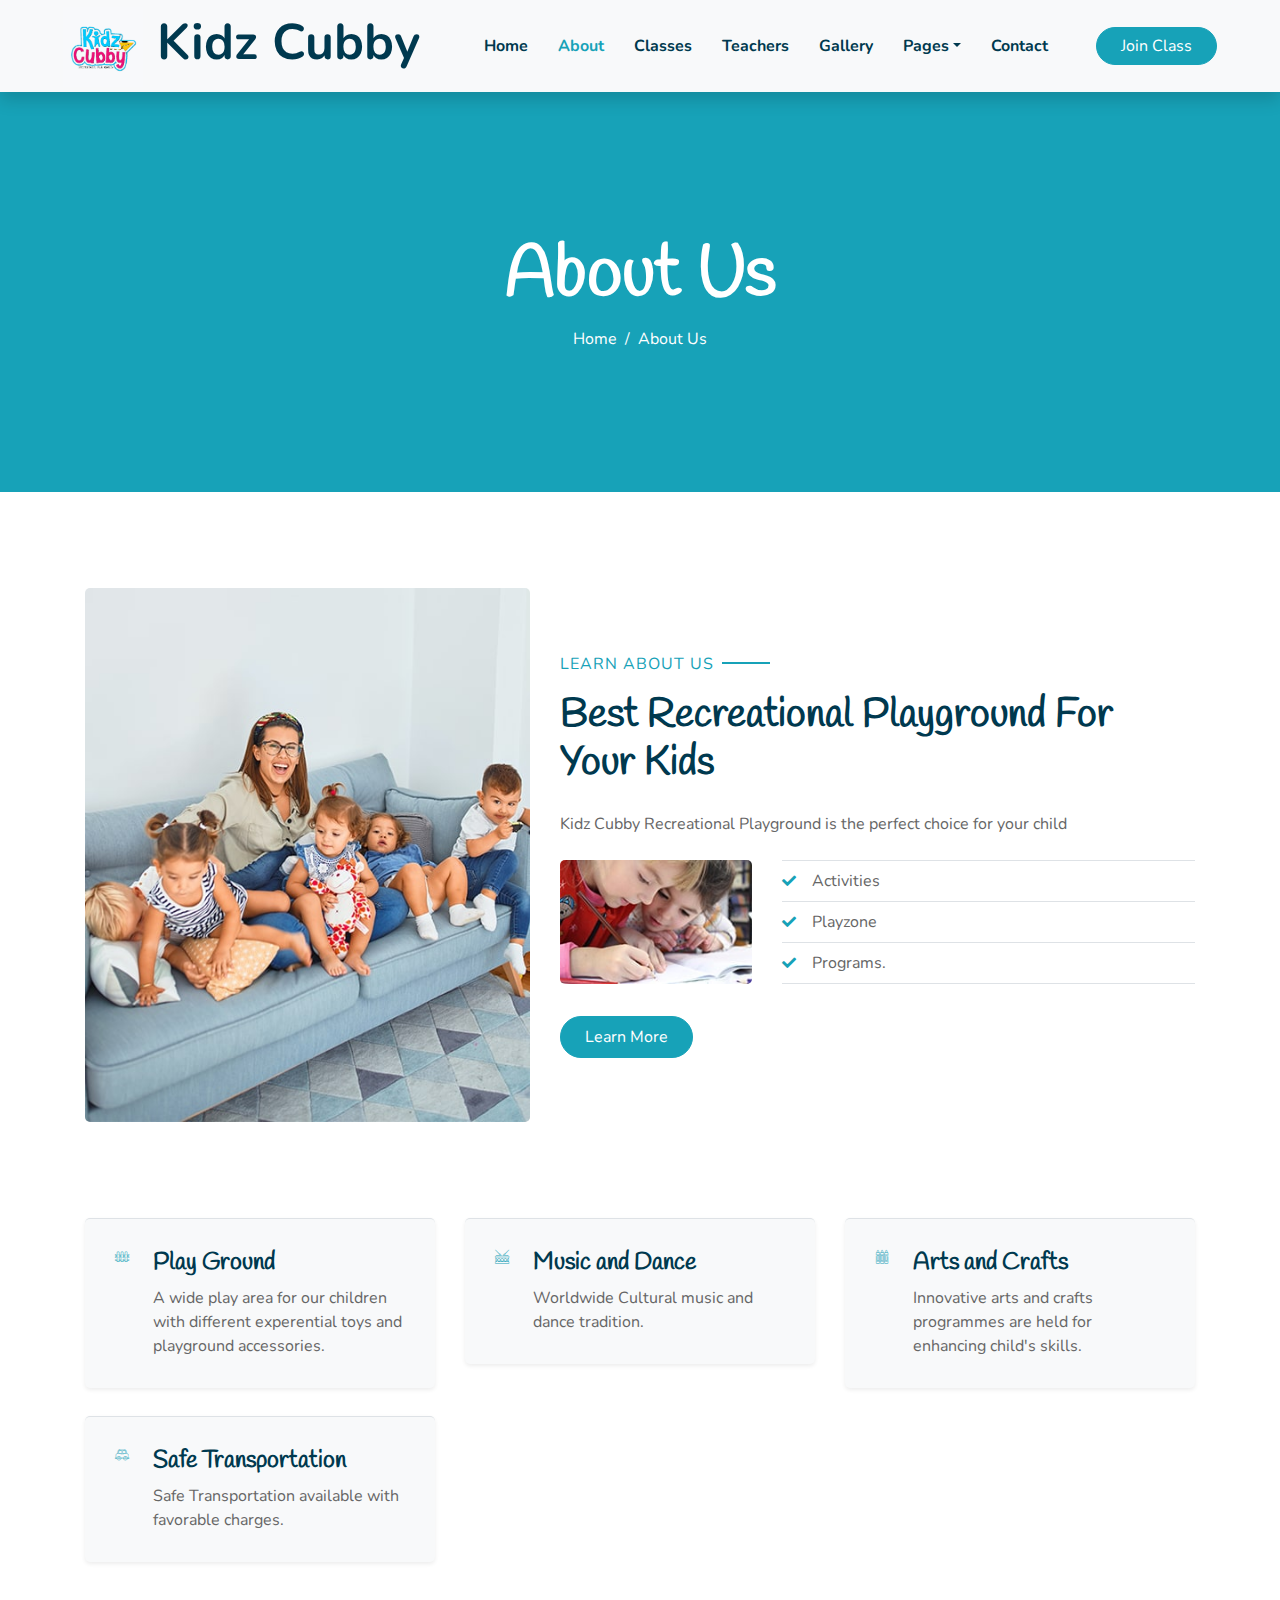
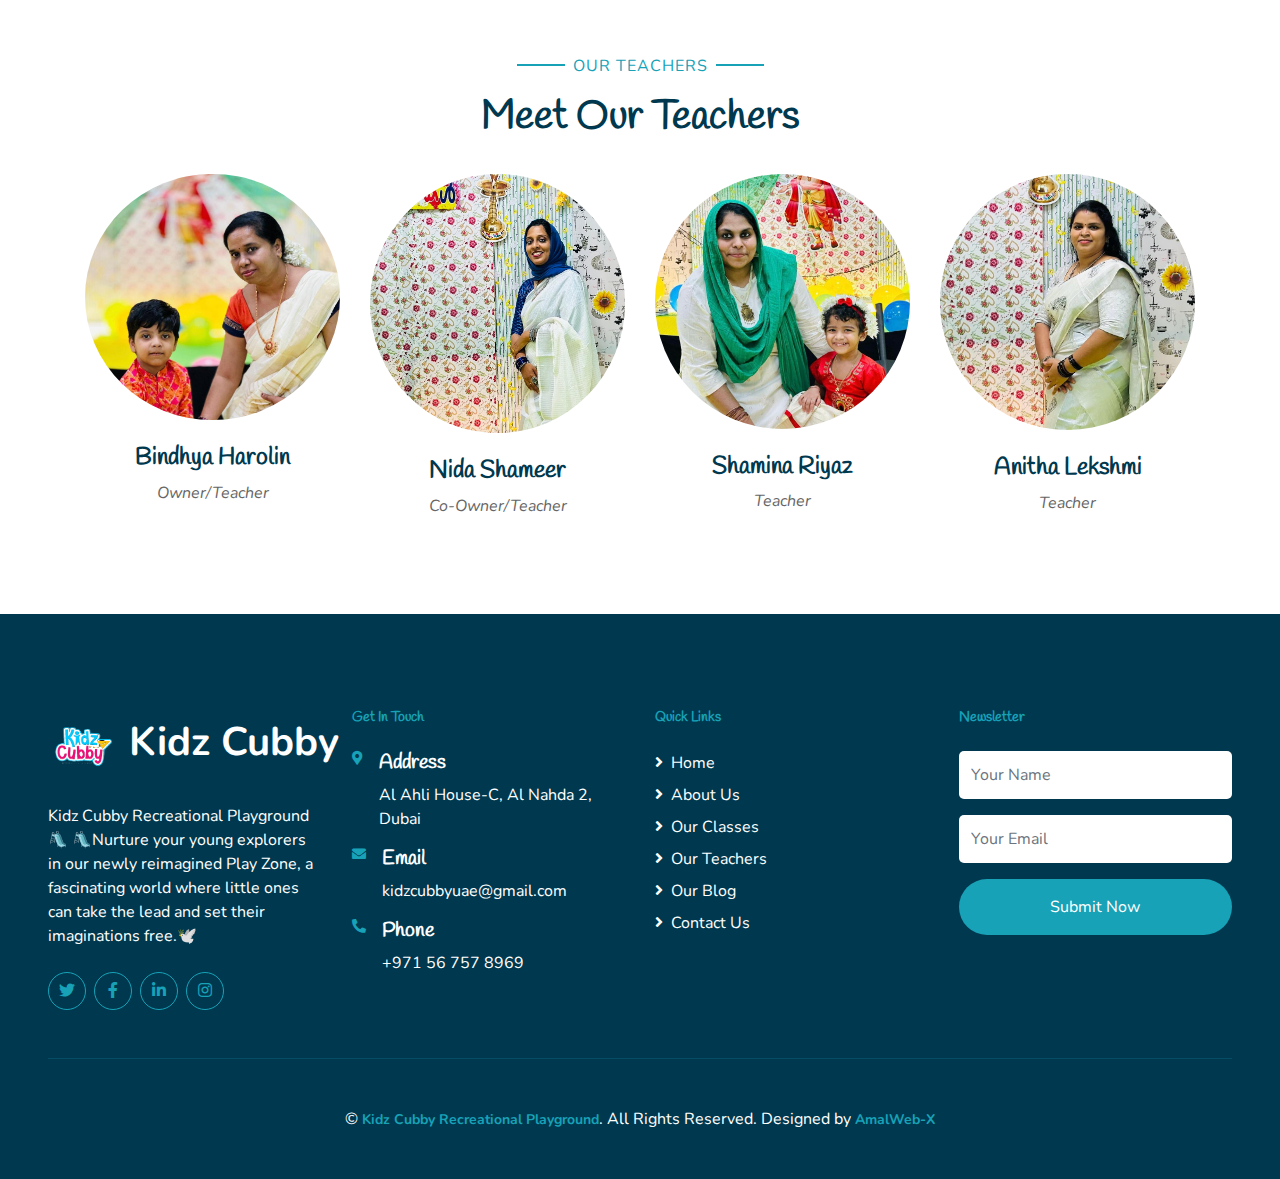
==== commit ee576032: "about.html" ====
--- a/about.html
+++ b/about.html
@@ -35,7 +35,7 @@
         <nav class="navbar navbar-expand-lg bg-light navbar-light py-3 py-lg-0 px-0 px-lg-5">
             <a href="" class="navbar-brand font-weight-bold text-secondary" style="font-size: 50px;">
                 <img src="img/kidz cubby main logo.jpg" height="80px" width="80px" alt="">
-                <span class="text-primary">Kidz Cubby</span>
+                <span class="text-primary-1">Kidz Cubby</span>
             </a>
             <button type="button" class="navbar-toggler" data-toggle="collapse" data-target="#navbarCollapse">
                 <span class="navbar-toggler-icon"></span>
@@ -340,4 +340,4 @@
     <script src="js/main.js"></script>
 </body>
 
-</html>+</html>
--- a/css/style.css
+++ b/css/style.css
@@ -9527,6 +9527,7 @@
 
 .text-primary {
   color: #17a2b8 !important;
+  font-size: 14px;
 }
 
 a.text-primary:hover, a.text-primary:focus {
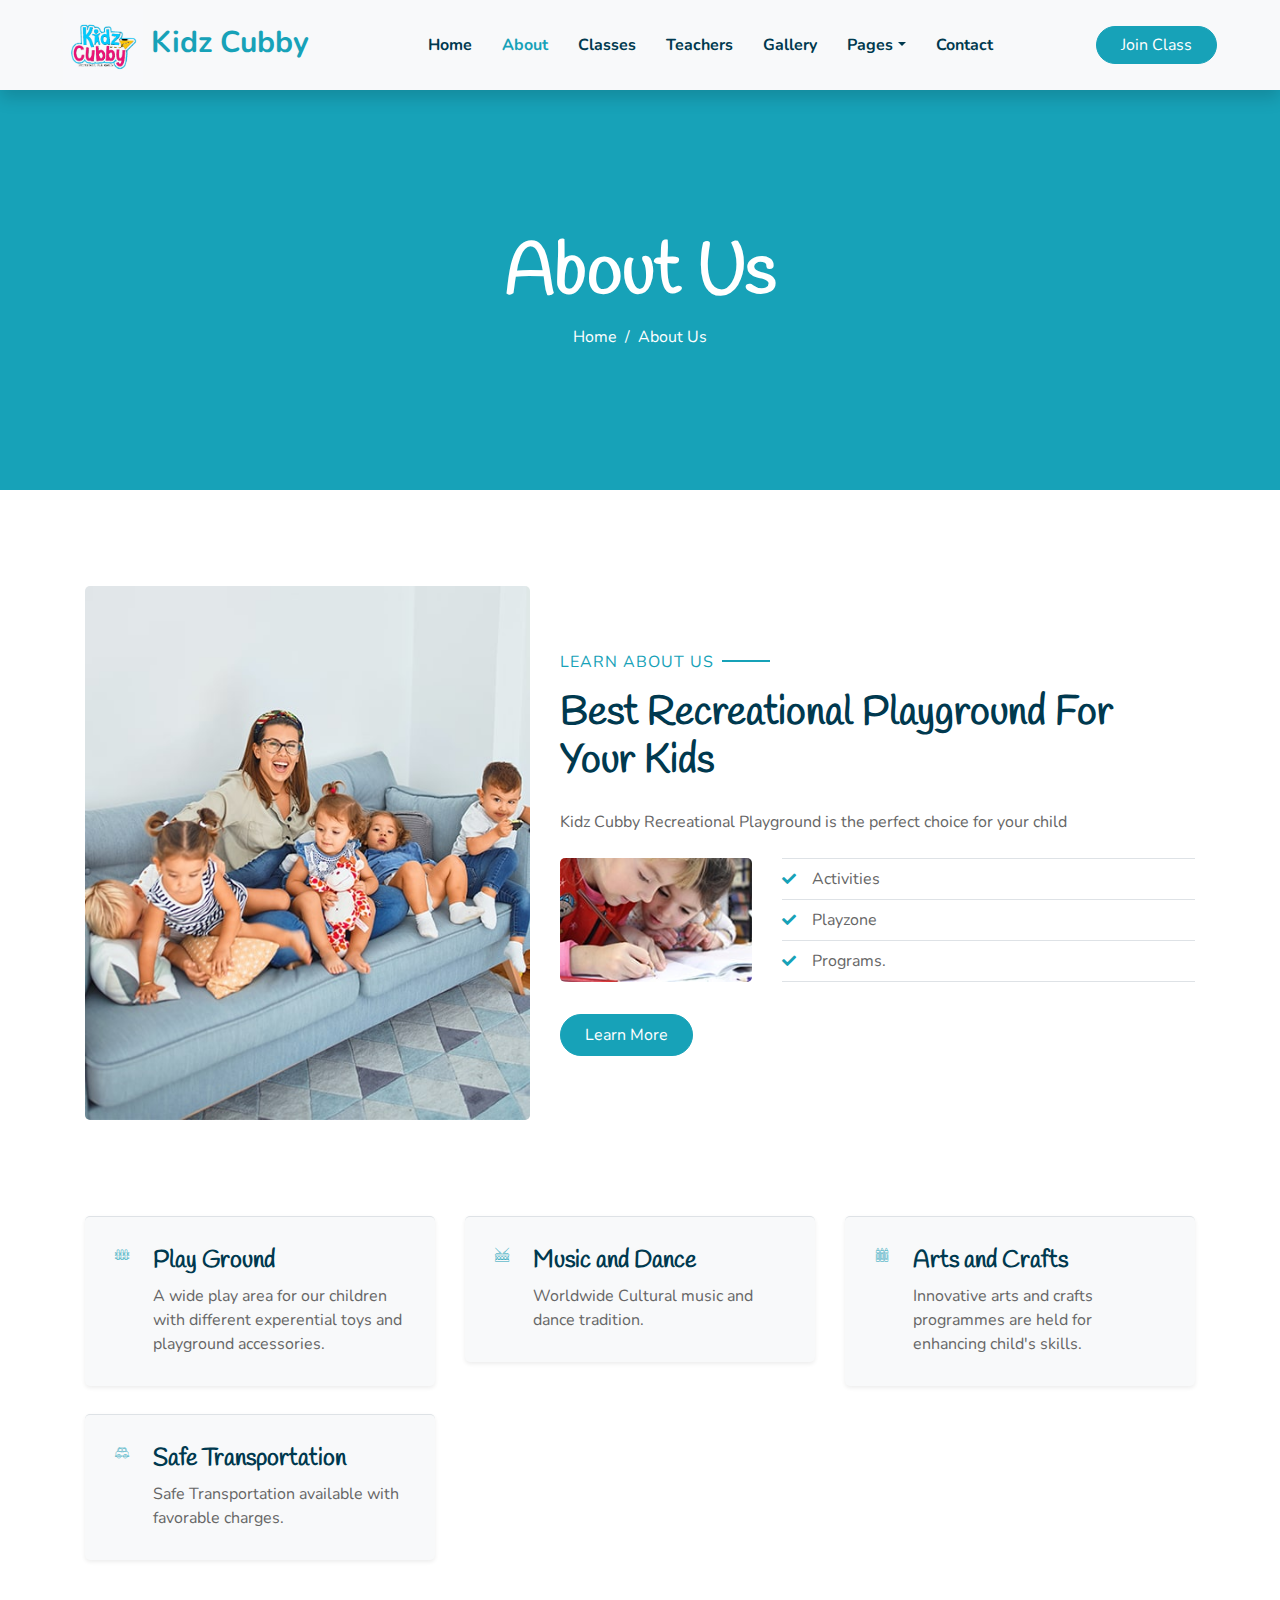
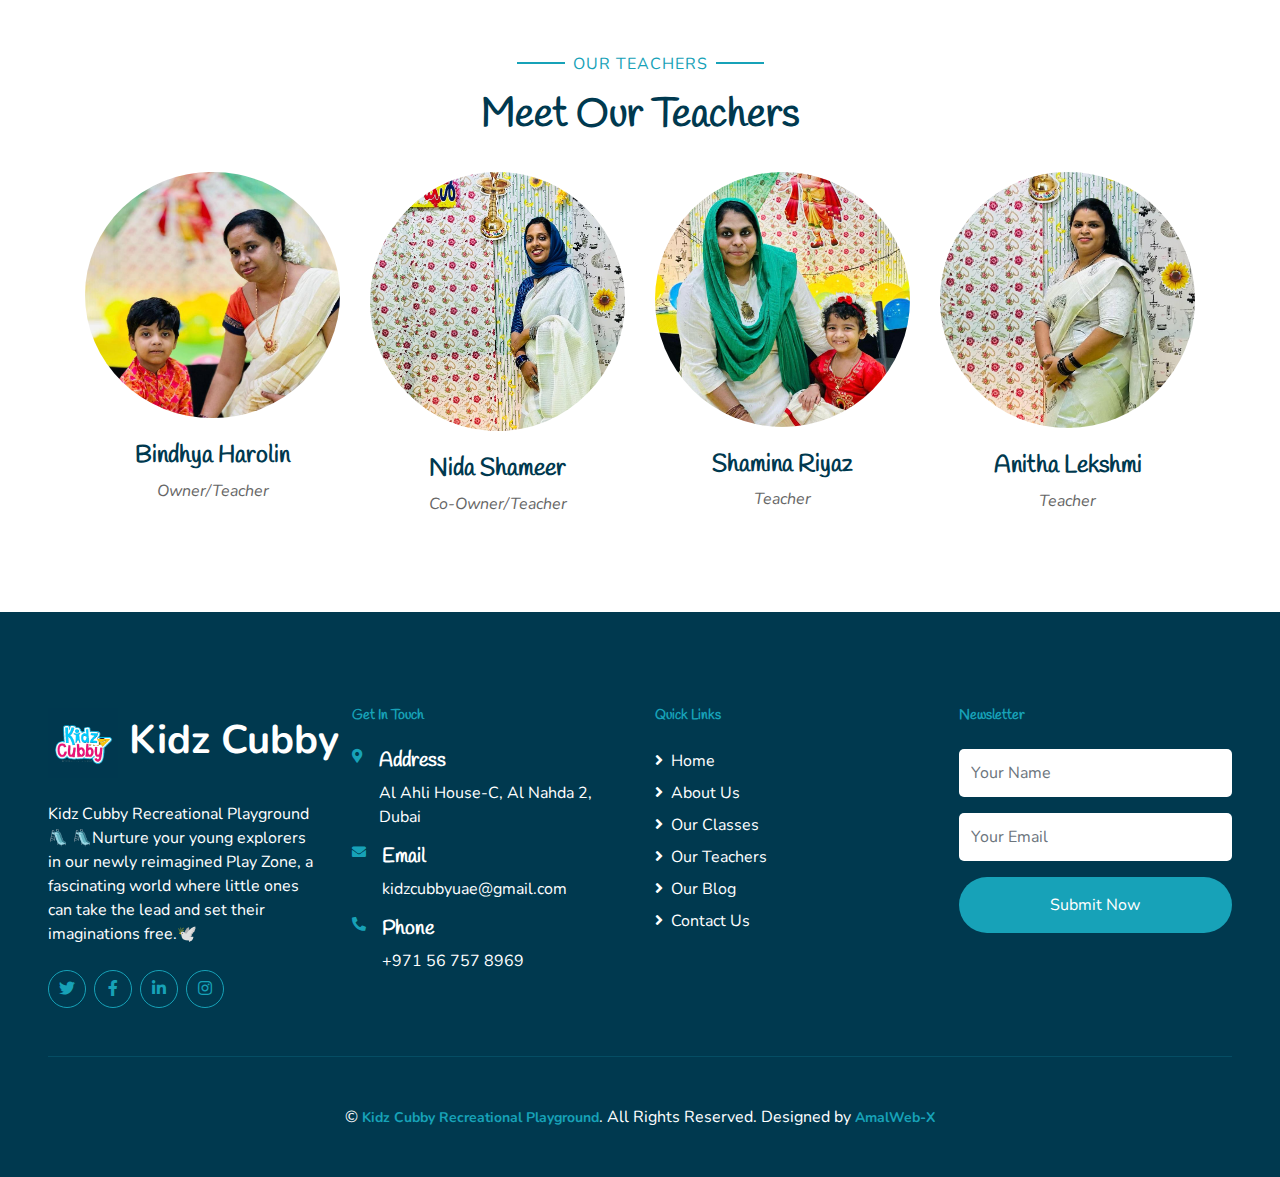
==== commit cbdcbb7b: "about.html" ====
--- a/about.html
+++ b/about.html
@@ -33,7 +33,7 @@
     <!-- Navbar Start -->
     <div class="container-fluid bg-light position-relative shadow">
         <nav class="navbar navbar-expand-lg bg-light navbar-light py-3 py-lg-0 px-0 px-lg-5">
-            <a href="" class="navbar-brand font-weight-bold text-secondary" style="font-size: 50px;">
+            <a href="" class="navbar-brand font-weight-bold text-secondary" style="font-size: 30px;">
                 <img src="img/kidz cubby main logo.jpg" height="80px" width="80px" alt="">
                 <span class="text-primary-1">Kidz Cubby</span>
             </a>
--- a/css/style.css
+++ b/css/style.css
@@ -9530,6 +9530,12 @@
   font-size: 14px;
 }
 
+.text-primary-1 {
+  color: #17a2b8 !important;
+    font-size: 30px;
+}
+
+
 a.text-primary:hover, a.text-primary:focus {
   color: #0f6674 !important;
 }
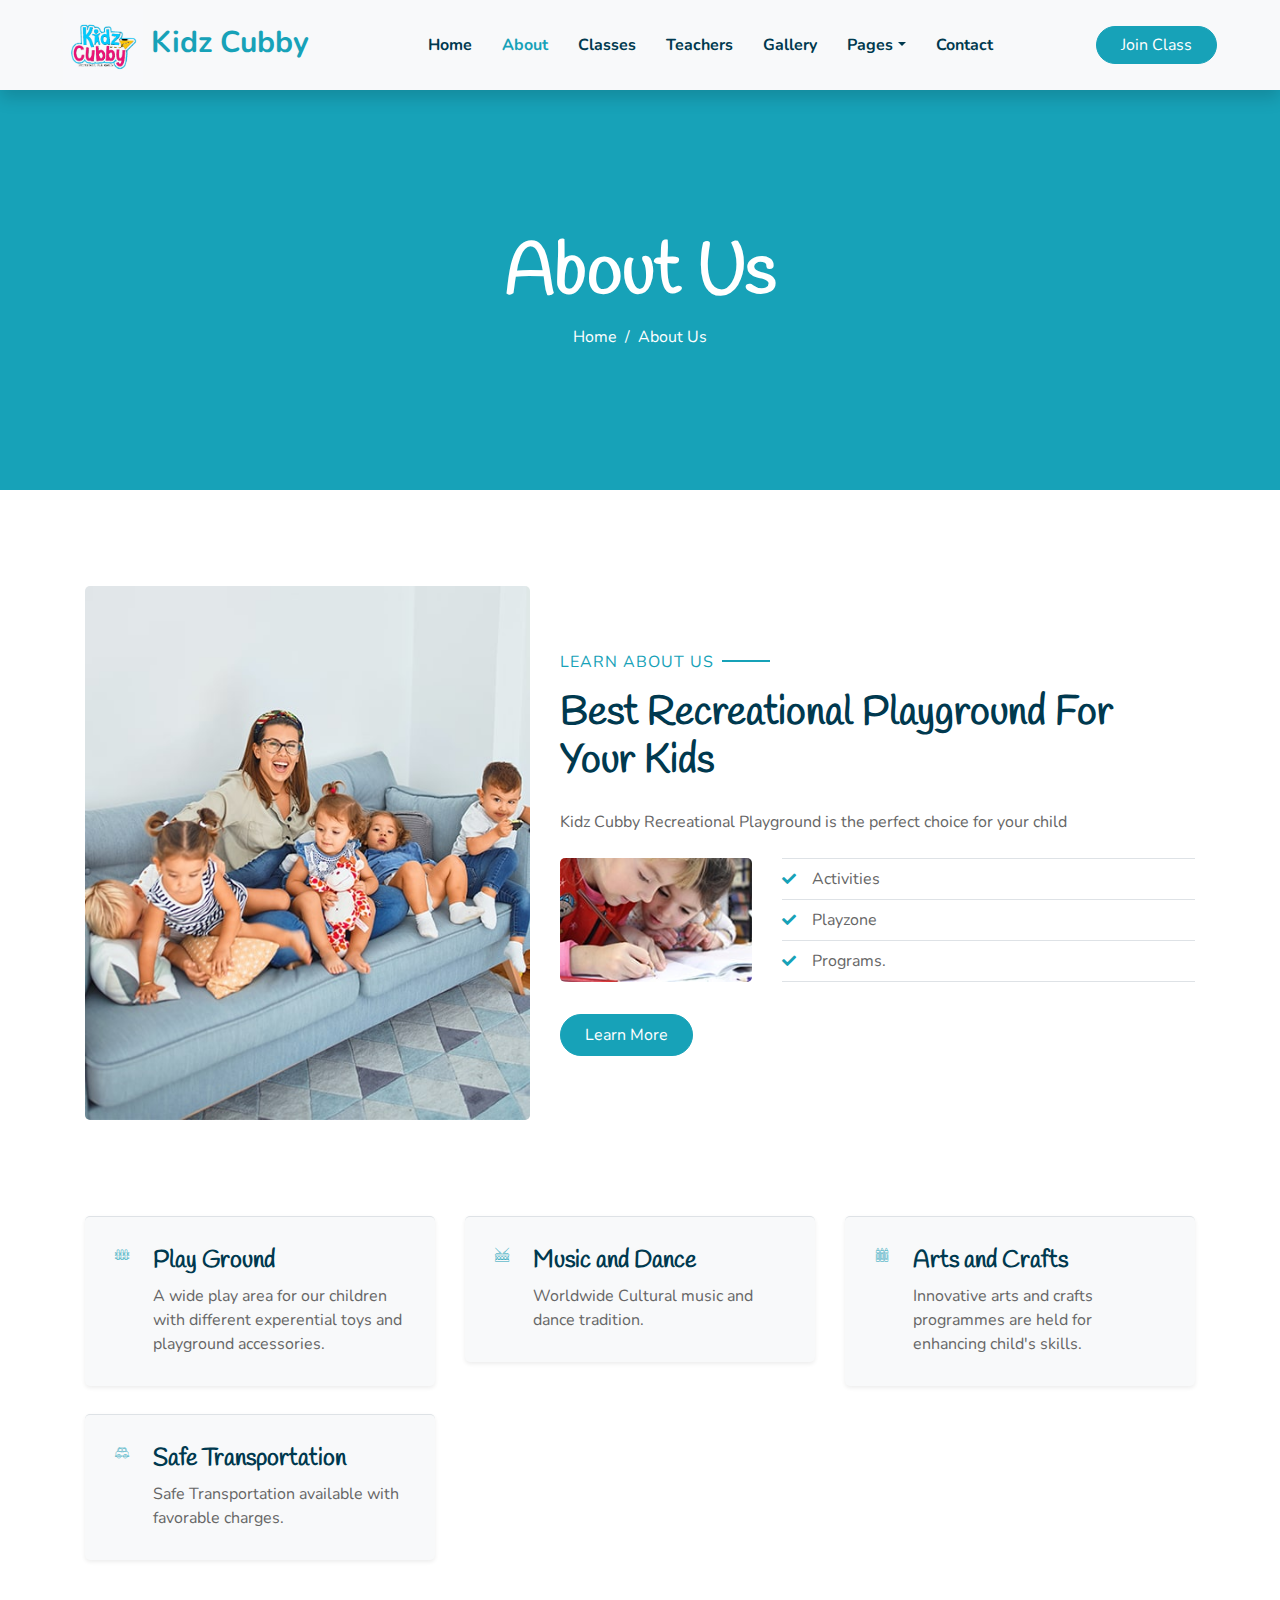
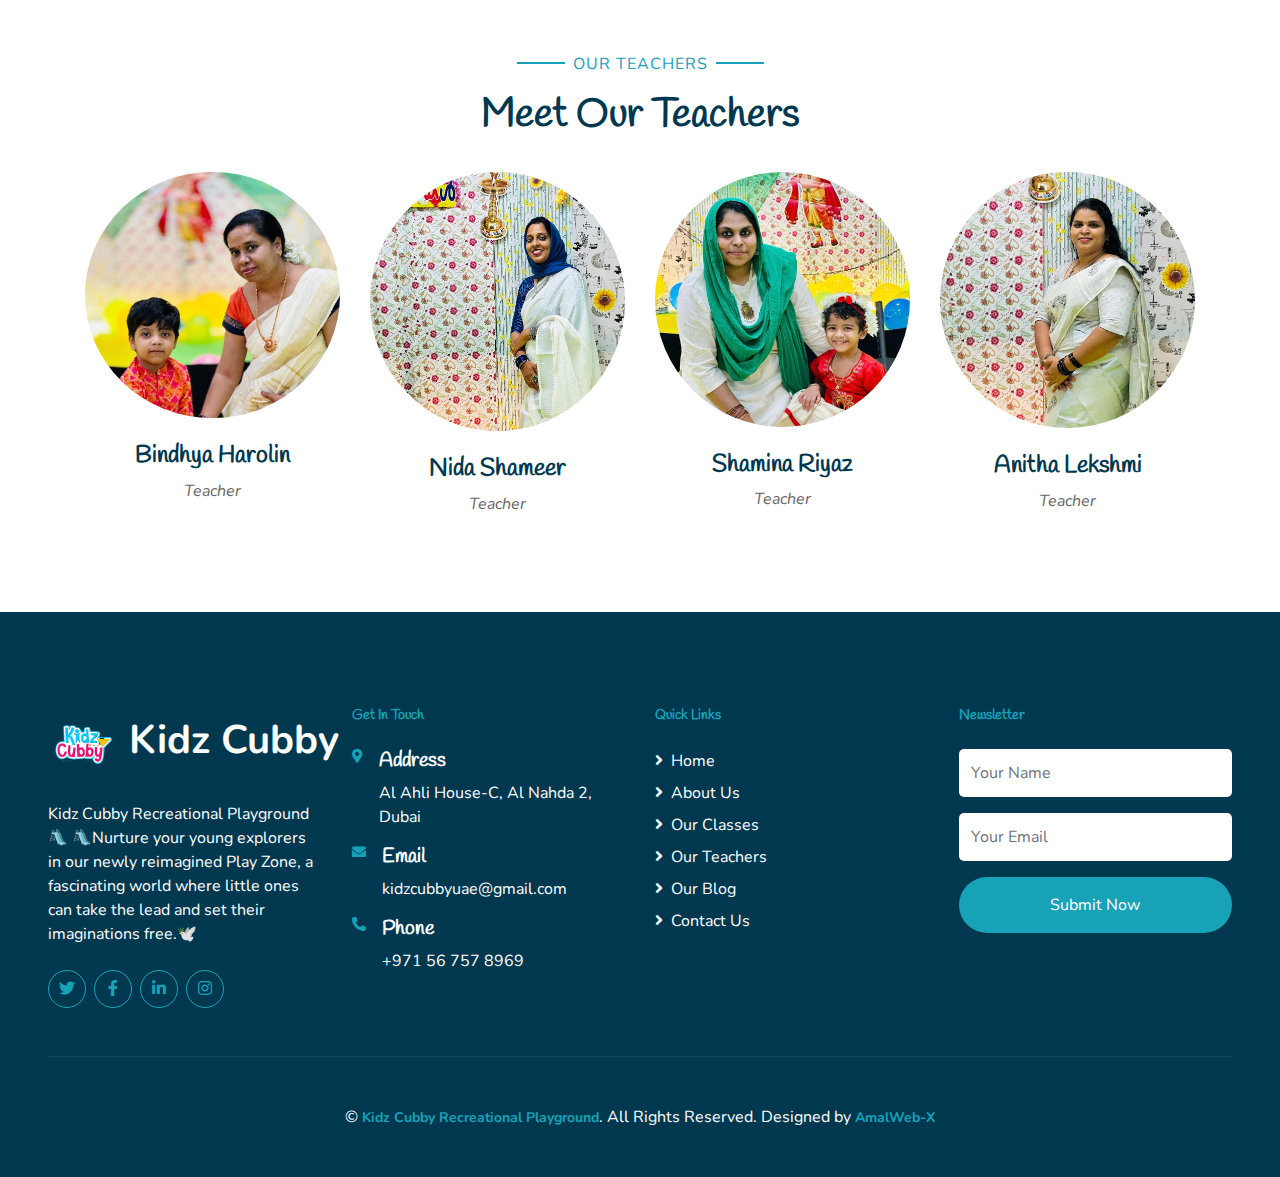
==== commit 9c16f086: "about.html" ====
--- a/about.html
+++ b/about.html
@@ -178,7 +178,7 @@
                         </div>
                     </div>
                     <h4>Bindhya Harolin</h4>
-                    <i>Owner/Teacher</i>
+                    <i>Teacher</i>
                 </div>
                 <div class="col-md-6 col-lg-3 text-center team mb-5">
                     <div class="position-relative overflow-hidden mb-4" style="border-radius: 100%;">
@@ -194,7 +194,7 @@
                         </div>
                     </div>
                     <h4>Nida Shameer</h4>
-                    <i>Co-Owner/Teacher</i>
+                    <i>Teacher</i>
                 </div>
                 <div class="col-md-6 col-lg-3 text-center team mb-5">
                     <div class="position-relative overflow-hidden mb-4" style="border-radius: 100%;">
@@ -283,12 +283,12 @@
         <div class="col-lg-3 col-md-6 mb-5">
             <h3 class="text-primary mb-4">Quick Links</h3>
             <div class="d-flex flex-column justify-content-start">
-                <a class="text-white mb-2" href="#"><i class="fa fa-angle-right mr-2"></i>Home</a>
-                <a class="text-white mb-2" href="#"><i class="fa fa-angle-right mr-2"></i>About Us</a>
-                <a class="text-white mb-2" href="#"><i class="fa fa-angle-right mr-2"></i>Our Classes</a>
-                <a class="text-white mb-2" href="#"><i class="fa fa-angle-right mr-2"></i>Our Teachers</a>
-                <a class="text-white mb-2" href="#"><i class="fa fa-angle-right mr-2"></i>Our Blog</a>
-                <a class="text-white" href="#"><i class="fa fa-angle-right mr-2"></i>Contact Us</a>
+                <a class="text-white mb-2" href="index.html"><i class="fa fa-angle-right mr-2"></i>Home</a>
+                <a class="text-white mb-2" href="about.html"><i class="fa fa-angle-right mr-2"></i>About Us</a>
+                <a class="text-white mb-2" href="class.html"><i class="fa fa-angle-right mr-2"></i>Our Classes</a>
+                <a class="text-white mb-2" href="team.html"><i class="fa fa-angle-right mr-2"></i>Our Teachers</a>
+                <a class="text-white mb-2" href="single.html"><i class="fa fa-angle-right mr-2"></i>Our Blog</a>
+                <a class="text-white" href="contact.html"><i class="fa fa-angle-right mr-2"></i>Contact Us</a>
             </div>
         </div>
         <div class="col-lg-3 col-md-6 mb-5">
@@ -309,7 +309,7 @@
     </div>
     <div class="container-fluid pt-5" style="border-top: 1px solid rgba(23, 162, 184, .2);;">
         <p class="m-0 text-center text-white">
-            &copy; <a class="text-primary font-weight-bold" href="#">Kidz Cubby Recreational Playground</a>. All Rights Reserved. 
+            &copy; <a class="text-primary font-weight-bold" href="https://www.instagram.com/kidzcubby.uae?igsh=MnltNDVzdDNqc2Y5">Kidz Cubby Recreational Playground</a>. All Rights Reserved. 
             
             <!--/*** This template is free as long as you keep the footer author’s credit link/attribution link/backlink. If you'd like to use the template without the footer author’s credit link/attribution link/backlink, you can purchase the Credit Removal License from "https://htmlcodex.com/credit-removal". Thank you for your support. ***/-->
             Designed by <a class="text-primary font-weight-bold" href="https://www.instagram.com/_.artistx_amal._?utm_source=ig_web_button_share_sheet&igsh=ZDNlZDc0MzIxNw==">AmalWeb-X</a>
